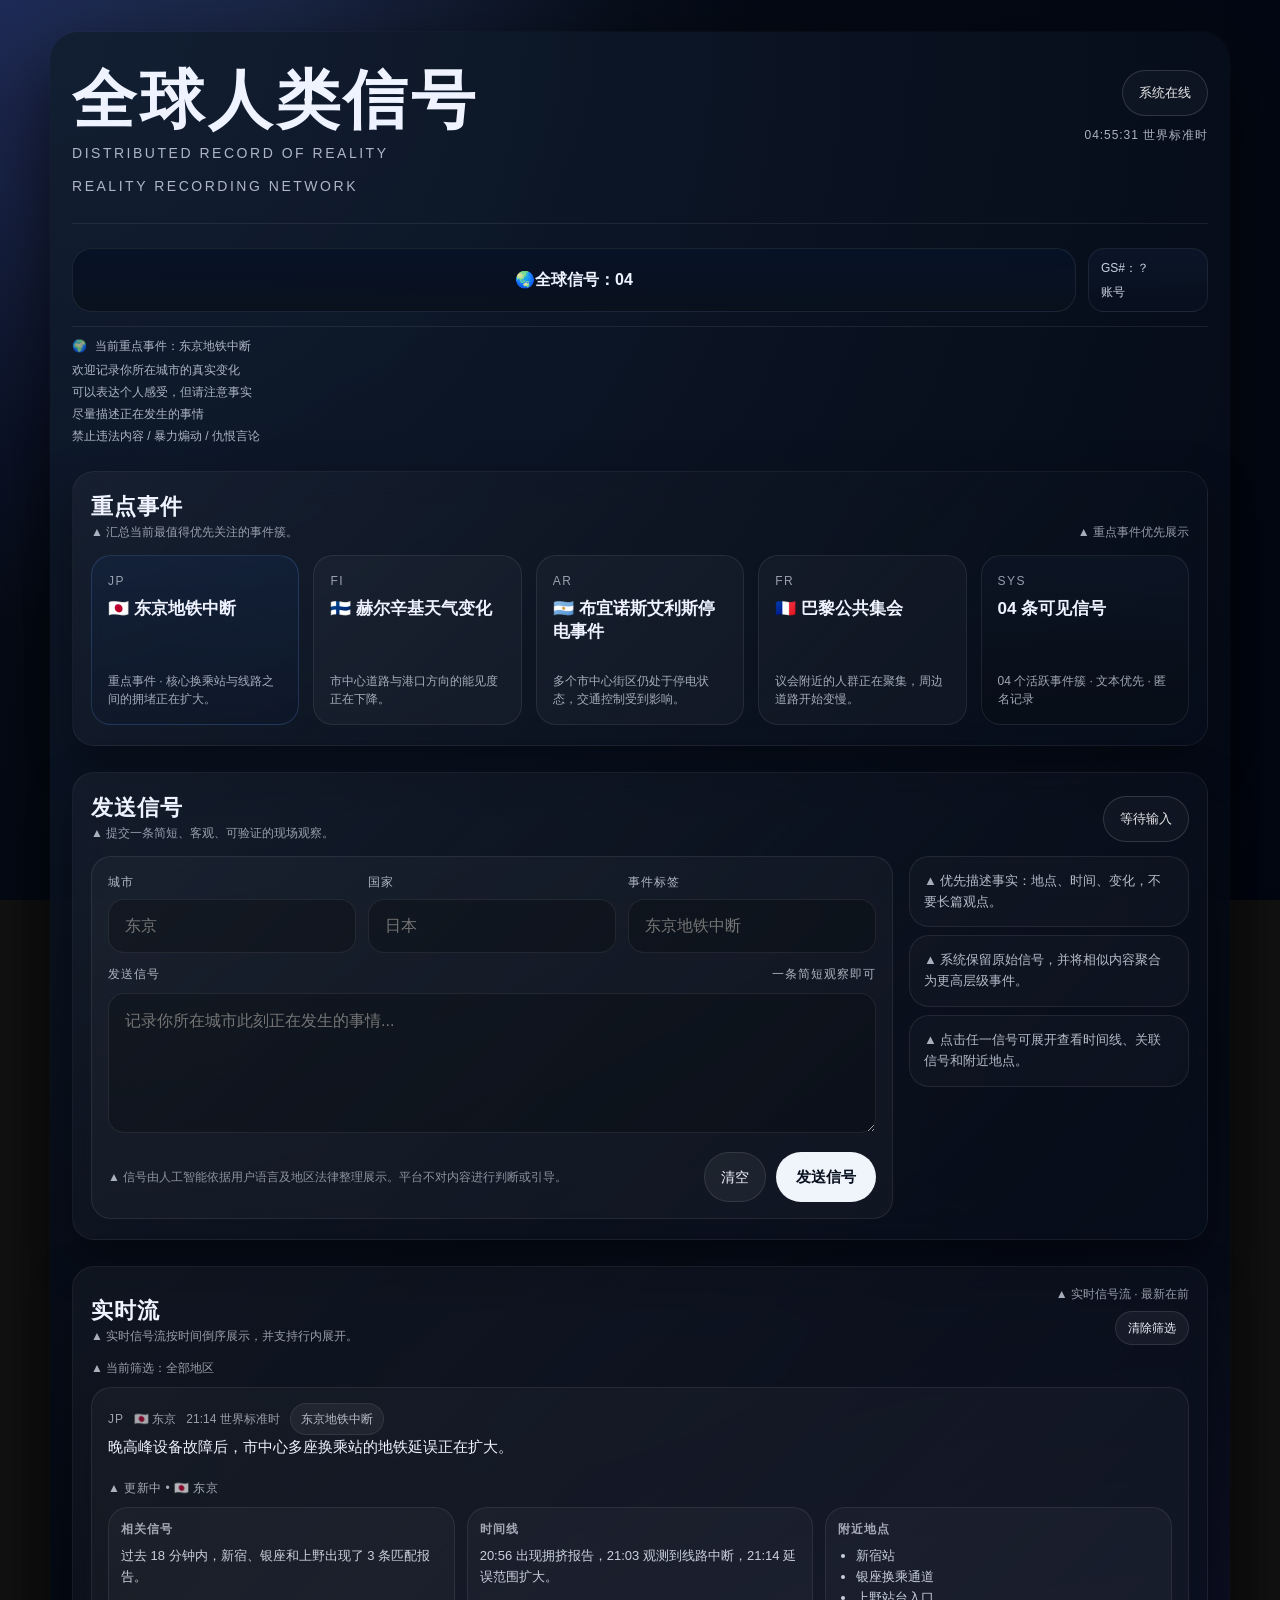
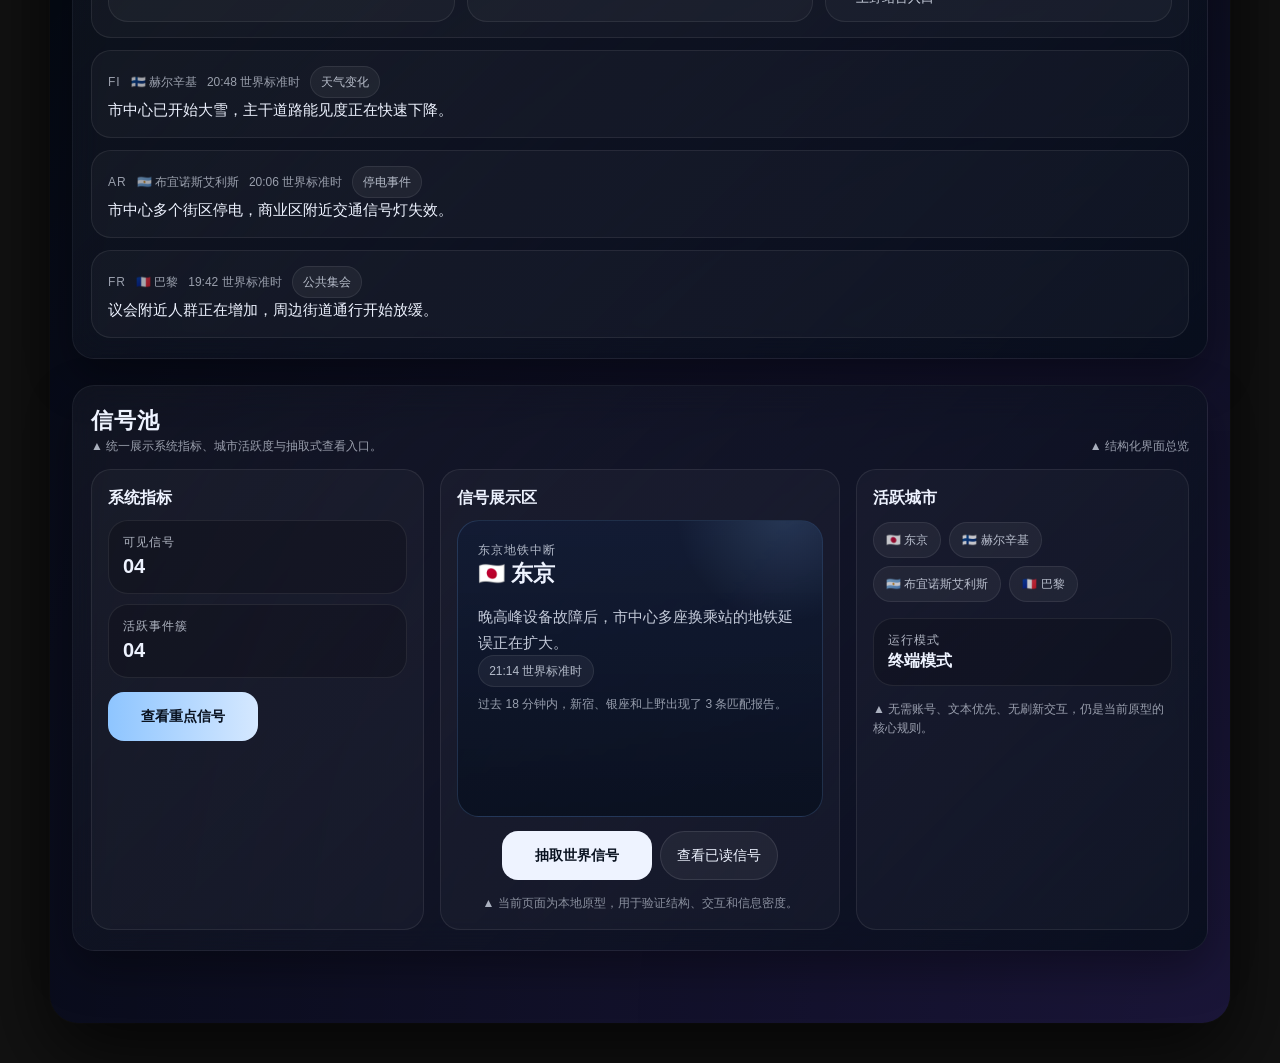
==== index.html @ 3b0f8680 "Update mobile top layout to sketch structure Made-with: Cursor" ====
<!DOCTYPE html>
<html lang="zh-CN">
<head>
  <meta charset="UTF-8" />
  <meta name="viewport" content="width=device-width, initial-scale=1.0" />
  <title>全球人类信号</title>
  <link rel="stylesheet" href="style.css" />
</head>
<body>
  <div class="container">
    <div class="topbar">
      <div class="brand">
        <h1>全球人类信号</h1>
        <p>Distributed Record of Reality</p>
        <p class="brand-line3">Reality Recording Network</p>
      </div>
      <div class="topbar-side">
        <div class="status-pill">系统在线</div>
        <div class="topbar-clock" id="clock">世界标准时同步中...</div>
      </div>
    </div>

    <div class="hero-bar">
      <div class="hero-main-pill">
        <strong id="heroSignalCount">🌏全球信号：04</strong>
      </div>
      <div class="hero-side-pill">
        <div>GS#：？</div>
        <div>账号</div>
      </div>
    </div>
    <div class="hero-divider"></div>
    <div class="hero-annotation">
      <span>🌍</span>
      <span id="headlineCluster">当前重点事件：东京地铁中断</span>
    </div>

    <div class="input-rules">
      <div>欢迎记录你所在城市的真实变化</div>
      <div>可以表达个人感受，但请注意事实</div>
      <div>尽量描述正在发生的事情</div>
      <div>禁止违法内容 / 暴力煽动 / 仇恨言论</div>
    </div>

    <section class="section">
      <div class="section-header">
        <div>
          <h2 class="section-title">重点事件</h2>
          <div class="section-note">汇总当前最值得优先关注的事件簇。</div>
        </div>
        <div class="section-note">重点事件优先展示</div>
      </div>
      <div class="featured-grid" id="featuredGrid">
        <article class="featured-card system active" data-cluster-card="东京地铁中断">
          <div>
            <div class="featured-flag">JP</div>
            <div class="featured-title">🇯🇵 东京地铁中断</div>
          </div>
          <div class="featured-meta">重点事件 · 核心换乘站与线路之间的拥堵正在扩大。</div>
        </article>
        <article class="featured-card" data-cluster-card="天气变化">
          <div>
            <div class="featured-flag">FI</div>
            <div class="featured-title">🇫🇮 赫尔辛基天气变化</div>
          </div>
          <div class="featured-meta">市中心道路与港口方向的能见度正在下降。</div>
        </article>
        <article class="featured-card" data-cluster-card="停电事件">
          <div>
            <div class="featured-flag">AR</div>
            <div class="featured-title">🇦🇷 布宜诺斯艾利斯停电事件</div>
          </div>
          <div class="featured-meta">多个市中心街区仍处于停电状态，交通控制受到影响。</div>
        </article>
        <article class="featured-card" data-cluster-card="公共集会">
          <div>
            <div class="featured-flag">FR</div>
            <div class="featured-title">🇫🇷 巴黎公共集会</div>
          </div>
          <div class="featured-meta">议会附近的人群正在聚集，周边道路开始变慢。</div>
        </article>
        <article class="featured-card stat-card">
          <div>
            <div class="featured-flag">SYS</div>
            <div class="featured-title"><span id="signalCount">04</span> 条可见信号</div>
          </div>
          <div class="featured-meta"><span id="clusterCount">04</span> 个活跃事件簇 · 文本优先 · 匿名记录</div>
        </article>
      </div>
    </section>

    <section class="section">
      <div class="section-header">
        <div>
          <h2 class="section-title">发送信号</h2>
          <div class="section-note">提交一条简短、客观、可验证的现场观察。</div>
        </div>
        <div class="composer-status" id="composerStatus">等待输入</div>
      </div>
      <div class="send-grid">
        <div class="send-box">
          <div class="send-fields-row">
            <label class="field-group">
              <span>城市</span>
              <input id="city" class="text-input" type="text" placeholder="东京" />
            </label>
            <label class="field-group">
              <span>国家</span>
              <input id="country" class="text-input" type="text" placeholder="日本" />
            </label>
            <label class="field-group">
              <span>事件标签</span>
              <input id="context" class="text-input" type="text" placeholder="东京地铁中断" />
            </label>
          </div>
          <div class="send-label">
            <span>发送信号</span>
            <span>一条简短观察即可</span>
          </div>
          <textarea id="message" placeholder="记录你所在城市此刻正在发生的事情..."></textarea>
          <div class="send-actions">
            <div class="muted">信号由人工智能依据用户语言及地区法律整理展示。平台不对内容进行判断或引导。</div>
            <div class="send-action-buttons">
              <button class="ghost-btn" id="clearBtn" type="button">清空</button>
              <button class="primary-btn" id="submitSignal" type="button">发送信号</button>
            </div>
          </div>
        </div>
        <div class="send-hints">
          <div class="hint-card">优先描述事实：地点、时间、变化，不要长篇观点。</div>
          <div class="hint-card">系统保留原始信号，并将相似内容聚合为更高层级事件。</div>
          <div class="hint-card">点击任一信号可展开查看时间线、关联信号和附近地点。</div>
        </div>
      </div>
    </section>

    <section class="section">
      <div class="section-header">
        <div>
          <h2 class="section-title">实时流</h2>
          <div class="section-note">实时信号流按时间倒序展示，并支持行内展开。</div>
        </div>
        <div class="stream-tools">
          <div class="section-note">实时信号流 · 最新在前</div>
          <button class="ghost-btn small" id="clearFilterBtn" type="button">清除筛选</button>
        </div>
      </div>
      <div class="section-note active-filter" id="activeFilter">当前筛选：全部地区</div>
      <div class="flow-list" id="flowList">
        <article class="flow-item signal open" data-cluster="东京地铁中断" data-city="东京" data-country="JP">
          <button type="button" class="signal-trigger flow-trigger" aria-expanded="true">
            <div class="flow-top">
              <span class="flow-flag filter-flag" data-filter-country="JP" tabindex="0" role="button">JP</span>
              <span class="filter-city" data-filter-city="东京" tabindex="0" role="button">🇯🇵 东京</span>
              <span>21:14 世界标准时</span>
              <span class="tag">东京地铁中断</span>
            </div>
            <div class="flow-text">晚高峰设备故障后，市中心多座换乘站的地铁延误正在扩大。</div>
          </button>
          <div class="signal-details">
            <div class="detail-updating">更新中 • 🇯🇵 东京</div>
            <div class="detail-grid">
              <div class="detail-card">
                <h3>相关信号</h3>
                <p>过去 18 分钟内，新宿、银座和上野出现了 3 条匹配报告。</p>
              </div>
              <div class="detail-card">
                <h3>时间线</h3>
                <p>20:56 出现拥挤报告，21:03 观测到线路中断，21:14 延误范围扩大。</p>
              </div>
              <div class="detail-card">
                <h3>附近地点</h3>
                <ul>
                  <li>新宿站</li>
                  <li>银座换乘通道</li>
                  <li>上野站台入口</li>
                </ul>
              </div>
            </div>
          </div>
        </article>

        <article class="flow-item signal" data-cluster="天气变化" data-city="赫尔辛基" data-country="FI">
          <button type="button" class="signal-trigger flow-trigger" aria-expanded="false">
            <div class="flow-top">
              <span class="flow-flag filter-flag" data-filter-country="FI" tabindex="0" role="button">FI</span>
              <span class="filter-city" data-filter-city="赫尔辛基" tabindex="0" role="button">🇫🇮 赫尔辛基</span>
              <span>20:48 世界标准时</span>
              <span class="tag">天气变化</span>
            </div>
            <div class="flow-text">市中心已开始大雪，主干道路能见度正在快速下降。</div>
          </button>
          <div class="signal-details">
            <div class="detail-updating">更新中 • 🇫🇮 赫尔辛基</div>
            <div class="detail-grid">
              <div class="detail-card">
                <h3>相关信号</h3>
                <p>机场走廊和有轨电车路线的观测都在说明降雪正在增强。</p>
              </div>
              <div class="detail-card">
                <h3>时间线</h3>
                <p>20:31 初雪，20:40 持续降雪，20:48 市中心能见度下降。</p>
              </div>
              <div class="detail-card">
                <h3>附近地点</h3>
                <ul>
                  <li>卡里奥</li>
                  <li>中央车站</li>
                  <li>港口方向</li>
                </ul>
              </div>
            </div>
          </div>
        </article>

        <article class="flow-item signal" data-cluster="停电事件" data-city="布宜诺斯艾利斯" data-country="AR">
          <button type="button" class="signal-trigger flow-trigger" aria-expanded="false">
            <div class="flow-top">
              <span class="flow-flag filter-flag" data-filter-country="AR" tabindex="0" role="button">AR</span>
              <span class="filter-city" data-filter-city="布宜诺斯艾利斯" tabindex="0" role="button">🇦🇷 布宜诺斯艾利斯</span>
              <span>20:06 世界标准时</span>
              <span class="tag">停电事件</span>
            </div>
            <div class="flow-text">市中心多个街区停电，商业区附近交通信号灯失效。</div>
          </button>
          <div class="signal-details">
            <div class="detail-updating">更新中 • 🇦🇷 布宜诺斯艾利斯</div>
            <div class="detail-grid">
              <div class="detail-card">
                <h3>相关信号</h3>
                <p>相邻街区的两条报告都指向更大范围的电网中断。</p>
              </div>
              <div class="detail-card">
                <h3>时间线</h3>
                <p>19:54 首次停电，20:01 商铺开始关闭，20:06 路口失去信号控制。</p>
              </div>
              <div class="detail-card">
                <h3>附近地点</h3>
                <ul>
                  <li>微中心区</li>
                  <li>科连特斯大道</li>
                  <li>雷蒂罗周边</li>
                </ul>
              </div>
            </div>
          </div>
        </article>

        <article class="flow-item signal" data-cluster="公共集会" data-city="巴黎" data-country="FR">
          <button type="button" class="signal-trigger flow-trigger" aria-expanded="false">
            <div class="flow-top">
              <span class="flow-flag filter-flag" data-filter-country="FR" tabindex="0" role="button">FR</span>
              <span class="filter-city" data-filter-city="巴黎" tabindex="0" role="button">🇫🇷 巴黎</span>
              <span>19:42 世界标准时</span>
              <span class="tag">公共集会</span>
            </div>
            <div class="flow-text">议会附近人群正在增加，周边街道通行开始放缓。</div>
          </button>
          <div class="signal-details">
            <div class="detail-updating">更新中 • 🇫🇷 巴黎</div>
            <div class="detail-grid">
              <div class="detail-card">
                <h3>相关信号</h3>
                <p>三条观测都指向人群正从附近大道向集会区域移动。</p>
              </div>
              <div class="detail-card">
                <h3>时间线</h3>
                <p>19:18 看到标语，19:30 人群密度上升，19:42 街道通行开始变慢。</p>
              </div>
              <div class="detail-card">
                <h3>附近地点</h3>
                <ul>
                  <li>议会周边区域</li>
                  <li>左岸通行路口</li>
                  <li>交通检查点</li>
                </ul>
              </div>
            </div>
          </div>
        </article>
      </div>
    </section>

    <section class="section">
      <div class="section-header">
        <div>
          <h2 class="section-title">信号池</h2>
          <div class="section-note">统一展示系统指标、城市活跃度与抽取式查看入口。</div>
        </div>
        <div class="section-note">结构化界面总览</div>
      </div>

      <div class="pool-layout">
        <div class="pool-side">
          <h4>系统指标</h4>
          <div class="pool-metrics">
            <div class="metric">
              <div class="metric-label">可见信号</div>
              <div class="metric-value" id="panelSignalCount">04</div>
            </div>
            <div class="metric">
              <div class="metric-label">活跃事件簇</div>
              <div class="metric-value" id="panelClusterCount">04</div>
            </div>
          </div>
          <button class="draw-btn ai" id="drawAiBtn" type="button">查看重点信号</button>
        </div>

        <div class="pool-center">
          <h4>信号展示区</h4>
          <div class="signal-display">
            <div class="signal-card" id="signalCard">
              <div>
                <div class="signal-status">重点事件</div>
                <div class="signal-title">🇯🇵 东京地铁中断</div>
                <div class="signal-body">简短现场报告会即时进入信号流，并保留为可追溯证据，后续可归并为更高层级事件。</div>
              </div>
              <div class="signal-bottom">
                <span class="tag">🇯🇵 东京 · 日本</span>
                <span class="signal-mini">当前本地原型已启用行内展开与事件聚合能力。</span>
              </div>
            </div>
            <div class="pool-actions">
              <button class="draw-btn" id="drawWorldBtn" type="button">抽取世界信号</button>
              <button class="ghost-btn" id="openReadBtn" type="button">查看已读信号</button>
            </div>
          </div>
          <div class="footer-note">当前页面为本地原型，用于验证结构、交互和信息密度。</div>
        </div>

        <div class="pool-side">
          <h4>活跃城市</h4>
          <div class="city-list large" id="cityList">
            <span>🇯🇵 东京</span>
            <span>🇫🇮 赫尔辛基</span>
            <span>🇦🇷 布宜诺斯艾利斯</span>
            <span>🇫🇷 巴黎</span>
          </div>
          <div class="pool-metrics compact">
            <div class="metric">
              <div class="metric-label">运行模式</div>
              <div class="metric-value small">终端模式</div>
            </div>
          </div>
          <div class="triangle-note">无需账号、文本优先、无刷新交互，仍是当前原型的核心规则。</div>
        </div>
      </div>
    </section>
  </div>

  <div class="modal-mask" id="modalMask">
    <div class="modal">
      <div class="modal-top">
        <div>
          <h3 class="modal-title" id="modalTitle">信号详情</h3>
          <div class="muted" id="modalMeta">事件簇详情</div>
        </div>
        <button class="close-btn" id="closeModalBtn" type="button">关闭</button>
      </div>

      <div class="modal-block">
        <h5>原始信号</h5>
        <p id="modalOriginal"></p>
      </div>

      <div class="modal-block">
        <h5>系统摘要</h5>
        <p id="modalAi"></p>
      </div>

      <div class="modal-block">
        <h5>补充说明</h5>
        <p id="modalMore"></p>
      </div>
    </div>
  </div>

  <script src="script.js"></script>
</body>
</html>
---- style.css ----
* { box-sizing: border-box; }

:root {
  color-scheme: dark;
  --bg: radial-gradient(circle at 0% 0%, #1b2550 0, #050b16 40%, #020612 100%);
  --text: #eef3ff;
  --muted: rgba(235, 242, 255, 0.72);
  --muted-soft: rgba(235, 242, 255, 0.56);
  --line: rgba(255,255,255,0.08);
  --line-strong: rgba(120,180,255,0.35);
  --panel: rgba(255,255,255,0.03);
  --panel-strong: rgba(0,0,0,0.22);
  --blue: #8ec5ff;
  --white-pill: #f0f4fb;
}

body {
  margin: 0;
  min-height: 100vh;
  background: var(--bg);
  background-attachment: fixed;
  color: var(--text);
  font-family: -apple-system, BlinkMacSystemFont, "Segoe UI", "PingFang SC", "Microsoft YaHei", sans-serif;
  line-height: 1.5;
}

a { color: inherit; text-decoration: none; }
button, input, textarea { font: inherit; }

.container {
  width: min(1180px, 94vw);
  margin: 32px auto 40px;
  padding: 20px 22px 72px;
  border-radius: 28px;
  background: radial-gradient(circle at top left, rgba(120, 180, 255, 0.12), transparent 55%)
              border-box,
              radial-gradient(circle at bottom right, rgba(147, 92, 255, 0.16), transparent 55%)
              border-box,
              rgba(4, 9, 20, 0.94);
  box-shadow:
    0 30px 80px rgba(0, 0, 0, 0.72),
    0 0 0 1px rgba(255, 255, 255, 0.02);
}

.container::before {
  content: "";
  position: fixed;
  inset: 0;
  pointer-events: none;
  background: radial-gradient(circle at 20% 0%, rgba(142, 197, 255, 0.08), transparent 38%);
  z-index: -1;
}

.topbar {
  display: flex;
  justify-content: space-between;
  align-items: flex-start;
  gap: 16px;
  padding: 18px 0 26px;
  border-bottom: 1px solid var(--line);
  margin-bottom: 24px;
}

.brand h1 {
  margin: 0;
  font-size: clamp(36px, 5.5vw, 64px);
  line-height: 0.95;
  letter-spacing: 0.06em;
  text-transform: uppercase;
}

.brand p {
  margin: 12px 0 0;
  color: var(--muted);
  font-size: 14px;
  letter-spacing: 0.18em;
  text-transform: uppercase;
}

.brand-line3 {
  margin: 6px 0 0;
  color: rgba(235, 242, 255, 0.78);
  font-size: 12px;
  letter-spacing: 0.1em;
  text-transform: none;
}

.topbar-side {
  display: grid;
  gap: 10px;
  justify-items: end;
}

.status-pill,
.composer-status {
  border: 1px solid rgba(255,255,255,0.14);
  border-radius: 999px;
  padding: 12px 16px;
  font-size: 13px;
  white-space: nowrap;
  color: rgba(255,255,255,0.9);
  background: rgba(255,255,255,0.03);
}

.composer-status.is-live {
  border-color: rgba(120,180,255,0.3);
  background: rgba(120,180,255,0.12);
  color: #dcecff;
}

.topbar-clock {
  color: var(--muted);
  font-size: 12px;
  letter-spacing: 0.12em;
  text-transform: uppercase;
}

.hero-bar {
  display: flex;
  align-items: stretch;
  justify-content: space-between;
  gap: 12px;
  margin: 10px 0 26px;
  padding: 0;
  background: transparent;
}

.hero-main-pill {
  flex: 1 1 auto;
  min-height: 56px;
  border-radius: 20px;
  border: 1px solid var(--line);
  background: linear-gradient(180deg, rgba(7,18,39,0.95), rgba(9,17,28,0.9));
  display: flex;
  align-items: center;
  justify-content: center;
  padding: 0 16px;
  text-align: center;
}

.hero-side-pill {
  flex: 0 0 120px;
  border-radius: 16px;
  border: 1px solid var(--line);
  background: linear-gradient(180deg, rgba(12,22,41,0.9), rgba(8,16,30,0.95));
  padding: 10px 12px;
  display: grid;
  align-content: center;
  gap: 6px;
  font-size: 12px;
  color: rgba(235,242,255,0.86);
}

.hero-main-pill strong {
  font-size: 16px;
}

.hero-divider {
  height: 1px;
  background: var(--line);
  margin: -12px 0 10px;
}

.hero-annotation {
  display: flex;
  align-items: center;
  gap: 8px;
  color: rgba(235,242,255,0.72);
  font-size: 12px;
  margin-bottom: 14px;
}

.input-rules {
  margin: -8px 0 20px;
  display: grid;
  gap: 4px;
  color: rgba(235,242,255,0.72);
  font-size: 12px;
}

.section {
  margin-top: 26px;
  padding: 18px 18px 20px;
  border-radius: 22px;
  border: 1px solid rgba(255,255,255,0.06);
  background:
    linear-gradient(135deg, rgba(255, 255, 255, 0.04), rgba(7, 14, 27, 0.85));
  box-shadow:
    0 18px 45px rgba(0,0,0,0.35);
  backdrop-filter: blur(16px);
}

.section-header {
  display: flex;
  justify-content: space-between;
  align-items: flex-end;
  gap: 12px;
  margin-bottom: 14px;
}

.section-title {
  margin: 0;
  font-size: 22px;
  letter-spacing: 0.04em;
}

.section-note {
  color: rgba(235,242,255,0.62);
  font-size: 12px;
  line-height: 1.5;
}

.section-note::before,
.muted::before,
.hint-card::before,
.footer-note::before,
.triangle-note::before,
.active-filter::before,
.detail-updating::before {
  content: "▲ ";
  color: rgba(235,242,255,0.7);
}

.stream-tools {
  display: grid;
  justify-items: end;
  gap: 8px;
}

.active-filter {
  margin-bottom: 10px;
}

.featured-grid {
  display: grid;
  grid-template-columns: repeat(5, 1fr);
  gap: 14px;
}

.featured-card {
  min-height: 170px;
  padding: 16px;
  border-radius: 20px;
  background: rgba(255,255,255,0.03);
  border: 1px solid rgba(255,255,255,0.08);
  display: flex;
  flex-direction: column;
  justify-content: space-between;
  transition: transform 0.18s ease, border-color 0.18s ease, background 0.18s ease, box-shadow 0.18s ease;
}

.featured-card:hover {
  transform: translateY(-3px);
  border-color: rgba(120,180,255,0.35);
  box-shadow: 0 12px 24px rgba(0,0,0,0.2);
}

.featured-card.system,
.featured-card.active {
  background: linear-gradient(180deg, rgba(20,41,78,0.38), rgba(14,24,42,0.5));
  border-color: rgba(100,160,255,0.2);
}

.featured-card.stat-card {
  background: linear-gradient(180deg, rgba(15,24,40,0.66), rgba(8,14,23,0.9));
}

.featured-flag {
  font-size: 12px;
  margin-bottom: 8px;
  letter-spacing: 0.12em;
  text-transform: uppercase;
  color: rgba(235,242,255,0.62);
}

.featured-title {
  font-size: 17px;
  line-height: 1.35;
  font-weight: 700;
}

.featured-meta {
  margin-top: 12px;
  font-size: 12px;
  color: rgba(235,242,255,0.68);
  line-height: 1.5;
}

.send-grid {
  display: grid;
  grid-template-columns: 1fr 280px;
  gap: 16px;
  align-items: stretch;
}

.send-box,
.hint-card,
.flow-item,
.pool-side,
.pool-center,
.metric,
.modal-block,
.detail-card {
  border-radius: 20px;
  background: rgba(255,255,255,0.03);
  border: 1px solid rgba(255,255,255,0.08);
}

.send-box,
.pool-side,
.pool-center {
  padding: 16px;
}

.send-fields-row {
  display: grid;
  grid-template-columns: repeat(3, minmax(0, 1fr));
  gap: 12px;
  margin-bottom: 12px;
}

.field-group {
  display: grid;
  gap: 8px;
}

.field-group span,
.send-label,
.metric-label,
.signal-status,
.modal-block h5,
.topbar-clock {
  color: rgba(235,242,255,0.72);
  font-size: 12px;
  letter-spacing: 0.08em;
  text-transform: uppercase;
}

.text-input,
textarea {
  width: 100%;
  border: 1px solid rgba(255,255,255,0.08);
  outline: none;
  border-radius: 16px;
  padding: 14px 16px;
  background: rgba(0,0,0,0.22);
  color: var(--text);
}

.text-input:focus,
textarea:focus {
  border-color: rgba(120,180,255,0.35);
  box-shadow: 0 0 0 3px rgba(120,180,255,0.12);
}

textarea {
  min-height: 140px;
  resize: vertical;
  font-size: 16px;
  line-height: 1.6;
}

.send-label {
  display: flex;
  justify-content: space-between;
  gap: 12px;
  margin-bottom: 10px;
}

.send-hints {
  display: grid;
  gap: 8px;
  align-content: start;
}

.hint-card {
  padding: 14px;
  color: rgba(235,242,255,0.76);
  font-size: 13px;
  line-height: 1.6;
  background: rgba(255,255,255,0.025);
}

.send-actions {
  display: flex;
  align-items: center;
  justify-content: space-between;
  gap: 12px;
  margin-top: 12px;
}

.send-action-buttons {
  display: flex;
  gap: 10px;
  flex-wrap: wrap;
}

.muted {
  color: var(--muted-soft);
  font-size: 12px;
  line-height: 1.5;
}

button {
  border: none;
  outline: none;
  cursor: pointer;
  transition: transform 0.16s ease, opacity 0.16s ease, box-shadow 0.16s ease;
}

button:hover {
  transform: translateY(-1px);
  box-shadow: 0 8px 16px rgba(0,0,0,0.2);
}

.primary-btn {
  padding: 14px 20px;
  border-radius: 999px;
  background: var(--white-pill);
  color: #08111f;
  font-weight: 700;
  font-size: 15px;
}

.ghost-btn {
  padding: 12px 16px;
  border-radius: 999px;
  background: rgba(255,255,255,0.05);
  color: #eef3ff;
  border: 1px solid rgba(255,255,255,0.1);
  font-size: 14px;
}

.ghost-btn.small {
  padding: 7px 12px;
  font-size: 12px;
}

.flow-list {
  display: grid;
  gap: 12px;
}

.flow-item {
  padding: 15px 16px;
  display: grid;
  gap: 8px;
  transition: border-color 0.2s ease, background 0.2s ease;
}

.flow-item:hover {
  border-color: rgba(120,180,255,0.25);
  background: rgba(255,255,255,0.045);
}

.flow-trigger {
  border: 0;
  background: transparent;
  color: inherit;
  padding: 0;
  text-align: left;
}

.flow-top {
  display: flex;
  flex-wrap: wrap;
  gap: 10px;
  align-items: center;
  font-size: 12px;
  color: rgba(235,242,255,0.62);
}

.filter-flag,
.filter-city {
  cursor: pointer;
}

.filter-flag:hover,
.filter-city:hover {
  color: #dcecff;
  text-decoration: underline;
}

.flow-flag {
  font-size: 12px;
  letter-spacing: 0.08em;
  text-transform: uppercase;
}

.flow-text {
  font-size: 15px;
  line-height: 1.6;
  color: #eef3ff;
}

.flow-tags,
.signal-bottom,
.pool-actions,
.city-list {
  display: flex;
  flex-wrap: wrap;
  gap: 8px;
}

.tag {
  padding: 6px 10px;
  border-radius: 999px;
  background: rgba(255,255,255,0.05);
  border: 1px solid rgba(255,255,255,0.08);
  font-size: 12px;
  color: rgba(235,242,255,0.74);
}

.signal-details {
  display: none;
  margin-top: 12px;
}

.detail-updating {
  margin-bottom: 10px;
  font-size: 12px;
  color: rgba(235,242,255,0.68);
  letter-spacing: 0.04em;
  text-transform: uppercase;
}

.signal.open .signal-details {
  display: block;
}

.detail-grid {
  display: grid;
  grid-template-columns: repeat(3, minmax(0, 1fr));
  gap: 12px;
}

.detail-card {
  padding: 12px;
}

.detail-card h3 {
  margin: 0 0 8px;
  font-size: 12px;
  letter-spacing: 0.08em;
  text-transform: uppercase;
  color: rgba(235,242,255,0.66);
}

.detail-card p,
.detail-card ul {
  margin: 0;
  font-size: 13px;
  line-height: 1.6;
  color: rgba(235,242,255,0.84);
}

.detail-card ul { padding-left: 18px; }

.pool-layout {
  display: grid;
  grid-template-columns: 1fr 1.2fr 1fr;
  gap: 16px;
  align-items: stretch;
}

.pool-side h4, .pool-center h4 {
  margin: 0 0 10px;
  font-size: 16px;
}

.pool-metrics {
  display: grid;
  gap: 10px;
  margin-bottom: 14px;
}

.pool-metrics.compact {
  margin-top: 16px;
}

.metric {
  padding: 12px 14px;
  background: rgba(0,0,0,0.18);
}

.metric-value {
  font-size: 20px;
  font-weight: 700;
}

.metric-value.small {
  font-size: 16px;
}

.triangle-note {
  font-size: 12px;
  color: rgba(235,242,255,0.62);
  line-height: 1.6;
  margin-top: 10px;
}

.signal-display {
  min-height: 360px;
  display: flex;
  flex-direction: column;
  justify-content: space-between;
  gap: 14px;
}

.signal-card {
  flex: 1;
  border-radius: 22px;
  background: linear-gradient(180deg, rgba(16,29,57,0.62), rgba(9,16,31,0.82));
  border: 1px solid rgba(120,180,255,0.18);
  padding: 20px;
  position: relative;
  overflow: hidden;
}

.signal-card::after {
  content: "";
  position: absolute;
  right: -20%;
  top: -40%;
  width: 220px;
  height: 220px;
  background: radial-gradient(circle, rgba(142, 197, 255, 0.16), transparent 70%);
  pointer-events: none;
}

.signal-card.empty {
  display: flex;
  align-items: center;
  justify-content: center;
  color: rgba(235,242,255,0.4);
  border-style: dashed;
}

.signal-title {
  font-size: 22px;
  line-height: 1.35;
  font-weight: 700;
  margin-bottom: 16px;
}

.signal-body {
  color: rgba(235,242,255,0.82);
  line-height: 1.7;
  font-size: 15px;
}

.signal-mini {
  font-size: 12px;
  color: rgba(235,242,255,0.62);
}

.pool-actions {
  justify-content: center;
}

.draw-btn {
  min-width: 150px;
  padding: 14px 18px;
  border-radius: 16px;
  font-weight: 700;
  font-size: 14px;
  background: #eef3ff;
  color: #08111f;
}

.draw-btn.ai {
  background: linear-gradient(90deg, #8ec5ff, #d5e8ff);
}

.city-list {
  margin-top: 12px;
}

.city-list.large span {
  padding: 8px 12px;
}

.city-list span {
  border-radius: 999px;
  background: rgba(255,255,255,0.05);
  border: 1px solid rgba(255,255,255,0.08);
  font-size: 12px;
  color: rgba(235,242,255,0.74);
  padding: 6px 10px;
}

.footer-note {
  margin-top: 14px;
  text-align: center;
  font-size: 12px;
  color: rgba(235,242,255,0.55);
  line-height: 1.6;
}

.modal-mask {
  position: fixed;
  inset: 0;
  background: rgba(2,8,18,0.72);
  display: none;
  align-items: center;
  justify-content: center;
  padding: 20px;
  z-index: 50;
}

.modal-mask.show {
  display: flex;
}

.modal {
  width: min(760px, 100%);
  max-height: 88vh;
  overflow: auto;
  border-radius: 24px;
  background: #07111f;
  border: 1px solid rgba(255,255,255,0.1);
  padding: 22px;
}

.modal-top {
  display: flex;
  justify-content: space-between;
  align-items: start;
  gap: 16px;
  margin-bottom: 16px;
}

.modal-title {
  margin: 0;
  font-size: 24px;
}

.close-btn {
  padding: 10px 14px;
  border-radius: 999px;
  background: rgba(255,255,255,0.08);
  color: #fff;
  border: 1px solid rgba(255,255,255,0.12);
}

.modal-block h5 {
  margin: 0 0 10px;
  color: rgba(235,242,255,0.62);
}

.modal-block p {
  margin: 0;
  line-height: 1.75;
  color: rgba(235,242,255,0.86);
}

@media (max-width: 1100px) {
  .featured-grid { grid-template-columns: repeat(2, 1fr); }
  .pool-layout { grid-template-columns: 1fr; }
  .send-grid { grid-template-columns: 1fr; }
  .detail-grid { grid-template-columns: 1fr; }
}

@media (max-width: 700px) {
  .container {
    margin: 10px auto 24px;
    padding: 14px 12px 24px;
    border-radius: 18px;
    display: flex;
    flex-direction: column;
    gap: 12px;
  }

  .section:nth-of-type(1) { order: 2; }
  .section:nth-of-type(2) { order: 1; }
  .section:nth-of-type(3) { order: 3; }
  .section:nth-of-type(4) { order: 4; }

  .featured-grid,
  .send-fields-row { grid-template-columns: 1fr; }

  .topbar {
    flex-direction: column;
    align-items: stretch;
    margin-bottom: 10px;
    padding-bottom: 14px;
  }

  .topbar-side {
    justify-items: start;
  }

  .brand h1 {
    font-size: 38px;
    letter-spacing: 0.03em;
  }

  .brand p {
    font-size: 12px;
    letter-spacing: 0.08em;
  }

  .hero-bar {
    margin: 0;
    gap: 10px;
  }

  .hero-main-pill {
    min-height: 52px;
    border-radius: 14px;
    padding: 0 12px;
  }

  .hero-main-pill strong {
    font-size: 18px;
  }

  .hero-side-pill {
    flex: 0 0 96px;
    border-radius: 12px;
    padding: 8px 9px;
    font-size: 11px;
  }

  .hero-divider {
    margin: 10px 0 8px;
  }

  .hero-annotation {
    margin-bottom: 10px;
    font-size: 11px;
  }

  .input-rules {
    margin: 0;
    padding: 10px 12px;
    border-radius: 14px;
    border: 1px solid rgba(255,255,255,0.08);
    background: rgba(255,255,255,0.03);
    gap: 6px;
    font-size: 11px;
  }

  .section {
    margin-top: 0;
    padding: 12px;
    border-radius: 16px;
  }

  .section-header {
    align-items: flex-start;
    margin-bottom: 10px;
  }

  .signal-title {
    font-size: 20px;
  }

  textarea {
    min-height: 120px;
    font-size: 15px;
  }

  .text-input {
    padding: 12px 14px;
  }

  .send-action-buttons {
    width: 100%;
  }

  .pool-actions,
  .send-actions {
    flex-direction: column;
    align-items: stretch;
  }

  .draw-btn,
  .primary-btn,
  .ghost-btn {
    width: 100%;
    min-height: 44px;
  }
}
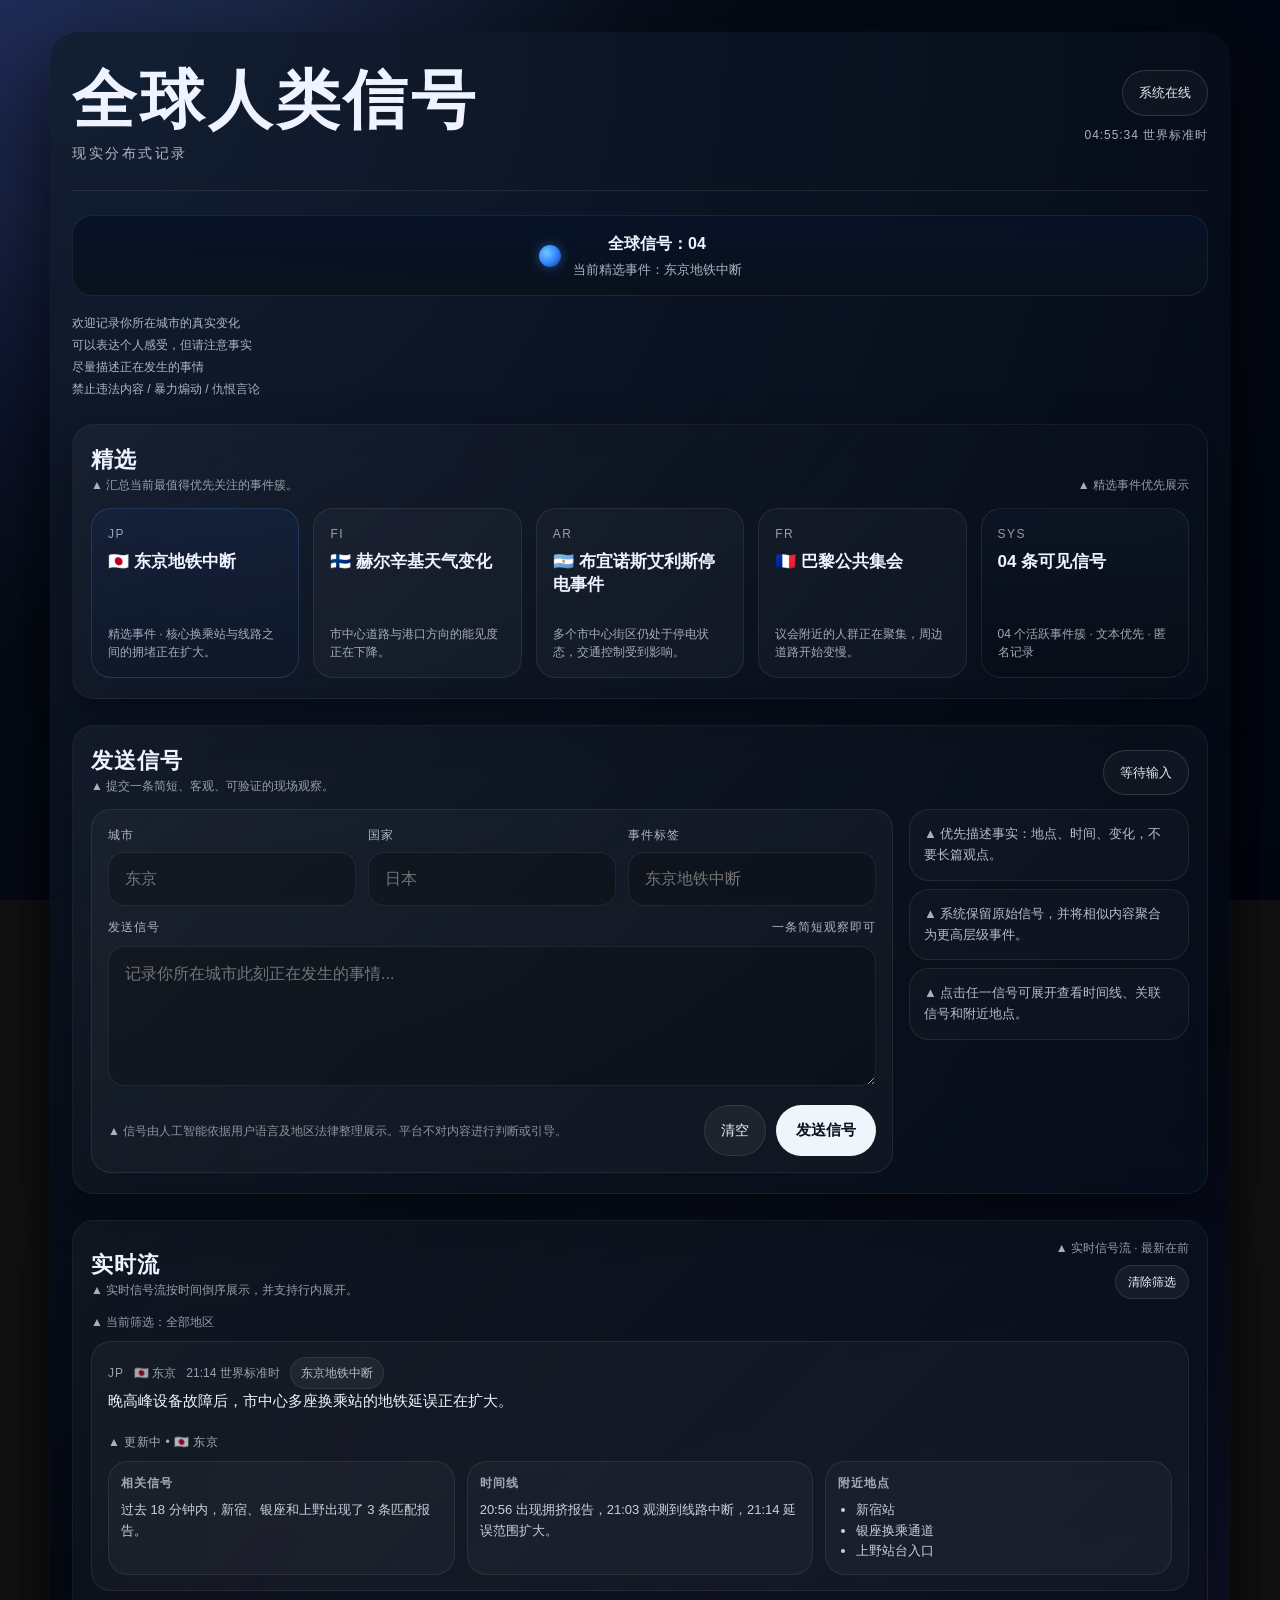
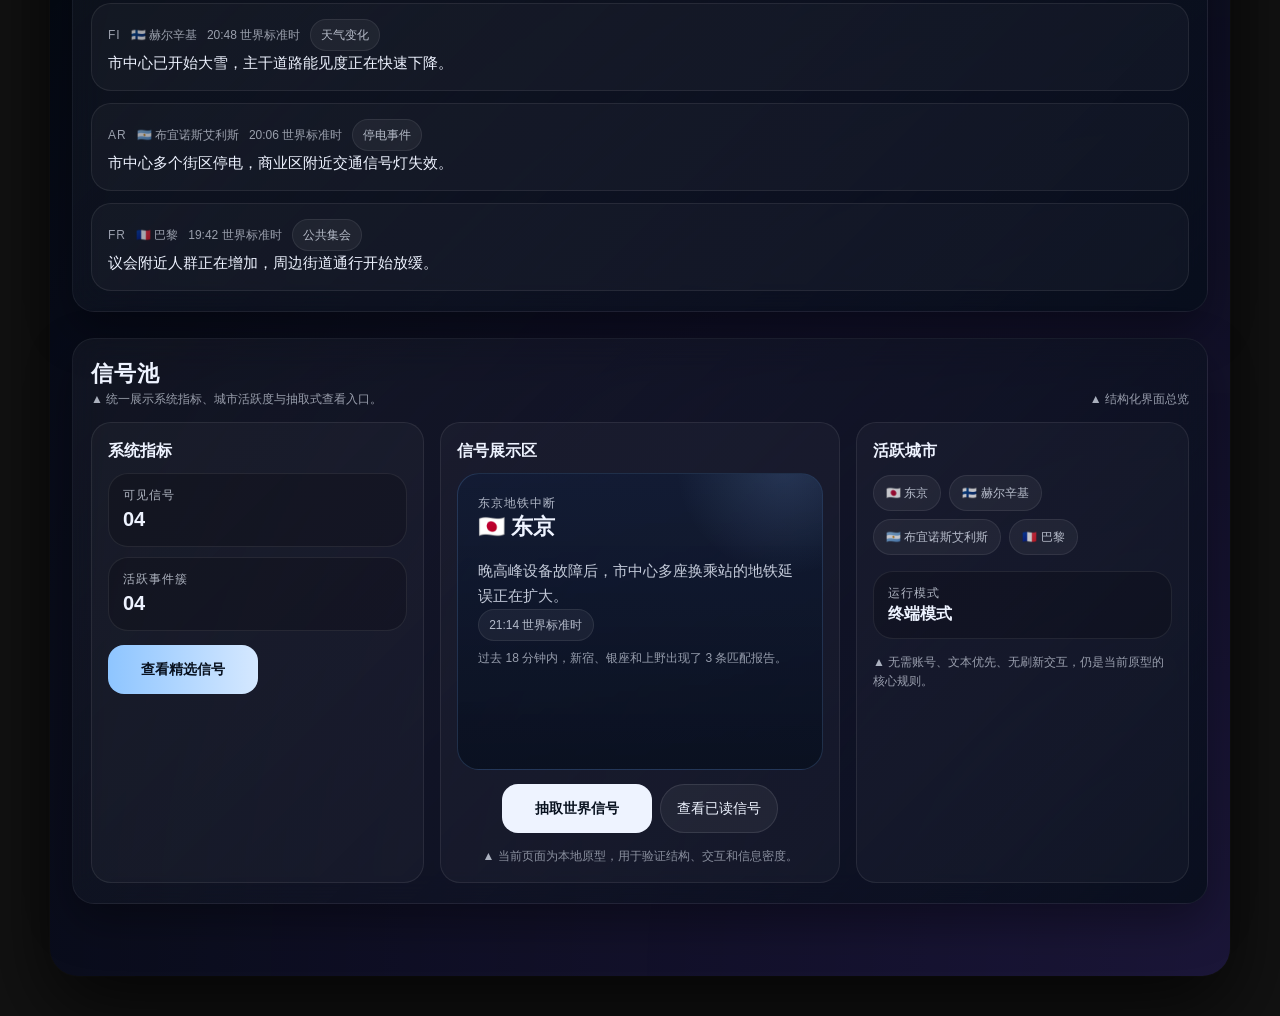
==== commit 52993eb7: "Unify desktop/mobile structure and polish content consistency Made-with: Cursor" ====
--- a/index.html
+++ b/index.html
@@ -11,8 +11,7 @@
     <div class="topbar">
       <div class="brand">
         <h1>全球人类信号</h1>
-        <p>Distributed Record of Reality</p>
-        <p class="brand-line3">Reality Recording Network</p>
+        <p>现实分布式记录</p>
       </div>
       <div class="topbar-side">
         <div class="status-pill">系统在线</div>
@@ -21,18 +20,11 @@
     </div>
 
     <div class="hero-bar">
-      <div class="hero-main-pill">
-        <strong id="heroSignalCount">🌏全球信号：04</strong>
-      </div>
-      <div class="hero-side-pill">
-        <div>GS#：？</div>
-        <div>账号</div>
-      </div>
-    </div>
-    <div class="hero-divider"></div>
-    <div class="hero-annotation">
-      <span>🌍</span>
-      <span id="headlineCluster">当前重点事件：东京地铁中断</span>
+      <div class="hero-globe"></div>
+      <div class="hero-bar-text">
+        <strong id="heroSignalCount">全球信号：04</strong>
+        <span id="headlineCluster">当前精选事件：东京地铁中断</span>
+      </div>
     </div>
 
     <div class="input-rules">
@@ -45,10 +37,10 @@
     <section class="section">
       <div class="section-header">
         <div>
-          <h2 class="section-title">重点事件</h2>
+          <h2 class="section-title">精选</h2>
           <div class="section-note">汇总当前最值得优先关注的事件簇。</div>
         </div>
-        <div class="section-note">重点事件优先展示</div>
+        <div class="section-note">精选事件优先展示</div>
       </div>
       <div class="featured-grid" id="featuredGrid">
         <article class="featured-card system active" data-cluster-card="东京地铁中断">
@@ -56,7 +48,7 @@
             <div class="featured-flag">JP</div>
             <div class="featured-title">🇯🇵 东京地铁中断</div>
           </div>
-          <div class="featured-meta">重点事件 · 核心换乘站与线路之间的拥堵正在扩大。</div>
+          <div class="featured-meta">精选事件 · 核心换乘站与线路之间的拥堵正在扩大。</div>
         </article>
         <article class="featured-card" data-cluster-card="天气变化">
           <div>
@@ -303,7 +295,7 @@
               <div class="metric-value" id="panelClusterCount">04</div>
             </div>
           </div>
-          <button class="draw-btn ai" id="drawAiBtn" type="button">查看重点信号</button>
+          <button class="draw-btn ai" id="drawAiBtn" type="button">查看精选信号</button>
         </div>
 
         <div class="pool-center">
@@ -311,7 +303,7 @@
           <div class="signal-display">
             <div class="signal-card" id="signalCard">
               <div>
-                <div class="signal-status">重点事件</div>
+                <div class="signal-status">精选事件</div>
                 <div class="signal-title">🇯🇵 东京地铁中断</div>
                 <div class="signal-body">简短现场报告会即时进入信号流，并保留为可追溯证据，后续可归并为更高层级事件。</div>
               </div>
--- a/style.css
+++ b/style.css
@@ -77,14 +77,6 @@
   text-transform: uppercase;
 }
 
-.brand-line3 {
-  margin: 6px 0 0;
-  color: rgba(235, 242, 255, 0.78);
-  font-size: 12px;
-  letter-spacing: 0.1em;
-  text-transform: none;
-}
-
 .topbar-side {
   display: grid;
   gap: 10px;
@@ -117,57 +109,39 @@
 
 .hero-bar {
   display: flex;
-  align-items: stretch;
-  justify-content: space-between;
+  align-items: center;
+  justify-content: center;
   gap: 12px;
   margin: 10px 0 26px;
-  padding: 0;
-  background: transparent;
-}
-
-.hero-main-pill {
-  flex: 1 1 auto;
-  min-height: 56px;
+  padding: 16px 18px;
   border-radius: 20px;
   border: 1px solid var(--line);
   background: linear-gradient(180deg, rgba(7,18,39,0.95), rgba(9,17,28,0.9));
-  display: flex;
-  align-items: center;
-  justify-content: center;
-  padding: 0 16px;
   text-align: center;
-}
-
-.hero-side-pill {
-  flex: 0 0 120px;
-  border-radius: 16px;
-  border: 1px solid var(--line);
-  background: linear-gradient(180deg, rgba(12,22,41,0.9), rgba(8,16,30,0.95));
-  padding: 10px 12px;
-  display: grid;
-  align-content: center;
-  gap: 6px;
-  font-size: 12px;
-  color: rgba(235,242,255,0.86);
-}
-
-.hero-main-pill strong {
+  font-size: 15px;
+}
+
+.hero-globe {
+  width: 22px;
+  height: 22px;
+  border-radius: 50%;
+  background: radial-gradient(circle at 35% 35%, #6ec8ff, #2f80ff 55%, #112a54 100%);
+  box-shadow: 0 0 12px rgba(72,151,255,0.45);
+  flex: 0 0 auto;
+}
+
+.hero-bar-text {
+  display: grid;
+  gap: 4px;
+}
+
+.hero-bar-text strong {
   font-size: 16px;
 }
 
-.hero-divider {
-  height: 1px;
-  background: var(--line);
-  margin: -12px 0 10px;
-}
-
-.hero-annotation {
-  display: flex;
-  align-items: center;
-  gap: 8px;
-  color: rgba(235,242,255,0.72);
-  font-size: 12px;
-  margin-bottom: 14px;
+.hero-bar-text span {
+  color: var(--muted);
+  font-size: 13px;
 }
 
 .input-rules {
@@ -771,11 +745,6 @@
     gap: 12px;
   }
 
-  .section:nth-of-type(1) { order: 2; }
-  .section:nth-of-type(2) { order: 1; }
-  .section:nth-of-type(3) { order: 3; }
-  .section:nth-of-type(4) { order: 4; }
-
   .featured-grid,
   .send-fields-row { grid-template-columns: 1fr; }
 
@@ -802,33 +771,12 @@
 
   .hero-bar {
     margin: 0;
-    gap: 10px;
-  }
-
-  .hero-main-pill {
-    min-height: 52px;
     border-radius: 14px;
-    padding: 0 12px;
-  }
-
-  .hero-main-pill strong {
-    font-size: 18px;
-  }
-
-  .hero-side-pill {
-    flex: 0 0 96px;
-    border-radius: 12px;
-    padding: 8px 9px;
-    font-size: 11px;
-  }
-
-  .hero-divider {
-    margin: 10px 0 8px;
-  }
-
-  .hero-annotation {
-    margin-bottom: 10px;
-    font-size: 11px;
+    padding: 12px 14px;
+  }
+
+  .hero-bar-text strong {
+    font-size: 15px;
   }
 
   .input-rules {
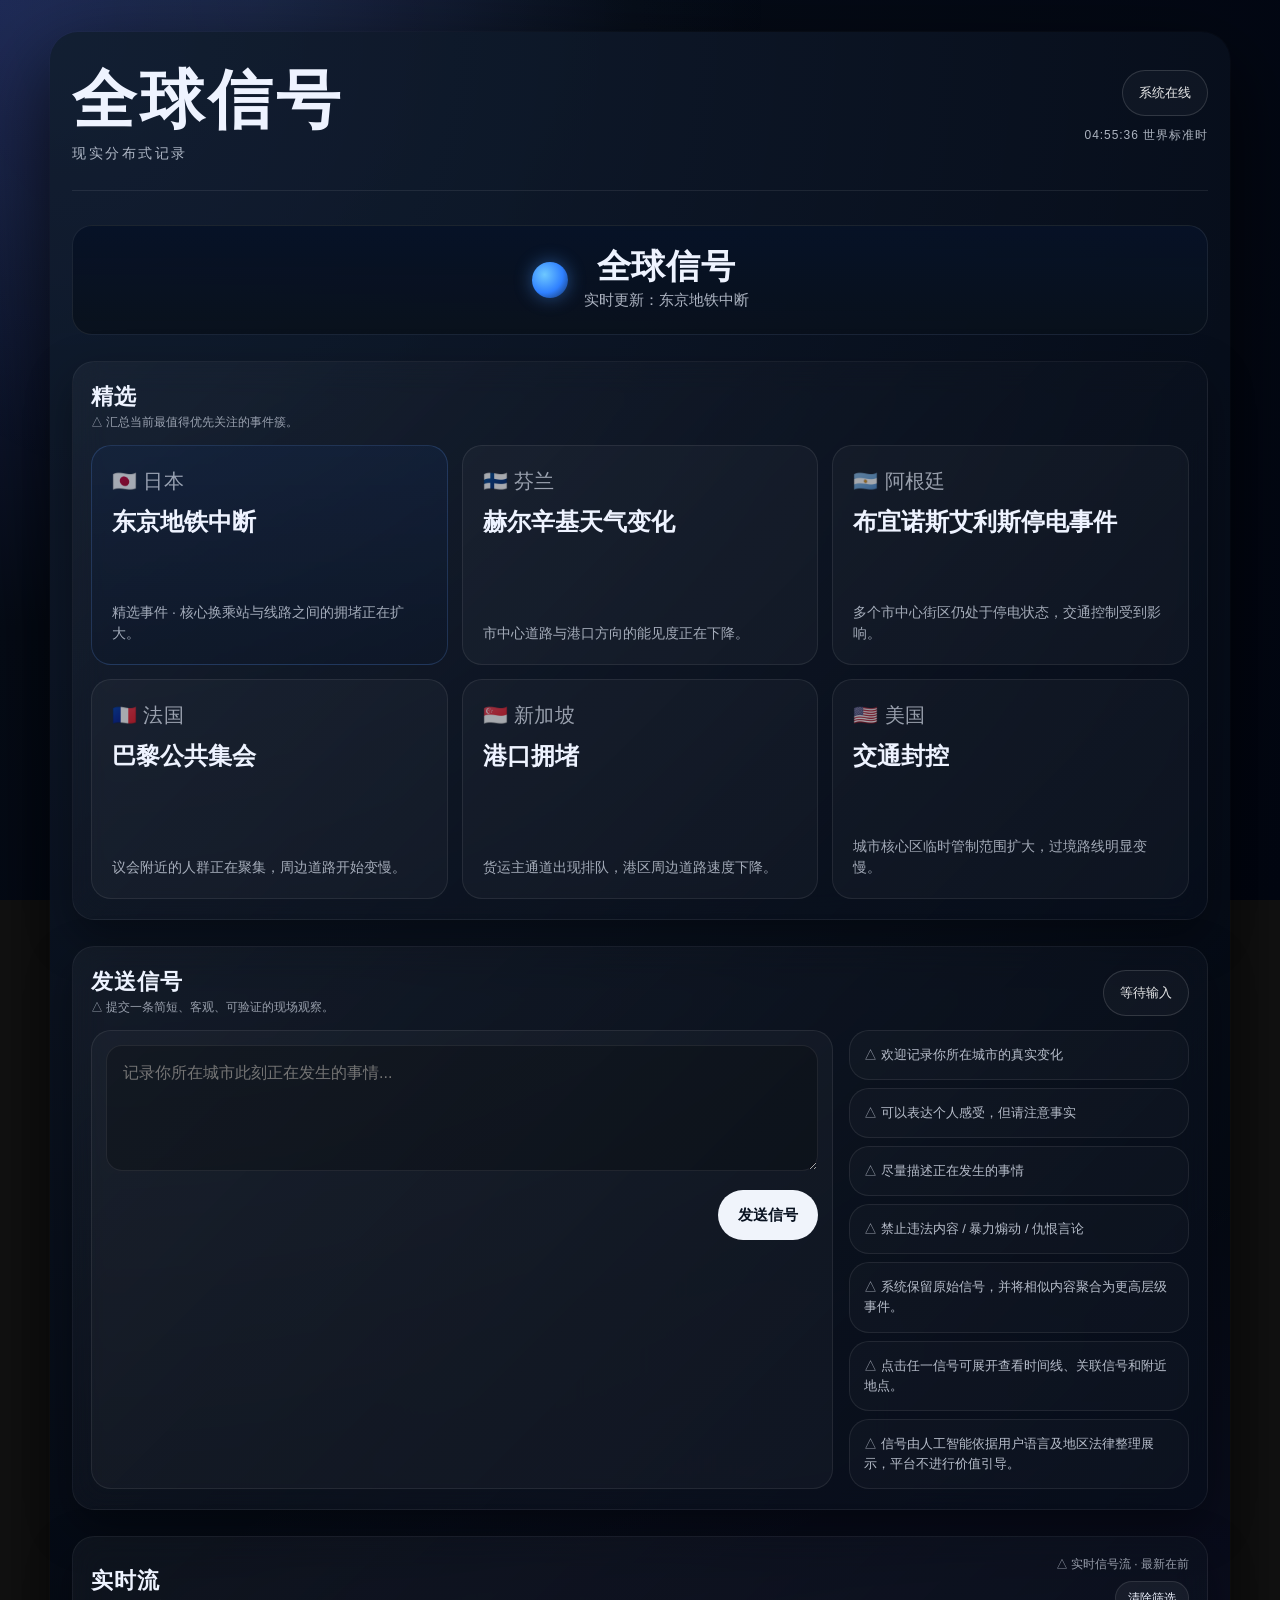
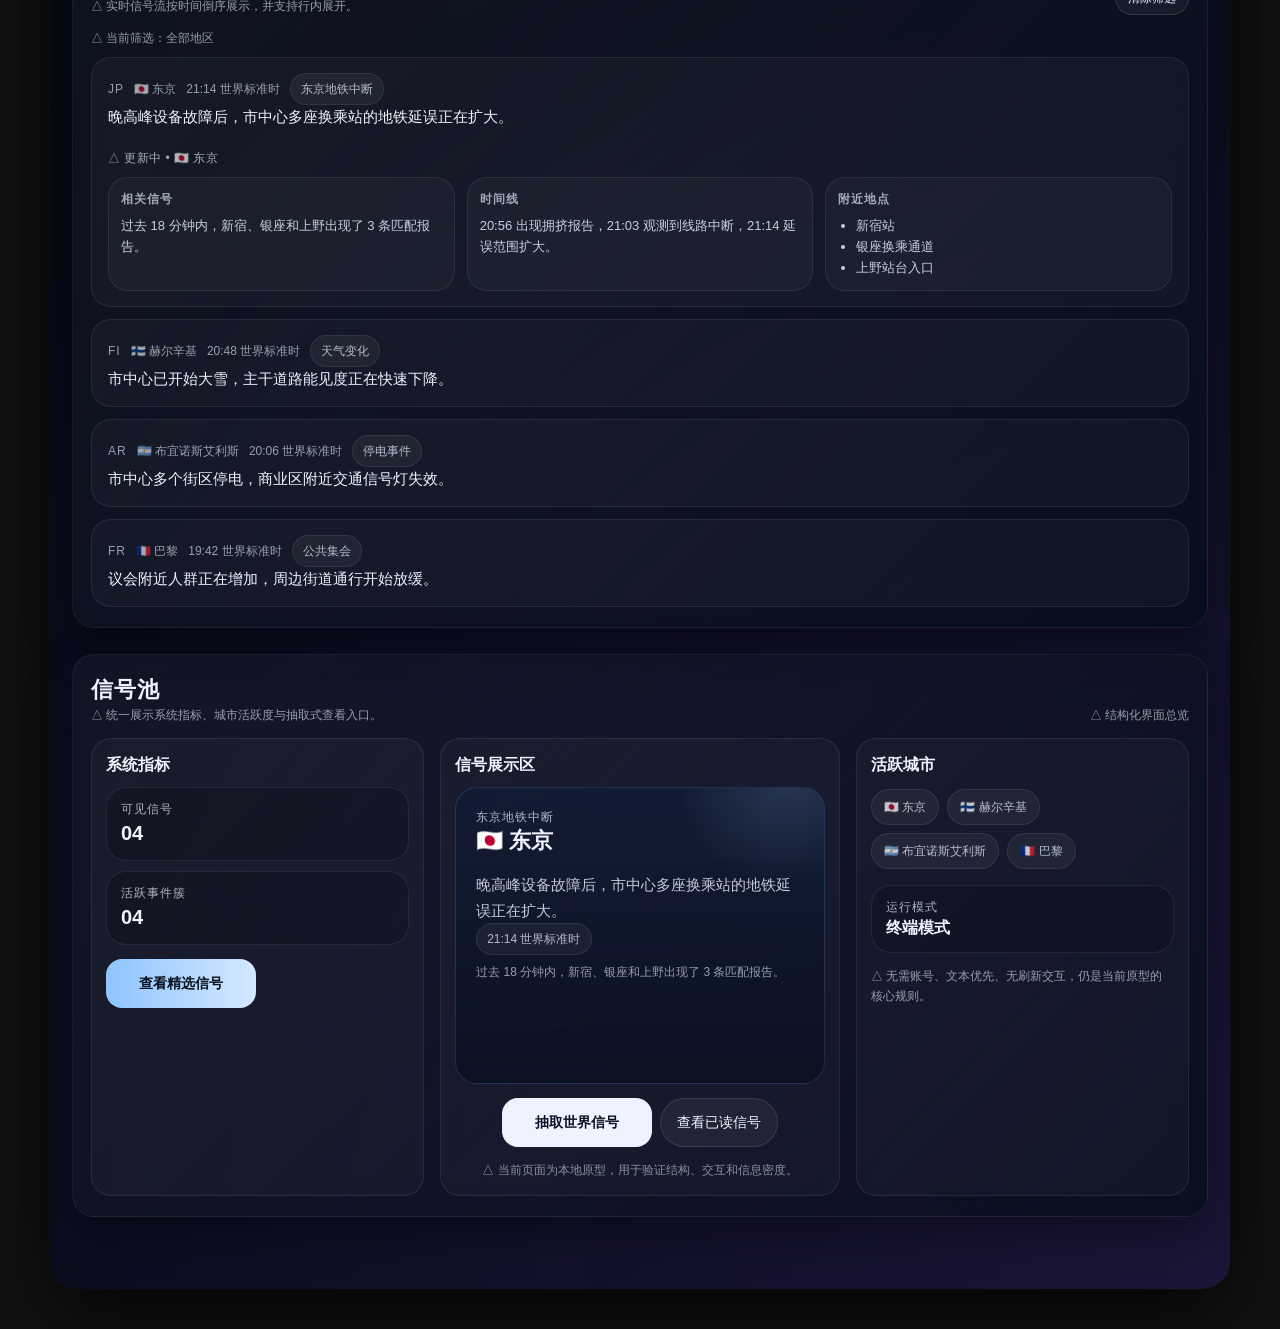
==== commit ff682515: "Update desktop homepage UI per 12345 specification. Align hero, featured cards, and composer layout " ====
--- a/index.html
+++ b/index.html
@@ -10,7 +10,7 @@
   <div class="container">
     <div class="topbar">
       <div class="brand">
-        <h1>全球人类信号</h1>
+        <h1>全球信号</h1>
         <p>现实分布式记录</p>
       </div>
       <div class="topbar-side">
@@ -22,16 +22,9 @@
     <div class="hero-bar">
       <div class="hero-globe"></div>
       <div class="hero-bar-text">
-        <strong id="heroSignalCount">全球信号：04</strong>
-        <span id="headlineCluster">当前精选事件：东京地铁中断</span>
-      </div>
-    </div>
-
-    <div class="input-rules">
-      <div>欢迎记录你所在城市的真实变化</div>
-      <div>可以表达个人感受，但请注意事实</div>
-      <div>尽量描述正在发生的事情</div>
-      <div>禁止违法内容 / 暴力煽动 / 仇恨言论</div>
+        <strong id="heroSignalCount">全球信号</strong>
+        <span id="headlineCluster">实时更新：东京地铁中断</span>
+      </div>
     </div>
 
     <section class="section">
@@ -40,44 +33,54 @@
           <h2 class="section-title">精选</h2>
           <div class="section-note">汇总当前最值得优先关注的事件簇。</div>
         </div>
-        <div class="section-note">精选事件优先展示</div>
       </div>
       <div class="featured-grid" id="featuredGrid">
         <article class="featured-card system active" data-cluster-card="东京地铁中断">
           <div>
-            <div class="featured-flag">JP</div>
-            <div class="featured-title">🇯🇵 东京地铁中断</div>
+            <div class="featured-flag">🇯🇵 日本</div>
+            <div class="featured-title">东京地铁中断</div>
           </div>
           <div class="featured-meta">精选事件 · 核心换乘站与线路之间的拥堵正在扩大。</div>
         </article>
         <article class="featured-card" data-cluster-card="天气变化">
           <div>
-            <div class="featured-flag">FI</div>
-            <div class="featured-title">🇫🇮 赫尔辛基天气变化</div>
+            <div class="featured-flag">🇫🇮 芬兰</div>
+            <div class="featured-title">赫尔辛基天气变化</div>
           </div>
           <div class="featured-meta">市中心道路与港口方向的能见度正在下降。</div>
         </article>
         <article class="featured-card" data-cluster-card="停电事件">
           <div>
-            <div class="featured-flag">AR</div>
-            <div class="featured-title">🇦🇷 布宜诺斯艾利斯停电事件</div>
+            <div class="featured-flag">🇦🇷 阿根廷</div>
+            <div class="featured-title">布宜诺斯艾利斯停电事件</div>
           </div>
           <div class="featured-meta">多个市中心街区仍处于停电状态，交通控制受到影响。</div>
         </article>
         <article class="featured-card" data-cluster-card="公共集会">
           <div>
-            <div class="featured-flag">FR</div>
-            <div class="featured-title">🇫🇷 巴黎公共集会</div>
+            <div class="featured-flag">🇫🇷 法国</div>
+            <div class="featured-title">巴黎公共集会</div>
           </div>
           <div class="featured-meta">议会附近的人群正在聚集，周边道路开始变慢。</div>
         </article>
-        <article class="featured-card stat-card">
-          <div>
-            <div class="featured-flag">SYS</div>
-            <div class="featured-title"><span id="signalCount">04</span> 条可见信号</div>
-          </div>
-          <div class="featured-meta"><span id="clusterCount">04</span> 个活跃事件簇 · 文本优先 · 匿名记录</div>
-        </article>
+        <article class="featured-card" data-cluster-card="港口拥堵">
+          <div>
+            <div class="featured-flag">🇸🇬 新加坡</div>
+            <div class="featured-title">港口拥堵</div>
+          </div>
+          <div class="featured-meta">货运主通道出现排队，港区周边道路速度下降。</div>
+        </article>
+        <article class="featured-card" data-cluster-card="交通封控">
+          <div>
+            <div class="featured-flag">🇺🇸 美国</div>
+            <div class="featured-title">交通封控</div>
+          </div>
+          <div class="featured-meta">城市核心区临时管制范围扩大，过境路线明显变慢。</div>
+        </article>
+      </div>
+      <div class="sr-counter" aria-hidden="true">
+        <span id="signalCount">04</span>
+        <span id="clusterCount">04</span>
       </div>
     </section>
 
@@ -91,37 +94,21 @@
       </div>
       <div class="send-grid">
         <div class="send-box">
-          <div class="send-fields-row">
-            <label class="field-group">
-              <span>城市</span>
-              <input id="city" class="text-input" type="text" placeholder="东京" />
-            </label>
-            <label class="field-group">
-              <span>国家</span>
-              <input id="country" class="text-input" type="text" placeholder="日本" />
-            </label>
-            <label class="field-group">
-              <span>事件标签</span>
-              <input id="context" class="text-input" type="text" placeholder="东京地铁中断" />
-            </label>
-          </div>
-          <div class="send-label">
-            <span>发送信号</span>
-            <span>一条简短观察即可</span>
-          </div>
           <textarea id="message" placeholder="记录你所在城市此刻正在发生的事情..."></textarea>
           <div class="send-actions">
-            <div class="muted">信号由人工智能依据用户语言及地区法律整理展示。平台不对内容进行判断或引导。</div>
             <div class="send-action-buttons">
-              <button class="ghost-btn" id="clearBtn" type="button">清空</button>
               <button class="primary-btn" id="submitSignal" type="button">发送信号</button>
             </div>
           </div>
         </div>
         <div class="send-hints">
-          <div class="hint-card">优先描述事实：地点、时间、变化，不要长篇观点。</div>
+          <div class="hint-card">欢迎记录你所在城市的真实变化</div>
+          <div class="hint-card">可以表达个人感受，但请注意事实</div>
+          <div class="hint-card">尽量描述正在发生的事情</div>
+          <div class="hint-card">禁止违法内容 / 暴力煽动 / 仇恨言论</div>
           <div class="hint-card">系统保留原始信号，并将相似内容聚合为更高层级事件。</div>
           <div class="hint-card">点击任一信号可展开查看时间线、关联信号和附近地点。</div>
+          <div class="hint-card">信号由人工智能依据用户语言及地区法律整理展示，平台不进行价值引导。</div>
         </div>
       </div>
     </section>
--- a/style.css
+++ b/style.css
@@ -111,22 +111,22 @@
   display: flex;
   align-items: center;
   justify-content: center;
-  gap: 12px;
-  margin: 10px 0 26px;
-  padding: 16px 18px;
+  gap: 16px;
+  margin: 34px 0 26px;
+  padding: 22px 24px;
   border-radius: 20px;
   border: 1px solid var(--line);
   background: linear-gradient(180deg, rgba(7,18,39,0.95), rgba(9,17,28,0.9));
   text-align: center;
-  font-size: 15px;
+  font-size: 16px;
 }
 
 .hero-globe {
-  width: 22px;
-  height: 22px;
+  width: 36px;
+  height: 36px;
   border-radius: 50%;
   background: radial-gradient(circle at 35% 35%, #6ec8ff, #2f80ff 55%, #112a54 100%);
-  box-shadow: 0 0 12px rgba(72,151,255,0.45);
+  box-shadow: 0 0 18px rgba(72,151,255,0.45);
   flex: 0 0 auto;
 }
 
@@ -136,12 +136,15 @@
 }
 
 .hero-bar-text strong {
-  font-size: 16px;
+  font-size: 34px;
+  line-height: 1.1;
+  font-weight: 800;
+  letter-spacing: 0.02em;
 }
 
 .hero-bar-text span {
   color: var(--muted);
-  font-size: 13px;
+  font-size: 15px;
 }
 
 .input-rules {
@@ -191,7 +194,7 @@
 .triangle-note::before,
 .active-filter::before,
 .detail-updating::before {
-  content: "▲ ";
+  content: "△ ";
   color: rgba(235,242,255,0.7);
 }
 
@@ -207,13 +210,13 @@
 
 .featured-grid {
   display: grid;
-  grid-template-columns: repeat(5, 1fr);
+  grid-template-columns: repeat(3, 1fr);
   gap: 14px;
 }
 
 .featured-card {
-  min-height: 170px;
-  padding: 16px;
+  min-height: 220px;
+  padding: 20px;
   border-radius: 20px;
   background: rgba(255,255,255,0.03);
   border: 1px solid rgba(255,255,255,0.08);
@@ -240,29 +243,28 @@
 }
 
 .featured-flag {
-  font-size: 12px;
-  margin-bottom: 8px;
-  letter-spacing: 0.12em;
-  text-transform: uppercase;
+  font-size: 20px;
+  margin-bottom: 10px;
+  letter-spacing: 0.02em;
   color: rgba(235,242,255,0.62);
 }
 
 .featured-title {
-  font-size: 17px;
-  line-height: 1.35;
+  font-size: 24px;
+  line-height: 1.3;
   font-weight: 700;
 }
 
 .featured-meta {
   margin-top: 12px;
-  font-size: 12px;
+  font-size: 14px;
   color: rgba(235,242,255,0.68);
   line-height: 1.5;
 }
 
 .send-grid {
   display: grid;
-  grid-template-columns: 1fr 280px;
+  grid-template-columns: minmax(0, 1fr) 340px;
   gap: 16px;
   align-items: stretch;
 }
@@ -283,7 +285,7 @@
 .send-box,
 .pool-side,
 .pool-center {
-  padding: 16px;
+  padding: 14px;
 }
 
 .send-fields-row {
@@ -328,7 +330,7 @@
 }
 
 textarea {
-  min-height: 140px;
+  min-height: 126px;
   resize: vertical;
   font-size: 16px;
   line-height: 1.6;
@@ -351,14 +353,14 @@
   padding: 14px;
   color: rgba(235,242,255,0.76);
   font-size: 13px;
-  line-height: 1.6;
+  line-height: 1.55;
   background: rgba(255,255,255,0.025);
 }
 
 .send-actions {
   display: flex;
   align-items: center;
-  justify-content: space-between;
+  justify-content: flex-end;
   gap: 12px;
   margin-top: 12px;
 }
@@ -367,6 +369,10 @@
   display: flex;
   gap: 10px;
   flex-wrap: wrap;
+}
+
+.sr-counter {
+  display: none;
 }
 
 .muted {
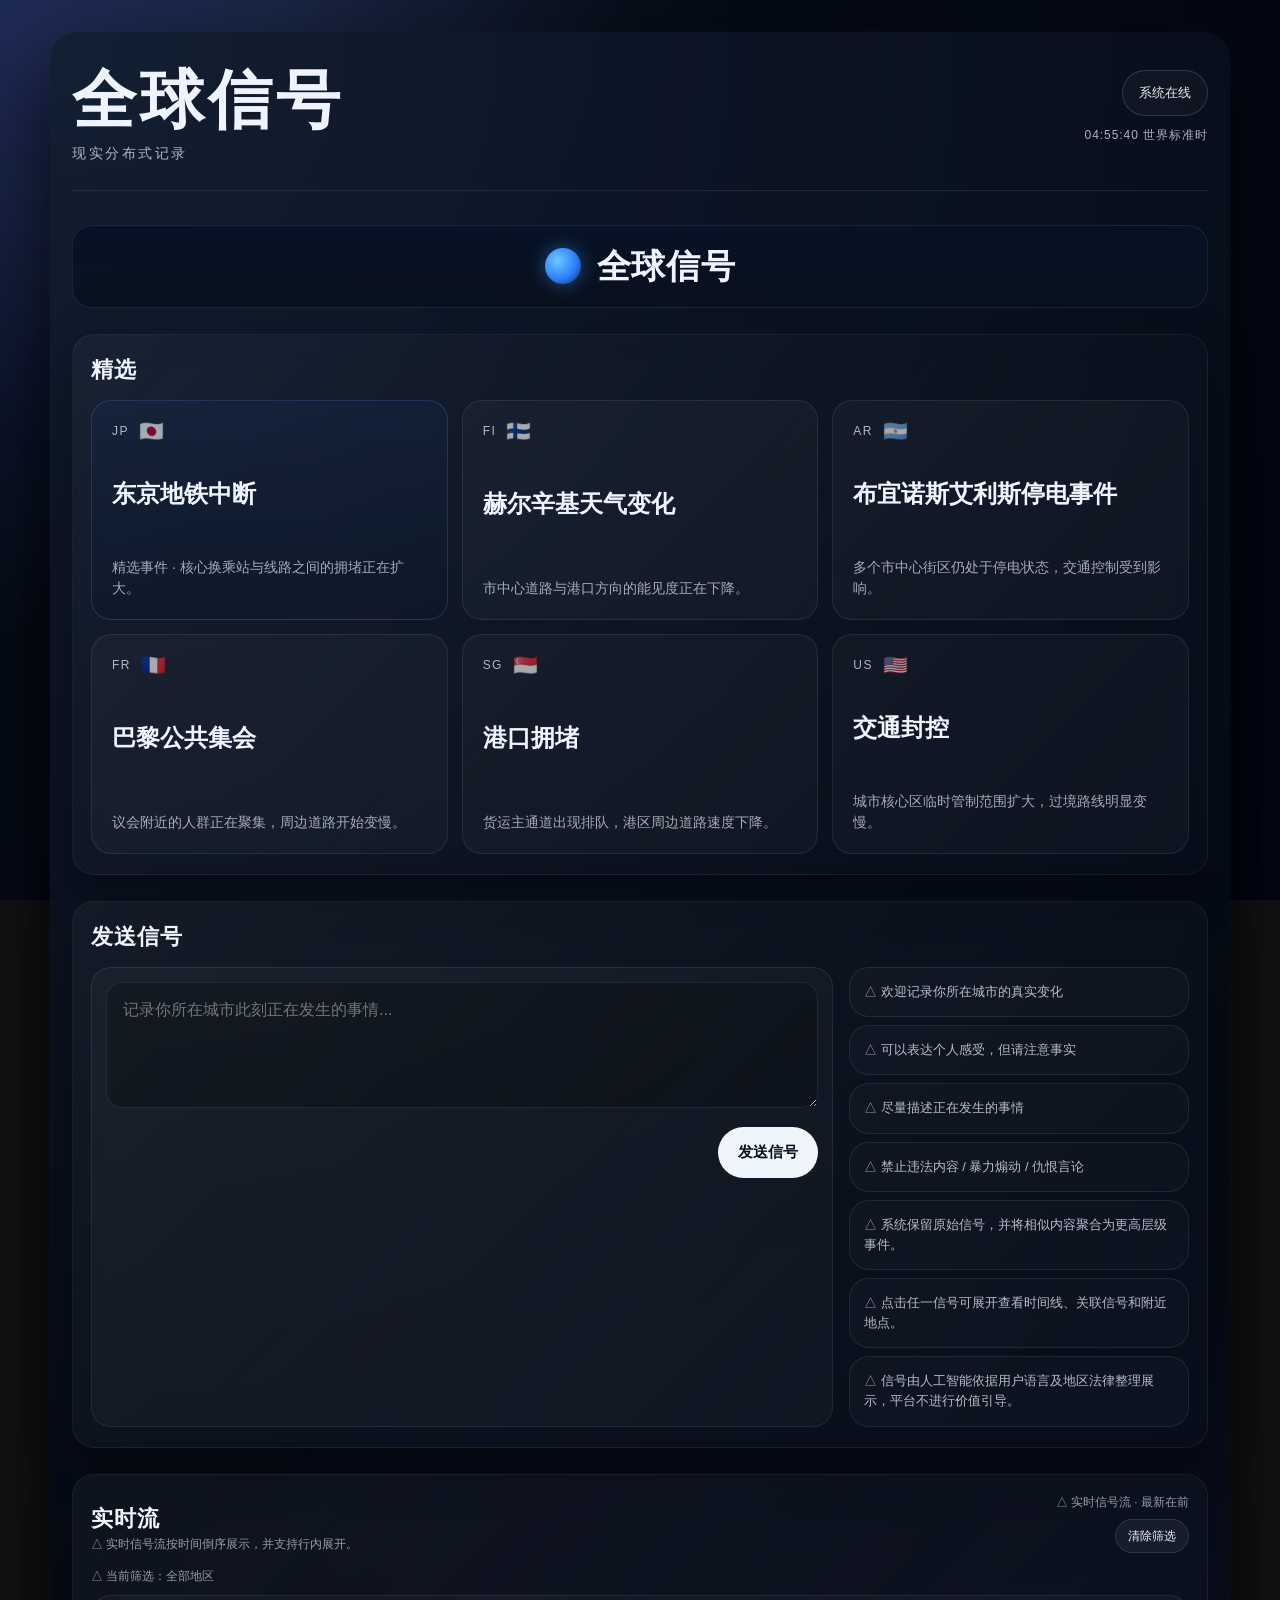
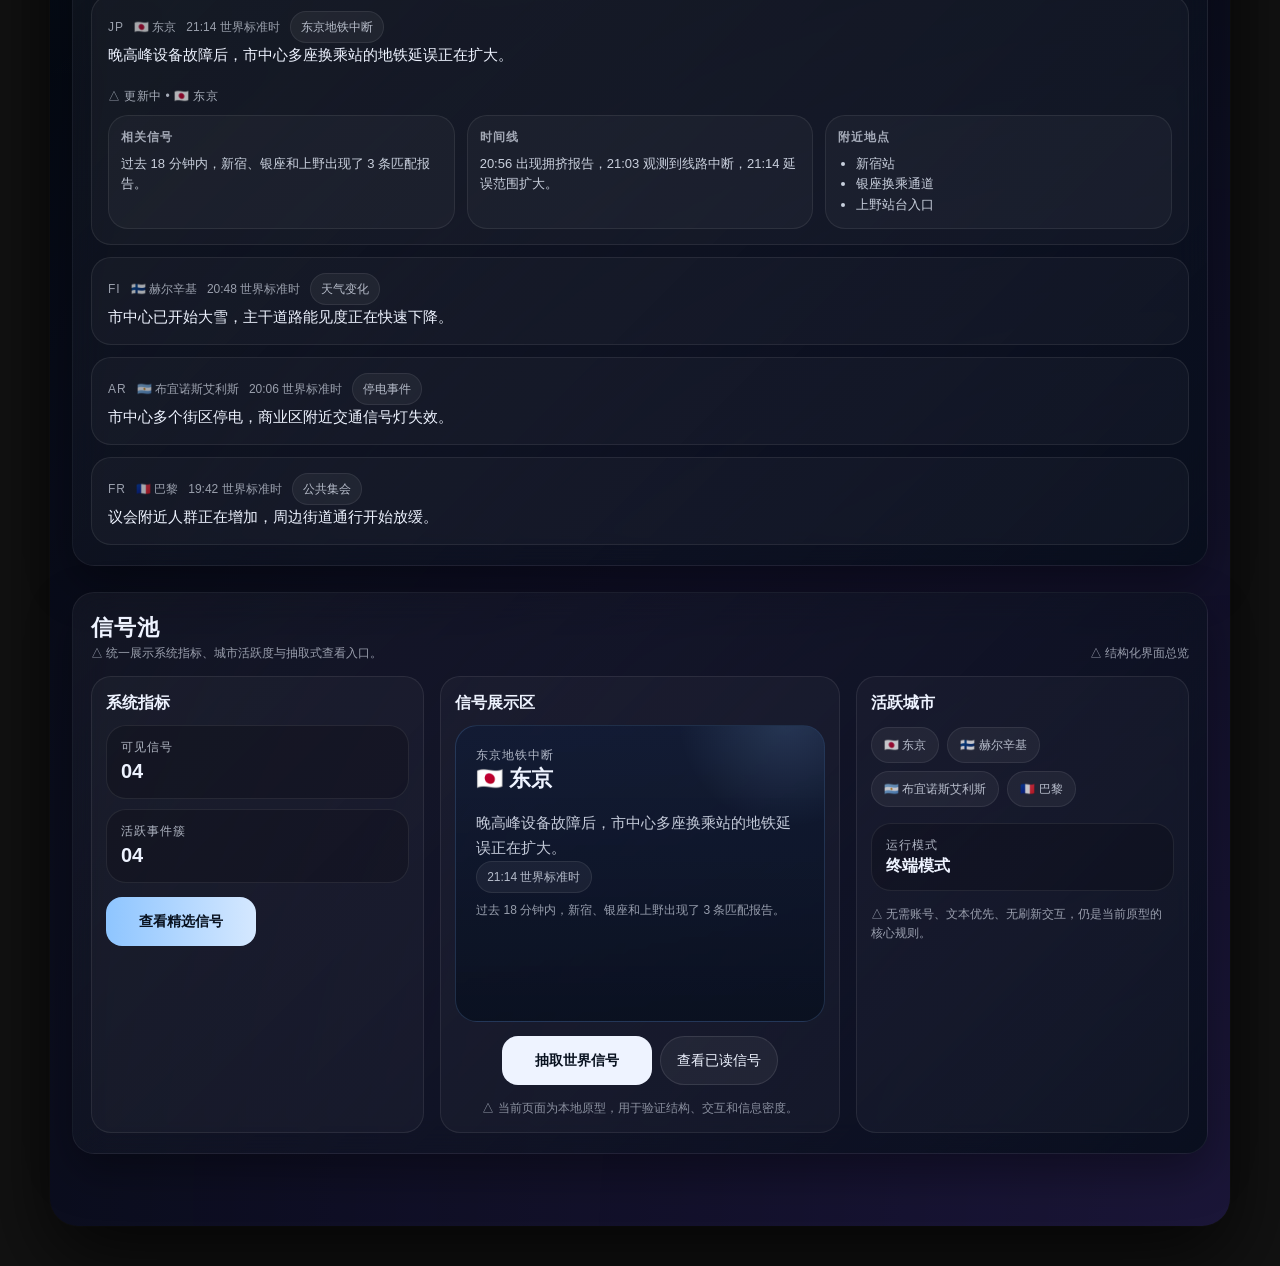
==== commit 97b048a9: "Rebuild desktop homepage structure and simplify visual hierarchy. Keep only the core hero identity, " ====
--- a/index.html
+++ b/index.html
@@ -3,7 +3,7 @@
 <head>
   <meta charset="UTF-8" />
   <meta name="viewport" content="width=device-width, initial-scale=1.0" />
-  <title>全球人类信号</title>
+  <title>全球信号</title>
   <link rel="stylesheet" href="style.css" />
 </head>
 <body>
@@ -23,56 +23,70 @@
       <div class="hero-globe"></div>
       <div class="hero-bar-text">
         <strong id="heroSignalCount">全球信号</strong>
-        <span id="headlineCluster">实时更新：东京地铁中断</span>
       </div>
     </div>
 
     <section class="section">
       <div class="section-header">
-        <div>
-          <h2 class="section-title">精选</h2>
-          <div class="section-note">汇总当前最值得优先关注的事件簇。</div>
-        </div>
+        <h2 class="section-title">精选</h2>
       </div>
       <div class="featured-grid" id="featuredGrid">
         <article class="featured-card system active" data-cluster-card="东京地铁中断">
-          <div>
-            <div class="featured-flag">🇯🇵 日本</div>
+          <div class="featured-head">
+            <div class="featured-code">JP</div>
+            <div class="featured-flag">🇯🇵</div>
+          </div>
+          <div>
             <div class="featured-title">东京地铁中断</div>
           </div>
           <div class="featured-meta">精选事件 · 核心换乘站与线路之间的拥堵正在扩大。</div>
         </article>
         <article class="featured-card" data-cluster-card="天气变化">
-          <div>
-            <div class="featured-flag">🇫🇮 芬兰</div>
+          <div class="featured-head">
+            <div class="featured-code">FI</div>
+            <div class="featured-flag">🇫🇮</div>
+          </div>
+          <div>
             <div class="featured-title">赫尔辛基天气变化</div>
           </div>
           <div class="featured-meta">市中心道路与港口方向的能见度正在下降。</div>
         </article>
         <article class="featured-card" data-cluster-card="停电事件">
-          <div>
-            <div class="featured-flag">🇦🇷 阿根廷</div>
+          <div class="featured-head">
+            <div class="featured-code">AR</div>
+            <div class="featured-flag">🇦🇷</div>
+          </div>
+          <div>
             <div class="featured-title">布宜诺斯艾利斯停电事件</div>
           </div>
           <div class="featured-meta">多个市中心街区仍处于停电状态，交通控制受到影响。</div>
         </article>
         <article class="featured-card" data-cluster-card="公共集会">
-          <div>
-            <div class="featured-flag">🇫🇷 法国</div>
+          <div class="featured-head">
+            <div class="featured-code">FR</div>
+            <div class="featured-flag">🇫🇷</div>
+          </div>
+          <div>
             <div class="featured-title">巴黎公共集会</div>
           </div>
           <div class="featured-meta">议会附近的人群正在聚集，周边道路开始变慢。</div>
         </article>
         <article class="featured-card" data-cluster-card="港口拥堵">
-          <div>
-            <div class="featured-flag">🇸🇬 新加坡</div>
+          <div class="featured-head">
+            <div class="featured-code">SG</div>
+            <div class="featured-flag">🇸🇬</div>
+          </div>
+          <div>
             <div class="featured-title">港口拥堵</div>
           </div>
           <div class="featured-meta">货运主通道出现排队，港区周边道路速度下降。</div>
         </article>
         <article class="featured-card" data-cluster-card="交通封控">
-          <div>
-            <div class="featured-flag">🇺🇸 美国</div>
+          <div class="featured-head">
+            <div class="featured-code">US</div>
+            <div class="featured-flag">🇺🇸</div>
+          </div>
+          <div>
             <div class="featured-title">交通封控</div>
           </div>
           <div class="featured-meta">城市核心区临时管制范围扩大，过境路线明显变慢。</div>
@@ -86,11 +100,7 @@
 
     <section class="section">
       <div class="section-header">
-        <div>
-          <h2 class="section-title">发送信号</h2>
-          <div class="section-note">提交一条简短、客观、可验证的现场观察。</div>
-        </div>
-        <div class="composer-status" id="composerStatus">等待输入</div>
+        <h2 class="section-title">发送信号</h2>
       </div>
       <div class="send-grid">
         <div class="send-box">
--- a/style.css
+++ b/style.css
@@ -242,10 +242,22 @@
   background: linear-gradient(180deg, rgba(15,24,40,0.66), rgba(8,14,23,0.9));
 }
 
+.featured-head {
+  display: flex;
+  align-items: center;
+  gap: 10px;
+}
+
+.featured-code {
+  font-size: 12px;
+  letter-spacing: 0.12em;
+  color: rgba(235,242,255,0.72);
+}
+
 .featured-flag {
   font-size: 20px;
-  margin-bottom: 10px;
-  letter-spacing: 0.02em;
+  margin-bottom: 0;
+  line-height: 1;
   color: rgba(235,242,255,0.62);
 }
 
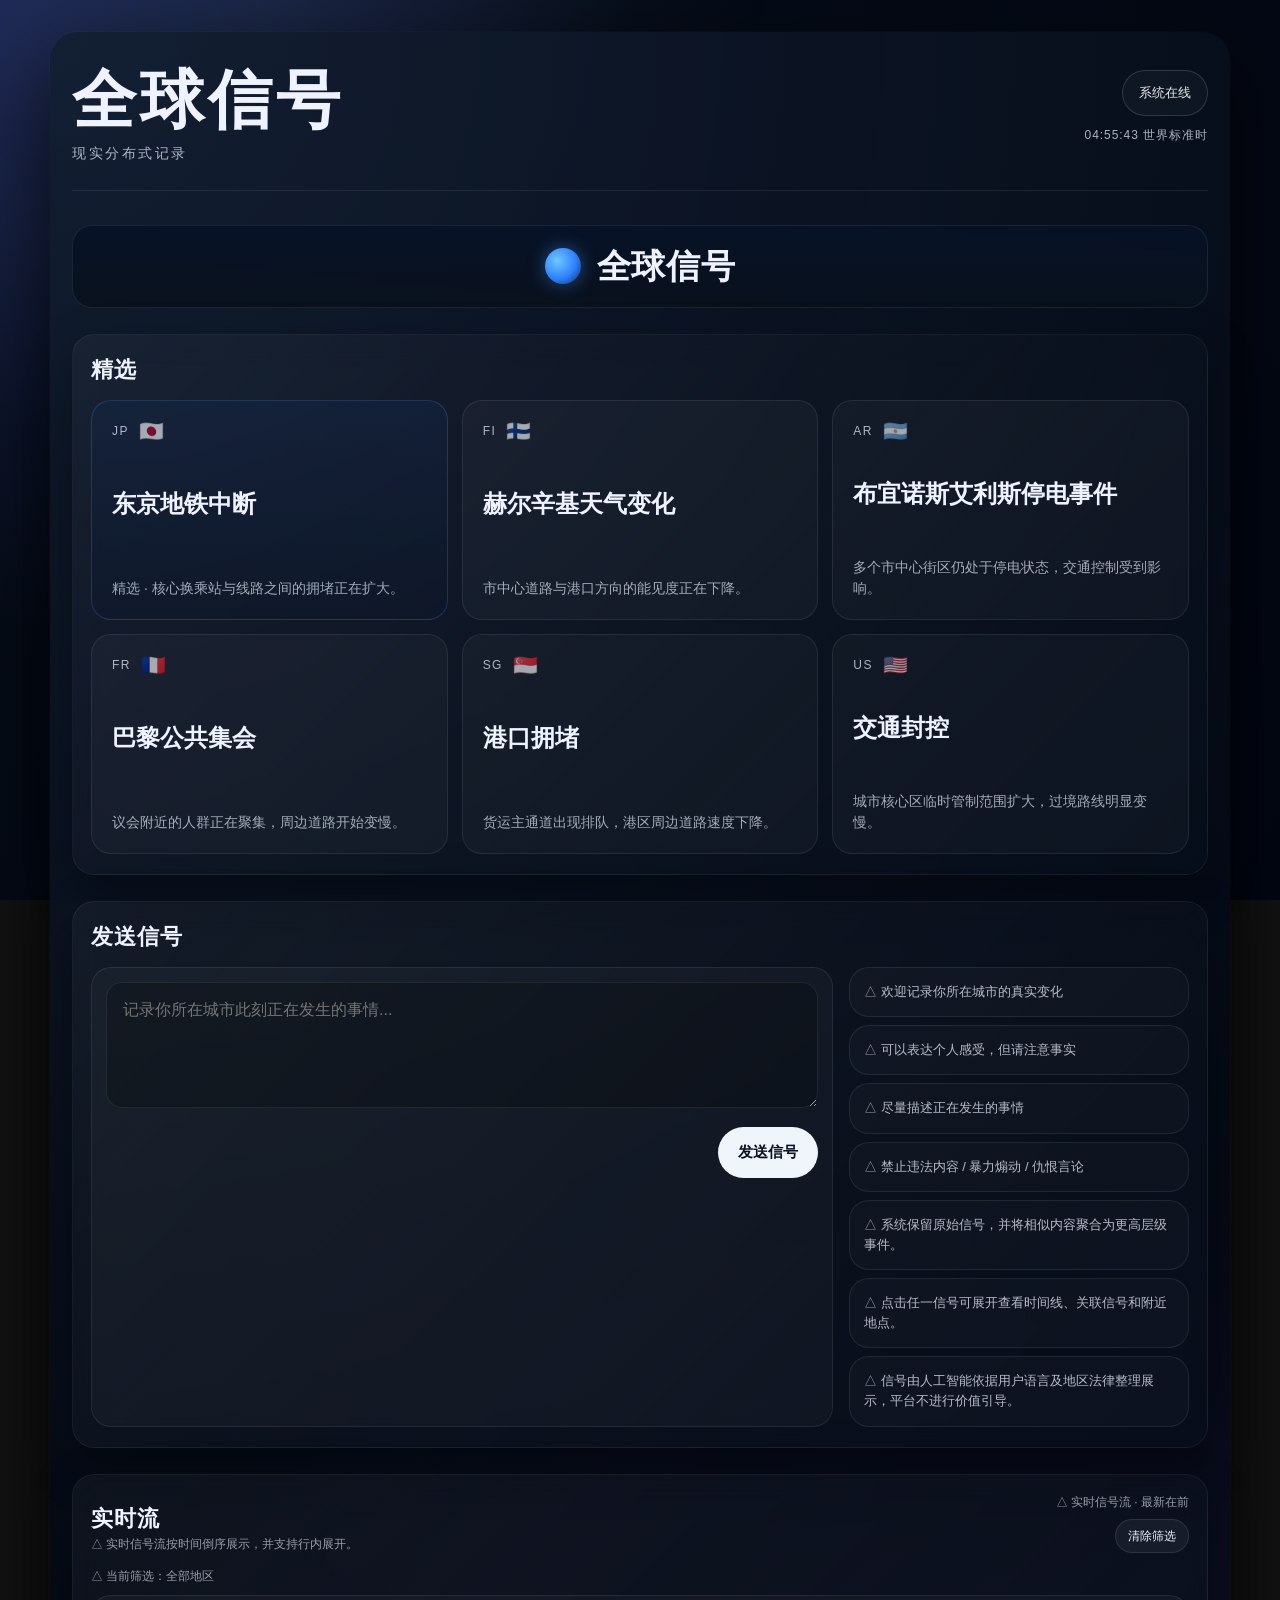
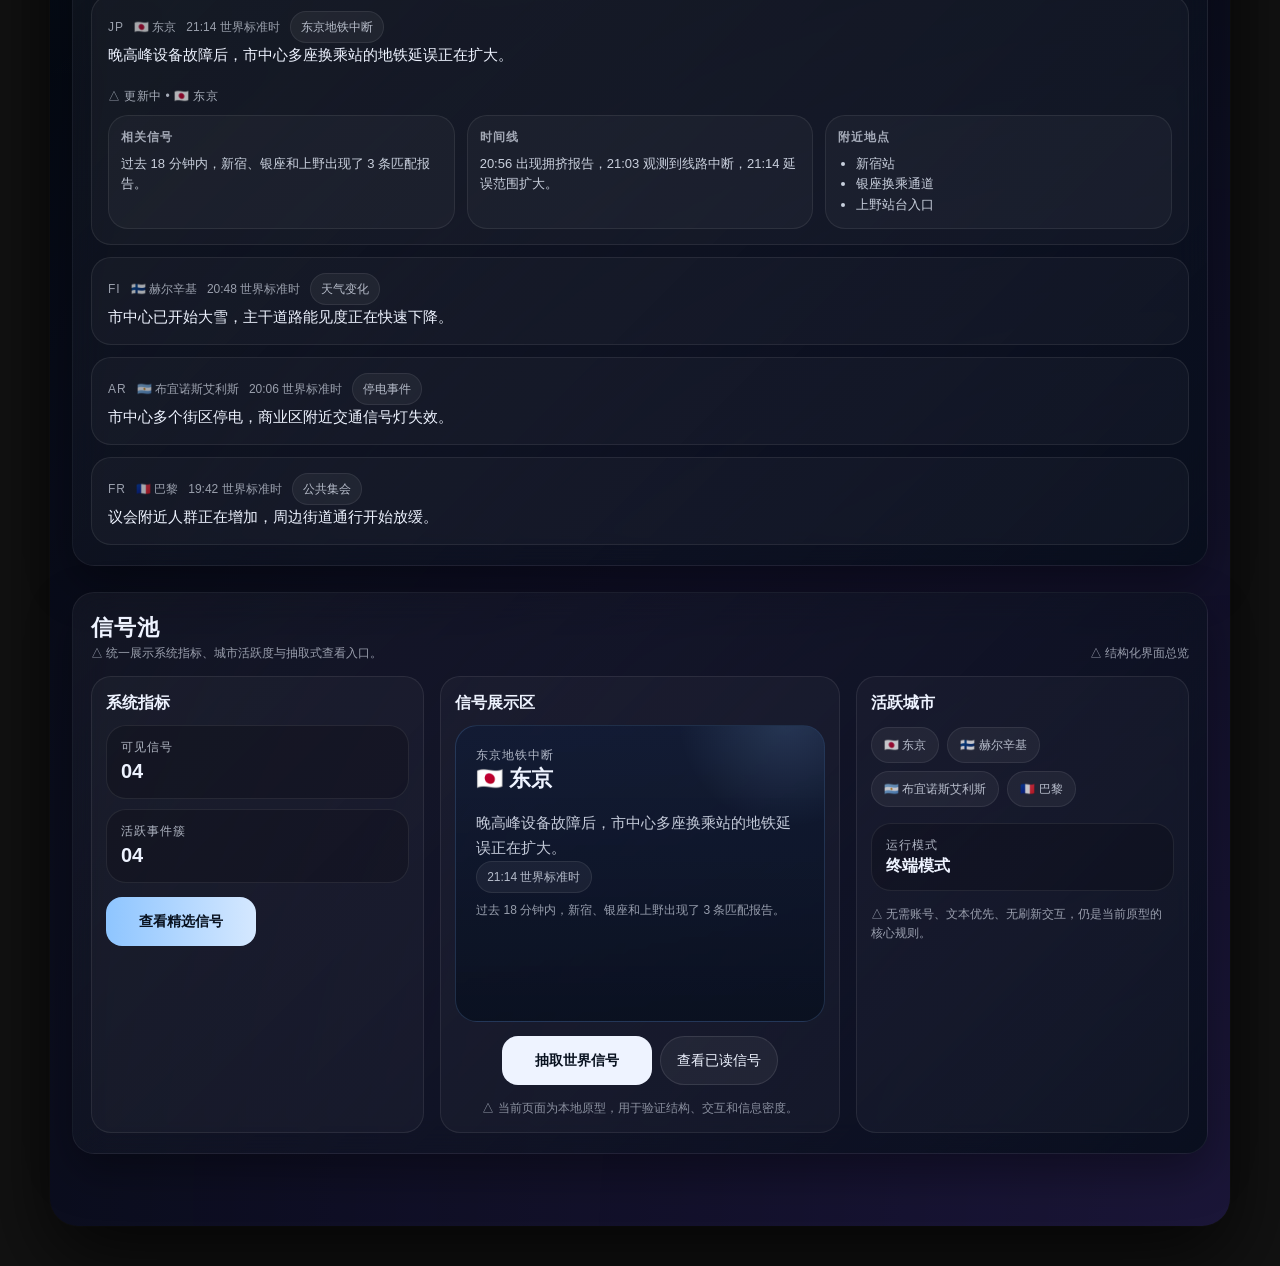
==== commit 63f6a056: "Apply mobile-first structural UI adjustments. Swap featured/composer order on mobile, move four guid" ====
--- a/index.html
+++ b/index.html
@@ -26,7 +26,7 @@
       </div>
     </div>
 
-    <section class="section">
+    <section class="section section-featured">
       <div class="section-header">
         <h2 class="section-title">精选</h2>
       </div>
@@ -39,7 +39,7 @@
           <div>
             <div class="featured-title">东京地铁中断</div>
           </div>
-          <div class="featured-meta">精选事件 · 核心换乘站与线路之间的拥堵正在扩大。</div>
+          <div class="featured-meta">精选 · 核心换乘站与线路之间的拥堵正在扩大。</div>
         </article>
         <article class="featured-card" data-cluster-card="天气变化">
           <div class="featured-head">
@@ -98,7 +98,7 @@
       </div>
     </section>
 
-    <section class="section">
+    <section class="section section-send">
       <div class="section-header">
         <h2 class="section-title">发送信号</h2>
       </div>
@@ -109,6 +109,12 @@
             <div class="send-action-buttons">
               <button class="primary-btn" id="submitSignal" type="button">发送信号</button>
             </div>
+          </div>
+          <div class="send-hints-mobile">
+            <div class="hint-card">欢迎记录你所在城市的真实变化</div>
+            <div class="hint-card">可以表达个人感受，但请注意事实</div>
+            <div class="hint-card">尽量描述正在发生的事情</div>
+            <div class="hint-card">禁止违法内容 / 暴力煽动 / 仇恨言论</div>
           </div>
         </div>
         <div class="send-hints">
@@ -300,7 +306,7 @@
           <div class="signal-display">
             <div class="signal-card" id="signalCard">
               <div>
-                <div class="signal-status">精选事件</div>
+                <div class="signal-status">精选</div>
                 <div class="signal-title">🇯🇵 东京地铁中断</div>
                 <div class="signal-body">简短现场报告会即时进入信号流，并保留为可追溯证据，后续可归并为更高层级事件。</div>
               </div>
--- a/style.css
+++ b/style.css
@@ -361,6 +361,12 @@
   align-content: start;
 }
 
+.send-hints-mobile {
+  display: none;
+  margin-top: 12px;
+  gap: 8px;
+}
+
 .hint-card {
   padding: 14px;
   color: rgba(235,242,255,0.76);
@@ -766,6 +772,9 @@
   .featured-grid,
   .send-fields-row { grid-template-columns: 1fr; }
 
+  .section-featured { order: 1; }
+  .section-send { order: 2; }
+
   .topbar {
     flex-direction: column;
     align-items: stretch;
@@ -835,6 +844,14 @@
     width: 100%;
   }
 
+  .send-hints-mobile {
+    display: grid;
+  }
+
+  .send-hints .hint-card:nth-child(-n+4) {
+    display: none;
+  }
+
   .pool-actions,
   .send-actions {
     flex-direction: column;
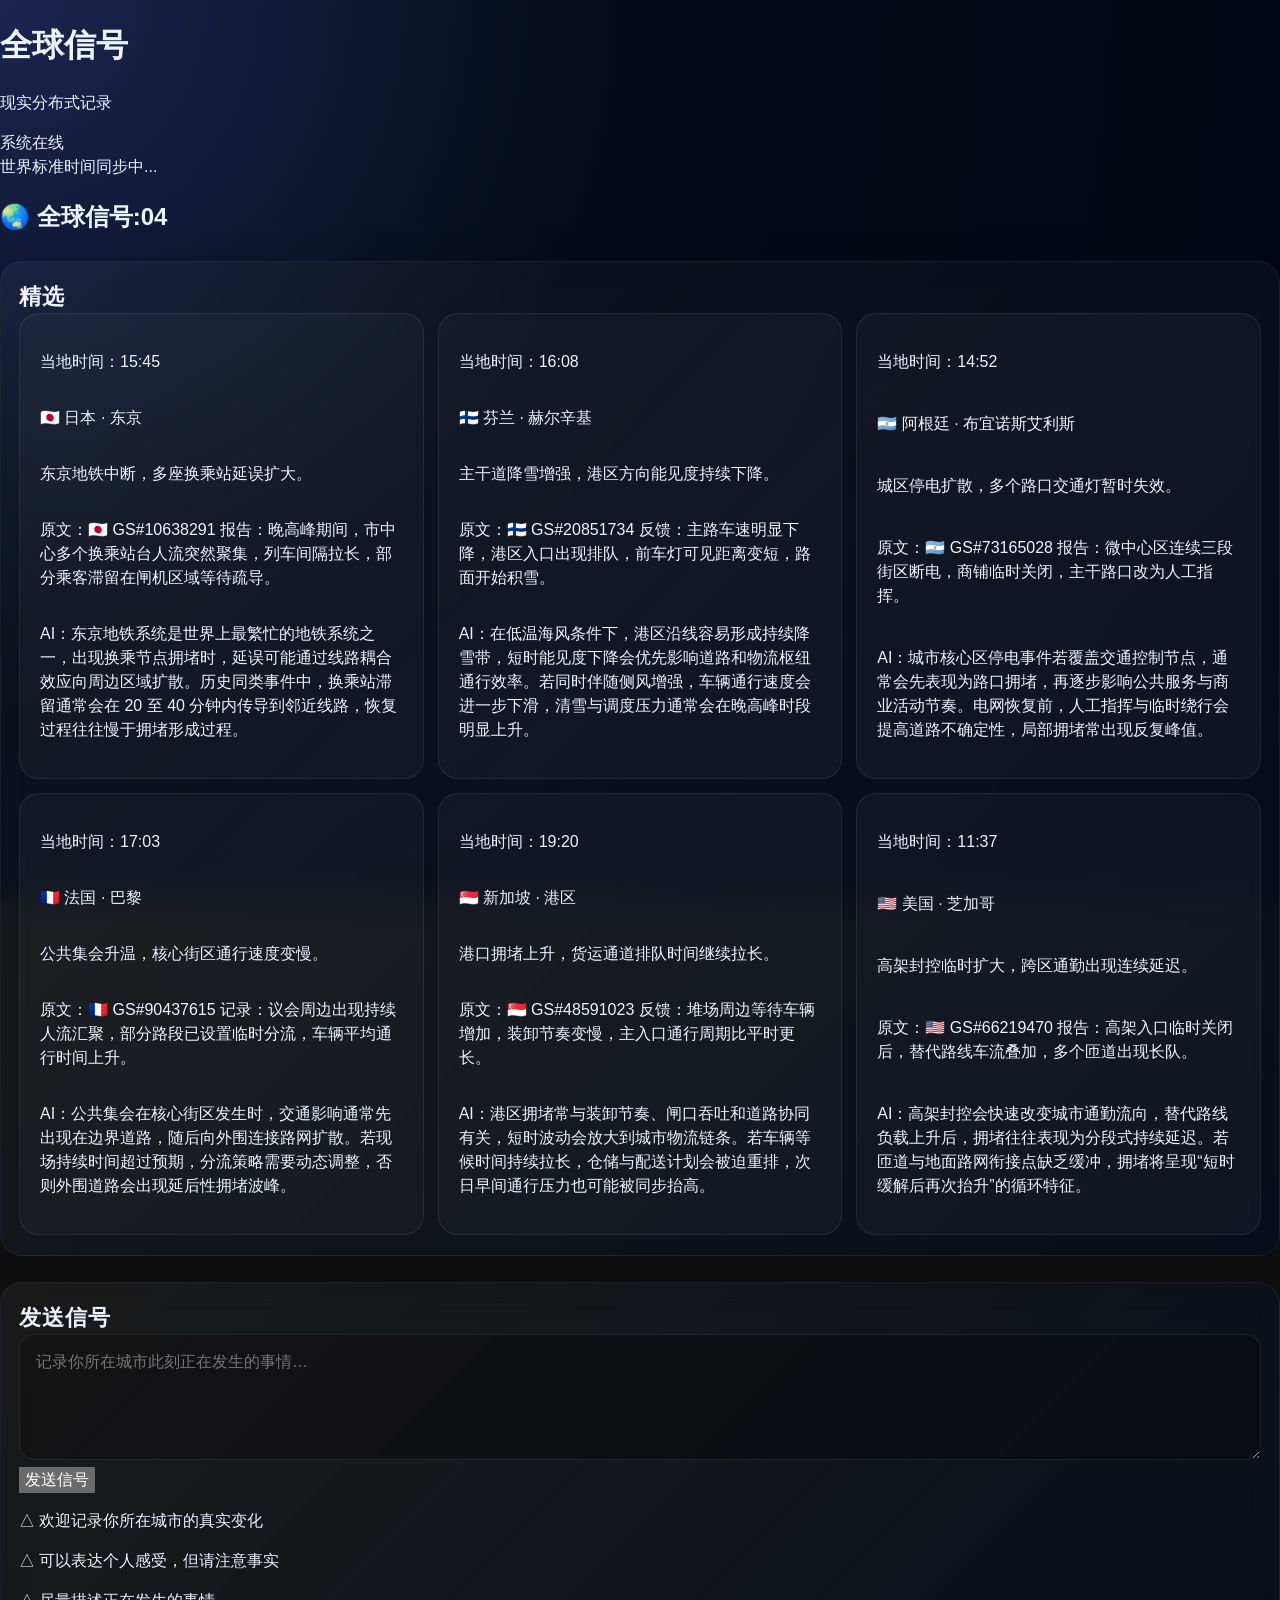
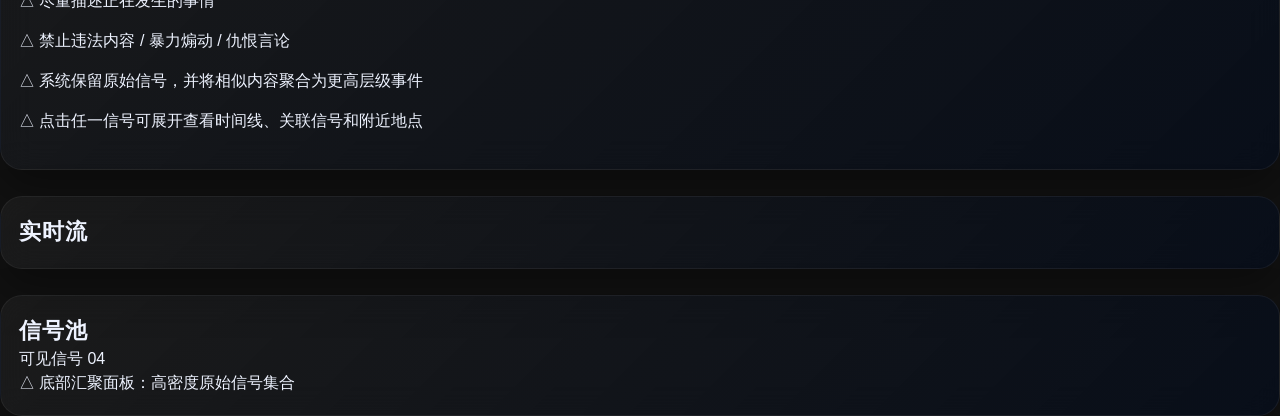
==== commit 1261791d: "Add WeChat-friendly share preview metadata and image fallback. Configure OG/Twitter meta tags with t" ====
--- a/index.html
+++ b/index.html
@@ -4,372 +4,130 @@
   <meta charset="UTF-8" />
   <meta name="viewport" content="width=device-width, initial-scale=1.0" />
   <title>全球信号</title>
-  <link rel="stylesheet" href="style.css" />
+  <meta name="description" content="现实分布式记录" />
+  <meta property="og:type" content="website" />
+  <meta property="og:site_name" content="全球信号" />
+  <meta property="og:title" content="全球信号" />
+  <meta property="og:description" content="现实分布式记录" />
+  <meta property="og:url" content="https://globalhumansignal.com/" />
+  <meta property="og:image" content="https://globalhumansignal.com/share-globe.png?v=20260312-2" />
+  <meta property="og:image:type" content="image/png" />
+  <meta property="og:image:width" content="1200" />
+  <meta property="og:image:height" content="630" />
+  <meta property="og:image:alt" content="全球信号 - 现实分布式记录" />
+  <meta property="og:image" content="https://globalhumansignal.com/share-globe.svg?v=20260312-1" />
+  <meta property="og:image:type" content="image/svg+xml" />
+  <meta name="twitter:card" content="summary_large_image" />
+  <meta name="twitter:title" content="全球信号" />
+  <meta name="twitter:description" content="现实分布式记录" />
+  <meta name="twitter:image" content="https://globalhumansignal.com/share-globe.png?v=20260312-2" />
+  <link rel="stylesheet" href="style.css?v=20260312-1" />
 </head>
 <body>
-  <div class="container">
-    <div class="topbar">
-      <div class="brand">
+  <main class="page">
+    <header class="header">
+      <div class="header-left">
         <h1>全球信号</h1>
         <p>现实分布式记录</p>
       </div>
-      <div class="topbar-side">
-        <div class="status-pill">系统在线</div>
-        <div class="topbar-clock" id="clock">世界标准时同步中...</div>
+      <div class="header-right">
+        <div class="header-status">系统在线</div>
+        <div id="clock" class="header-clock">世界标准时间同步中...</div>
       </div>
-    </div>
+    </header>
 
-    <div class="hero-bar">
-      <div class="hero-globe"></div>
-      <div class="hero-bar-text">
-        <strong id="heroSignalCount">全球信号</strong>
-      </div>
-    </div>
+    <section class="hero">
+      <h2 id="heroStatus">
+        <span class="hero-emoji" aria-hidden="true">🌏</span>
+        <span class="hero-text">
+          <span class="hero-label">全球信号:</span><span class="hero-count">04</span>
+        </span>
+      </h2>
+    </section>
 
-    <section class="section section-featured">
-      <div class="section-header">
-        <h2 class="section-title">精选</h2>
-      </div>
-      <div class="featured-grid" id="featuredGrid">
-        <article class="featured-card system active" data-cluster-card="东京地铁中断">
-          <div class="featured-head">
-            <div class="featured-code">JP</div>
-            <div class="featured-flag">🇯🇵</div>
-          </div>
-          <div>
-            <div class="featured-title">东京地铁中断</div>
-          </div>
-          <div class="featured-meta">精选 · 核心换乘站与线路之间的拥堵正在扩大。</div>
+    <section class="section featured">
+      <h3 class="section-title">精选</h3>
+      <div id="featuredGrid" class="featured-grid">
+        <article class="featured-card" data-featured-card>
+          <p class="featured-time">当地时间：15:45</p>
+          <p class="featured-location">🇯🇵 日本 · 东京</p>
+          <p class="featured-event">东京地铁中断，多座换乘站延误扩大。</p>
+          <p class="featured-origin" data-collapsible>原文：🇯🇵 GS#10638291 报告：晚高峰期间，市中心多个换乘站台人流突然聚集，列车间隔拉长，部分乘客滞留在闸机区域等待疏导。</p>
+          <p class="featured-ai" data-collapsible>AI：东京地铁系统是世界上最繁忙的地铁系统之一，出现换乘节点拥堵时，延误可能通过线路耦合效应向周边区域扩散。历史同类事件中，换乘站滞留通常会在 20 至 40 分钟内传导到邻近线路，恢复过程往往慢于拥堵形成过程。</p>
         </article>
-        <article class="featured-card" data-cluster-card="天气变化">
-          <div class="featured-head">
-            <div class="featured-code">FI</div>
-            <div class="featured-flag">🇫🇮</div>
-          </div>
-          <div>
-            <div class="featured-title">赫尔辛基天气变化</div>
-          </div>
-          <div class="featured-meta">市中心道路与港口方向的能见度正在下降。</div>
+        <article class="featured-card" data-featured-card>
+          <p class="featured-time">当地时间：16:08</p>
+          <p class="featured-location">🇫🇮 芬兰 · 赫尔辛基</p>
+          <p class="featured-event">主干道降雪增强，港区方向能见度持续下降。</p>
+          <p class="featured-origin" data-collapsible>原文：🇫🇮 GS#20851734 反馈：主路车速明显下降，港区入口出现排队，前车灯可见距离变短，路面开始积雪。</p>
+          <p class="featured-ai" data-collapsible>AI：在低温海风条件下，港区沿线容易形成持续降雪带，短时能见度下降会优先影响道路和物流枢纽通行效率。若同时伴随侧风增强，车辆通行速度会进一步下滑，清雪与调度压力通常会在晚高峰时段明显上升。</p>
         </article>
-        <article class="featured-card" data-cluster-card="停电事件">
-          <div class="featured-head">
-            <div class="featured-code">AR</div>
-            <div class="featured-flag">🇦🇷</div>
-          </div>
-          <div>
-            <div class="featured-title">布宜诺斯艾利斯停电事件</div>
-          </div>
-          <div class="featured-meta">多个市中心街区仍处于停电状态，交通控制受到影响。</div>
+        <article class="featured-card" data-featured-card>
+          <p class="featured-time">当地时间：14:52</p>
+          <p class="featured-location">🇦🇷 阿根廷 · 布宜诺斯艾利斯</p>
+          <p class="featured-event">城区停电扩散，多个路口交通灯暂时失效。</p>
+          <p class="featured-origin" data-collapsible>原文：🇦🇷 GS#73165028 报告：微中心区连续三段街区断电，商铺临时关闭，主干路口改为人工指挥。</p>
+          <p class="featured-ai" data-collapsible>AI：城市核心区停电事件若覆盖交通控制节点，通常会先表现为路口拥堵，再逐步影响公共服务与商业活动节奏。电网恢复前，人工指挥与临时绕行会提高道路不确定性，局部拥堵常出现反复峰值。</p>
         </article>
-        <article class="featured-card" data-cluster-card="公共集会">
-          <div class="featured-head">
-            <div class="featured-code">FR</div>
-            <div class="featured-flag">🇫🇷</div>
-          </div>
-          <div>
-            <div class="featured-title">巴黎公共集会</div>
-          </div>
-          <div class="featured-meta">议会附近的人群正在聚集，周边道路开始变慢。</div>
+        <article class="featured-card" data-featured-card>
+          <p class="featured-time">当地时间：17:03</p>
+          <p class="featured-location">🇫🇷 法国 · 巴黎</p>
+          <p class="featured-event">公共集会升温，核心街区通行速度变慢。</p>
+          <p class="featured-origin" data-collapsible>原文：🇫🇷 GS#90437615 记录：议会周边出现持续人流汇聚，部分路段已设置临时分流，车辆平均通行时间上升。</p>
+          <p class="featured-ai" data-collapsible>AI：公共集会在核心街区发生时，交通影响通常先出现在边界道路，随后向外围连接路网扩散。若现场持续时间超过预期，分流策略需要动态调整，否则外围道路会出现延后性拥堵波峰。</p>
         </article>
-        <article class="featured-card" data-cluster-card="港口拥堵">
-          <div class="featured-head">
-            <div class="featured-code">SG</div>
-            <div class="featured-flag">🇸🇬</div>
-          </div>
-          <div>
-            <div class="featured-title">港口拥堵</div>
-          </div>
-          <div class="featured-meta">货运主通道出现排队，港区周边道路速度下降。</div>
+        <article class="featured-card" data-featured-card>
+          <p class="featured-time">当地时间：19:20</p>
+          <p class="featured-location">🇸🇬 新加坡 · 港区</p>
+          <p class="featured-event">港口拥堵上升，货运通道排队时间继续拉长。</p>
+          <p class="featured-origin" data-collapsible>原文：🇸🇬 GS#48591023 反馈：堆场周边等待车辆增加，装卸节奏变慢，主入口通行周期比平时更长。</p>
+          <p class="featured-ai" data-collapsible>AI：港区拥堵常与装卸节奏、闸口吞吐和道路协同有关，短时波动会放大到城市物流链条。若车辆等候时间持续拉长，仓储与配送计划会被迫重排，次日早间通行压力也可能被同步抬高。</p>
         </article>
-        <article class="featured-card" data-cluster-card="交通封控">
-          <div class="featured-head">
-            <div class="featured-code">US</div>
-            <div class="featured-flag">🇺🇸</div>
-          </div>
-          <div>
-            <div class="featured-title">交通封控</div>
-          </div>
-          <div class="featured-meta">城市核心区临时管制范围扩大，过境路线明显变慢。</div>
+        <article class="featured-card" data-featured-card>
+          <p class="featured-time">当地时间：11:37</p>
+          <p class="featured-location">🇺🇸 美国 · 芝加哥</p>
+          <p class="featured-event">高架封控临时扩大，跨区通勤出现连续延迟。</p>
+          <p class="featured-origin" data-collapsible>原文：🇺🇸 GS#66219470 报告：高架入口临时关闭后，替代路线车流叠加，多个匝道出现长队。</p>
+          <p class="featured-ai" data-collapsible>AI：高架封控会快速改变城市通勤流向，替代路线负载上升后，拥堵往往表现为分段式持续延迟。若匝道与地面路网衔接点缺乏缓冲，拥堵将呈现“短时缓解后再次抬升”的循环特征。</p>
         </article>
-      </div>
-      <div class="sr-counter" aria-hidden="true">
-        <span id="signalCount">04</span>
-        <span id="clusterCount">04</span>
       </div>
     </section>
 
-    <section class="section section-send">
-      <div class="section-header">
-        <h2 class="section-title">发送信号</h2>
-      </div>
-      <div class="send-grid">
-        <div class="send-box">
-          <textarea id="message" placeholder="记录你所在城市此刻正在发生的事情..."></textarea>
-          <div class="send-actions">
-            <div class="send-action-buttons">
-              <button class="primary-btn" id="submitSignal" type="button">发送信号</button>
-            </div>
-          </div>
-          <div class="send-hints-mobile">
-            <div class="hint-card">欢迎记录你所在城市的真实变化</div>
-            <div class="hint-card">可以表达个人感受，但请注意事实</div>
-            <div class="hint-card">尽量描述正在发生的事情</div>
-            <div class="hint-card">禁止违法内容 / 暴力煽动 / 仇恨言论</div>
-          </div>
+    <section class="section submit">
+      <h3 class="section-title">发送信号</h3>
+      <div class="submit-layout">
+        <div class="submit-left">
+          <textarea id="message" placeholder="记录你所在城市此刻正在发生的事情…"></textarea>
+          <button id="submitSignal" type="button" class="submit-btn">发送信号</button>
         </div>
-        <div class="send-hints">
-          <div class="hint-card">欢迎记录你所在城市的真实变化</div>
-          <div class="hint-card">可以表达个人感受，但请注意事实</div>
-          <div class="hint-card">尽量描述正在发生的事情</div>
-          <div class="hint-card">禁止违法内容 / 暴力煽动 / 仇恨言论</div>
-          <div class="hint-card">系统保留原始信号，并将相似内容聚合为更高层级事件。</div>
-          <div class="hint-card">点击任一信号可展开查看时间线、关联信号和附近地点。</div>
-          <div class="hint-card">信号由人工智能依据用户语言及地区法律整理展示，平台不进行价值引导。</div>
+        <div class="submit-rules">
+          <p>△ 欢迎记录你所在城市的真实变化</p>
+          <p>△ 可以表达个人感受，但请注意事实</p>
+          <p>△ 尽量描述正在发生的事情</p>
+          <p>△ 禁止违法内容 / 暴力煽动 / 仇恨言论</p>
+          <p>△ 系统保留原始信号，并将相似内容聚合为更高层级事件</p>
+          <p>△ 点击任一信号可展开查看时间线、关联信号和附近地点</p>
         </div>
       </div>
     </section>
 
-    <section class="section">
-      <div class="section-header">
-        <div>
-          <h2 class="section-title">实时流</h2>
-          <div class="section-note">实时信号流按时间倒序展示，并支持行内展开。</div>
+    <section class="section live-feed">
+      <h3 class="section-title">实时流</h3>
+      <div id="flowList" class="live-list"></div>
+    </section>
+
+    <section class="section signal-pool">
+      <h3 class="section-title">信号池</h3>
+      <div class="pool-panel">
+        <div class="pool-head">
+          <div class="pool-count" id="poolCount">可见信号 04</div>
+          <div class="pool-note">△ 底部汇聚面板：高密度原始信号集合</div>
         </div>
-        <div class="stream-tools">
-          <div class="section-note">实时信号流 · 最新在前</div>
-          <button class="ghost-btn small" id="clearFilterBtn" type="button">清除筛选</button>
-        </div>
-      </div>
-      <div class="section-note active-filter" id="activeFilter">当前筛选：全部地区</div>
-      <div class="flow-list" id="flowList">
-        <article class="flow-item signal open" data-cluster="东京地铁中断" data-city="东京" data-country="JP">
-          <button type="button" class="signal-trigger flow-trigger" aria-expanded="true">
-            <div class="flow-top">
-              <span class="flow-flag filter-flag" data-filter-country="JP" tabindex="0" role="button">JP</span>
-              <span class="filter-city" data-filter-city="东京" tabindex="0" role="button">🇯🇵 东京</span>
-              <span>21:14 世界标准时</span>
-              <span class="tag">东京地铁中断</span>
-            </div>
-            <div class="flow-text">晚高峰设备故障后，市中心多座换乘站的地铁延误正在扩大。</div>
-          </button>
-          <div class="signal-details">
-            <div class="detail-updating">更新中 • 🇯🇵 东京</div>
-            <div class="detail-grid">
-              <div class="detail-card">
-                <h3>相关信号</h3>
-                <p>过去 18 分钟内，新宿、银座和上野出现了 3 条匹配报告。</p>
-              </div>
-              <div class="detail-card">
-                <h3>时间线</h3>
-                <p>20:56 出现拥挤报告，21:03 观测到线路中断，21:14 延误范围扩大。</p>
-              </div>
-              <div class="detail-card">
-                <h3>附近地点</h3>
-                <ul>
-                  <li>新宿站</li>
-                  <li>银座换乘通道</li>
-                  <li>上野站台入口</li>
-                </ul>
-              </div>
-            </div>
-          </div>
-        </article>
-
-        <article class="flow-item signal" data-cluster="天气变化" data-city="赫尔辛基" data-country="FI">
-          <button type="button" class="signal-trigger flow-trigger" aria-expanded="false">
-            <div class="flow-top">
-              <span class="flow-flag filter-flag" data-filter-country="FI" tabindex="0" role="button">FI</span>
-              <span class="filter-city" data-filter-city="赫尔辛基" tabindex="0" role="button">🇫🇮 赫尔辛基</span>
-              <span>20:48 世界标准时</span>
-              <span class="tag">天气变化</span>
-            </div>
-            <div class="flow-text">市中心已开始大雪，主干道路能见度正在快速下降。</div>
-          </button>
-          <div class="signal-details">
-            <div class="detail-updating">更新中 • 🇫🇮 赫尔辛基</div>
-            <div class="detail-grid">
-              <div class="detail-card">
-                <h3>相关信号</h3>
-                <p>机场走廊和有轨电车路线的观测都在说明降雪正在增强。</p>
-              </div>
-              <div class="detail-card">
-                <h3>时间线</h3>
-                <p>20:31 初雪，20:40 持续降雪，20:48 市中心能见度下降。</p>
-              </div>
-              <div class="detail-card">
-                <h3>附近地点</h3>
-                <ul>
-                  <li>卡里奥</li>
-                  <li>中央车站</li>
-                  <li>港口方向</li>
-                </ul>
-              </div>
-            </div>
-          </div>
-        </article>
-
-        <article class="flow-item signal" data-cluster="停电事件" data-city="布宜诺斯艾利斯" data-country="AR">
-          <button type="button" class="signal-trigger flow-trigger" aria-expanded="false">
-            <div class="flow-top">
-              <span class="flow-flag filter-flag" data-filter-country="AR" tabindex="0" role="button">AR</span>
-              <span class="filter-city" data-filter-city="布宜诺斯艾利斯" tabindex="0" role="button">🇦🇷 布宜诺斯艾利斯</span>
-              <span>20:06 世界标准时</span>
-              <span class="tag">停电事件</span>
-            </div>
-            <div class="flow-text">市中心多个街区停电，商业区附近交通信号灯失效。</div>
-          </button>
-          <div class="signal-details">
-            <div class="detail-updating">更新中 • 🇦🇷 布宜诺斯艾利斯</div>
-            <div class="detail-grid">
-              <div class="detail-card">
-                <h3>相关信号</h3>
-                <p>相邻街区的两条报告都指向更大范围的电网中断。</p>
-              </div>
-              <div class="detail-card">
-                <h3>时间线</h3>
-                <p>19:54 首次停电，20:01 商铺开始关闭，20:06 路口失去信号控制。</p>
-              </div>
-              <div class="detail-card">
-                <h3>附近地点</h3>
-                <ul>
-                  <li>微中心区</li>
-                  <li>科连特斯大道</li>
-                  <li>雷蒂罗周边</li>
-                </ul>
-              </div>
-            </div>
-          </div>
-        </article>
-
-        <article class="flow-item signal" data-cluster="公共集会" data-city="巴黎" data-country="FR">
-          <button type="button" class="signal-trigger flow-trigger" aria-expanded="false">
-            <div class="flow-top">
-              <span class="flow-flag filter-flag" data-filter-country="FR" tabindex="0" role="button">FR</span>
-              <span class="filter-city" data-filter-city="巴黎" tabindex="0" role="button">🇫🇷 巴黎</span>
-              <span>19:42 世界标准时</span>
-              <span class="tag">公共集会</span>
-            </div>
-            <div class="flow-text">议会附近人群正在增加，周边街道通行开始放缓。</div>
-          </button>
-          <div class="signal-details">
-            <div class="detail-updating">更新中 • 🇫🇷 巴黎</div>
-            <div class="detail-grid">
-              <div class="detail-card">
-                <h3>相关信号</h3>
-                <p>三条观测都指向人群正从附近大道向集会区域移动。</p>
-              </div>
-              <div class="detail-card">
-                <h3>时间线</h3>
-                <p>19:18 看到标语，19:30 人群密度上升，19:42 街道通行开始变慢。</p>
-              </div>
-              <div class="detail-card">
-                <h3>附近地点</h3>
-                <ul>
-                  <li>议会周边区域</li>
-                  <li>左岸通行路口</li>
-                  <li>交通检查点</li>
-                </ul>
-              </div>
-            </div>
-          </div>
-        </article>
+        <div id="poolGrid" class="pool-grid"></div>
       </div>
     </section>
+  </main>
 
-    <section class="section">
-      <div class="section-header">
-        <div>
-          <h2 class="section-title">信号池</h2>
-          <div class="section-note">统一展示系统指标、城市活跃度与抽取式查看入口。</div>
-        </div>
-        <div class="section-note">结构化界面总览</div>
-      </div>
-
-      <div class="pool-layout">
-        <div class="pool-side">
-          <h4>系统指标</h4>
-          <div class="pool-metrics">
-            <div class="metric">
-              <div class="metric-label">可见信号</div>
-              <div class="metric-value" id="panelSignalCount">04</div>
-            </div>
-            <div class="metric">
-              <div class="metric-label">活跃事件簇</div>
-              <div class="metric-value" id="panelClusterCount">04</div>
-            </div>
-          </div>
-          <button class="draw-btn ai" id="drawAiBtn" type="button">查看精选信号</button>
-        </div>
-
-        <div class="pool-center">
-          <h4>信号展示区</h4>
-          <div class="signal-display">
-            <div class="signal-card" id="signalCard">
-              <div>
-                <div class="signal-status">精选</div>
-                <div class="signal-title">🇯🇵 东京地铁中断</div>
-                <div class="signal-body">简短现场报告会即时进入信号流，并保留为可追溯证据，后续可归并为更高层级事件。</div>
-              </div>
-              <div class="signal-bottom">
-                <span class="tag">🇯🇵 东京 · 日本</span>
-                <span class="signal-mini">当前本地原型已启用行内展开与事件聚合能力。</span>
-              </div>
-            </div>
-            <div class="pool-actions">
-              <button class="draw-btn" id="drawWorldBtn" type="button">抽取世界信号</button>
-              <button class="ghost-btn" id="openReadBtn" type="button">查看已读信号</button>
-            </div>
-          </div>
-          <div class="footer-note">当前页面为本地原型，用于验证结构、交互和信息密度。</div>
-        </div>
-
-        <div class="pool-side">
-          <h4>活跃城市</h4>
-          <div class="city-list large" id="cityList">
-            <span>🇯🇵 东京</span>
-            <span>🇫🇮 赫尔辛基</span>
-            <span>🇦🇷 布宜诺斯艾利斯</span>
-            <span>🇫🇷 巴黎</span>
-          </div>
-          <div class="pool-metrics compact">
-            <div class="metric">
-              <div class="metric-label">运行模式</div>
-              <div class="metric-value small">终端模式</div>
-            </div>
-          </div>
-          <div class="triangle-note">无需账号、文本优先、无刷新交互，仍是当前原型的核心规则。</div>
-        </div>
-      </div>
-    </section>
-  </div>
-
-  <div class="modal-mask" id="modalMask">
-    <div class="modal">
-      <div class="modal-top">
-        <div>
-          <h3 class="modal-title" id="modalTitle">信号详情</h3>
-          <div class="muted" id="modalMeta">事件簇详情</div>
-        </div>
-        <button class="close-btn" id="closeModalBtn" type="button">关闭</button>
-      </div>
-
-      <div class="modal-block">
-        <h5>原始信号</h5>
-        <p id="modalOriginal"></p>
-      </div>
-
-      <div class="modal-block">
-        <h5>系统摘要</h5>
-        <p id="modalAi"></p>
-      </div>
-
-      <div class="modal-block">
-        <h5>补充说明</h5>
-        <p id="modalMore"></p>
-      </div>
-    </div>
-  </div>
-
-  <script src="script.js"></script>
+  <script src="script.js?v=20260312-1"></script>
 </body>
 </html>
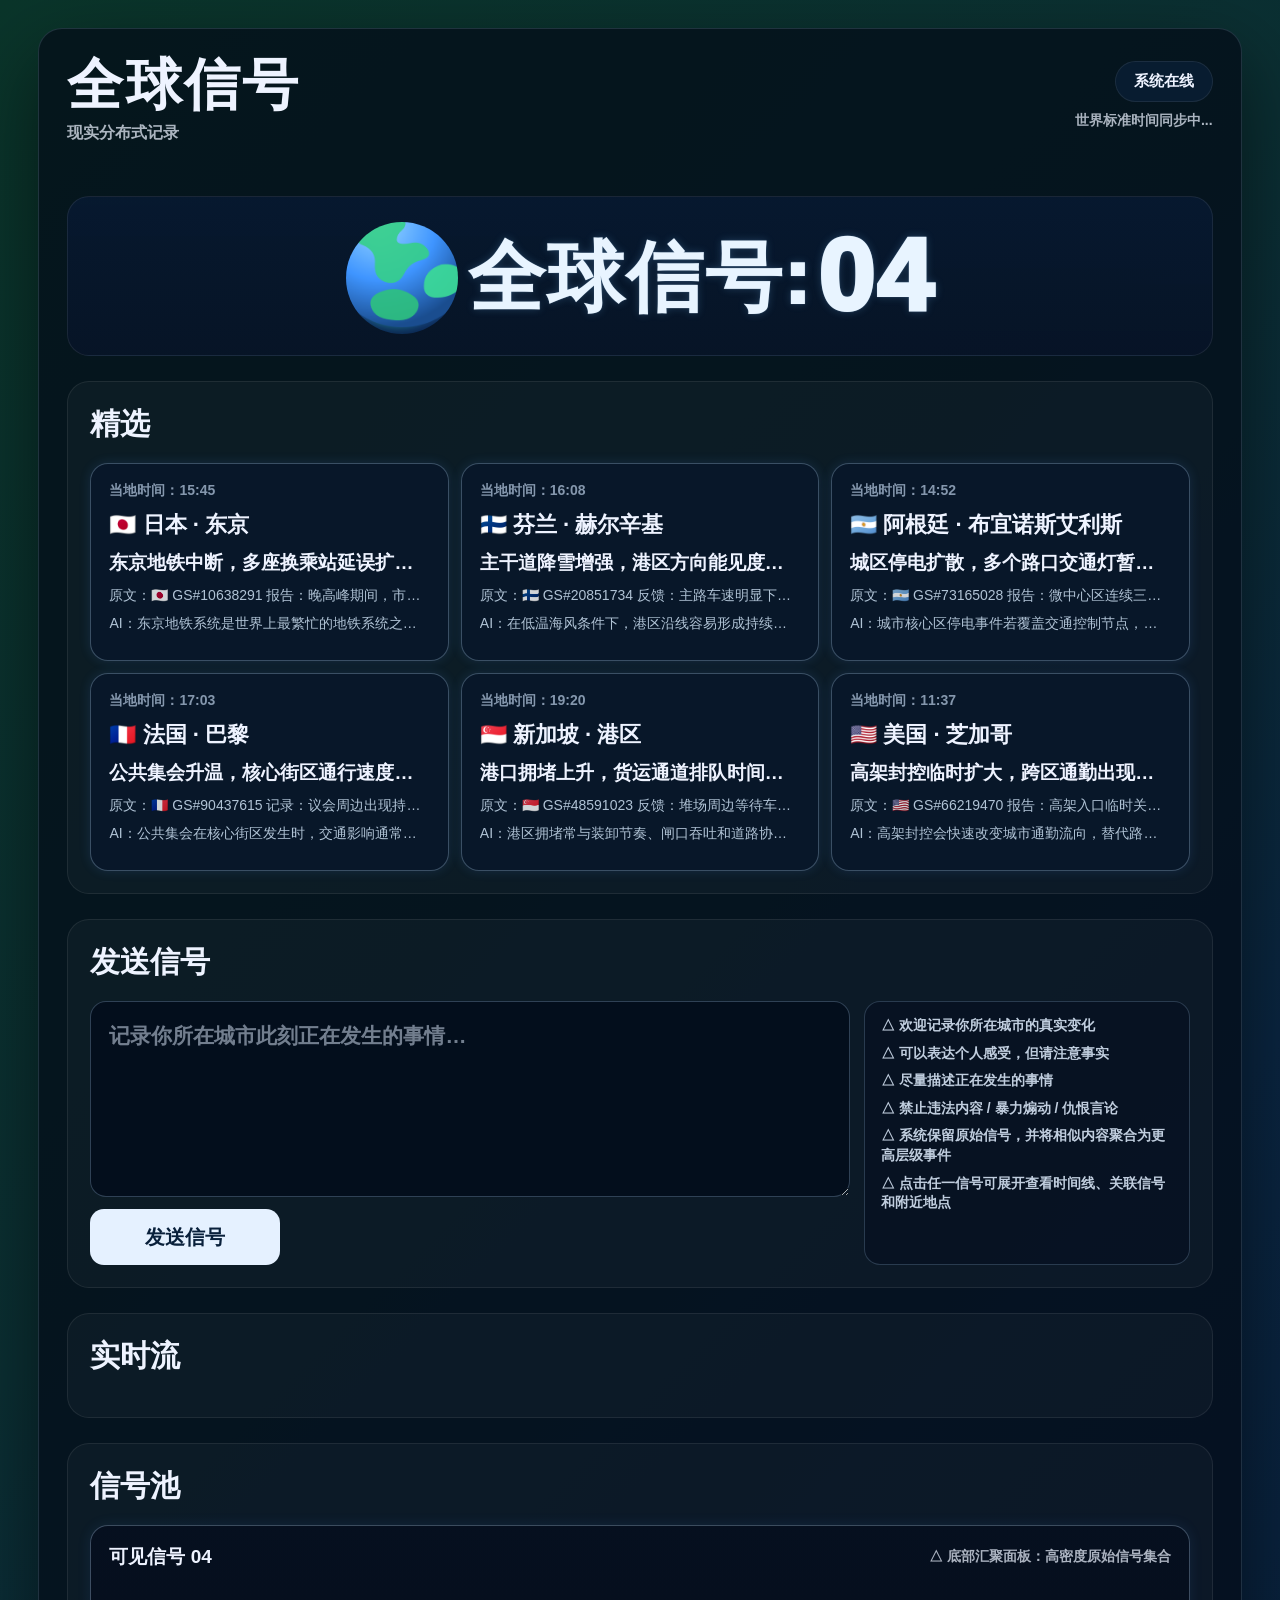
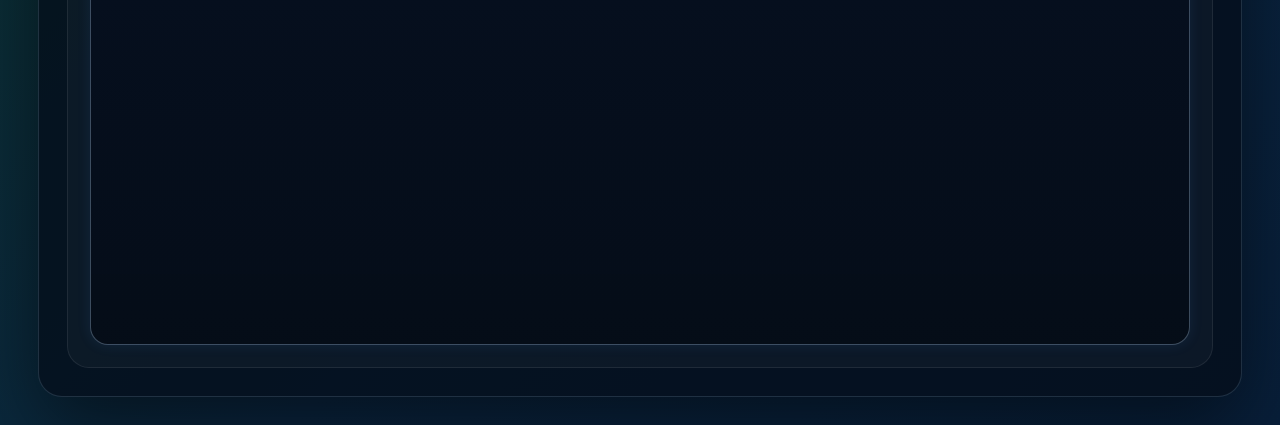
==== commit 782d8c8a: "Harden WeChat share metadata and cache behavior. Prioritize PNG share image tags, bump static asset " ====
--- a/index.html
+++ b/index.html
@@ -10,18 +10,17 @@
   <meta property="og:title" content="全球信号" />
   <meta property="og:description" content="现实分布式记录" />
   <meta property="og:url" content="https://globalhumansignal.com/" />
-  <meta property="og:image" content="https://globalhumansignal.com/share-globe.png?v=20260312-2" />
+  <meta property="og:image" content="https://globalhumansignal.com/share-globe.png?v=20260312-4" />
+  <meta property="og:image:secure_url" content="https://globalhumansignal.com/share-globe.png?v=20260312-4" />
   <meta property="og:image:type" content="image/png" />
   <meta property="og:image:width" content="1200" />
   <meta property="og:image:height" content="630" />
   <meta property="og:image:alt" content="全球信号 - 现实分布式记录" />
-  <meta property="og:image" content="https://globalhumansignal.com/share-globe.svg?v=20260312-1" />
-  <meta property="og:image:type" content="image/svg+xml" />
   <meta name="twitter:card" content="summary_large_image" />
   <meta name="twitter:title" content="全球信号" />
   <meta name="twitter:description" content="现实分布式记录" />
-  <meta name="twitter:image" content="https://globalhumansignal.com/share-globe.png?v=20260312-2" />
-  <link rel="stylesheet" href="style.css?v=20260312-1" />
+  <meta name="twitter:image" content="https://globalhumansignal.com/share-globe.png?v=20260312-4" />
+  <link rel="stylesheet" href="style.css?v=20260312-4" />
 </head>
 <body>
   <main class="page">
@@ -38,7 +37,9 @@
 
     <section class="hero">
       <h2 id="heroStatus">
-        <span class="hero-emoji" aria-hidden="true">🌏</span>
+        <span class="hero-emoji" aria-hidden="true">
+          <img class="hero-globe-img" src="share-globe.png?v=20260312-4" alt="" />
+        </span>
         <span class="hero-text">
           <span class="hero-label">全球信号:</span><span class="hero-count">04</span>
         </span>
@@ -128,6 +129,6 @@
     </section>
   </main>
 
-  <script src="script.js?v=20260312-1"></script>
+  <script src="script.js?v=20260312-4"></script>
 </body>
 </html>
--- a/style.css
+++ b/style.css
@@ -1,4 +1,6 @@
-* { box-sizing: border-box; }
+* {
+  box-sizing: border-box;
+}
 
 :root {
   color-scheme: dark;
@@ -17,851 +19,765 @@
 body {
   margin: 0;
   min-height: 100vh;
-  background: var(--bg);
-  background-attachment: fixed;
+  background: linear-gradient(135deg, #0a352a 0%, #0b2f33 42%, #0a2540 70%, #081f3a 100%);
   color: var(--text);
   font-family: -apple-system, BlinkMacSystemFont, "Segoe UI", "PingFang SC", "Microsoft YaHei", sans-serif;
-  line-height: 1.5;
-}
-
-a { color: inherit; text-decoration: none; }
-button, input, textarea { font: inherit; }
-
-.container {
-  width: min(1180px, 94vw);
-  margin: 32px auto 40px;
-  padding: 20px 22px 72px;
-  border-radius: 28px;
-  background: radial-gradient(circle at top left, rgba(120, 180, 255, 0.12), transparent 55%)
-              border-box,
-              radial-gradient(circle at bottom right, rgba(147, 92, 255, 0.16), transparent 55%)
-              border-box,
-              rgba(4, 9, 20, 0.94);
-  box-shadow:
-    0 30px 80px rgba(0, 0, 0, 0.72),
-    0 0 0 1px rgba(255, 255, 255, 0.02);
-}
-
-.container::before {
-  content: "";
-  position: fixed;
-  inset: 0;
-  pointer-events: none;
-  background: radial-gradient(circle at 20% 0%, rgba(142, 197, 255, 0.08), transparent 38%);
-  z-index: -1;
-}
-
-.topbar {
+}
+
+button,
+textarea {
+  font: inherit;
+}
+
+.page {
+  width: min(1320px, 94vw);
+  margin: 28px auto;
+  padding: 28px;
+  border-radius: 24px;
+  background: rgba(4, 12, 24, 0.75);
+  border: 1px solid rgba(180, 220, 255, 0.15);
+  box-shadow: 0 30px 80px rgba(0, 0, 0, 0.5);
+}
+
+.header {
   display: flex;
   justify-content: space-between;
   align-items: flex-start;
-  gap: 16px;
-  padding: 18px 0 26px;
-  border-bottom: 1px solid var(--line);
-  margin-bottom: 24px;
-}
-
-.brand h1 {
-  margin: 0;
-  font-size: clamp(36px, 5.5vw, 64px);
-  line-height: 0.95;
-  letter-spacing: 0.06em;
-  text-transform: uppercase;
-}
-
-.brand p {
-  margin: 12px 0 0;
+  gap: 24px;
+  padding-bottom: 24px;
+}
+
+.header-left h1 {
+  margin: 0;
+  font-size: 56px;
+  line-height: 1;
+  font-weight: 900;
+  letter-spacing: 0.04em;
+}
+
+.header-left p {
+  margin: 10px 0 0;
+  font-size: 16px;
+  font-weight: 600;
   color: var(--muted);
-  font-size: 14px;
-  letter-spacing: 0.18em;
-  text-transform: uppercase;
-}
-
-.topbar-side {
-  display: grid;
+}
+
+.header-right {
+  display: grid;
+  justify-items: end;
   gap: 10px;
-  justify-items: end;
-}
-
-.status-pill,
-.composer-status {
-  border: 1px solid rgba(255,255,255,0.14);
+  padding-top: 4px;
+}
+
+.header-status {
+  padding: 10px 18px;
+  border: 1px solid var(--line);
   border-radius: 999px;
-  padding: 12px 16px;
-  font-size: 13px;
-  white-space: nowrap;
-  color: rgba(255,255,255,0.9);
-  background: rgba(255,255,255,0.03);
-}
-
-.composer-status.is-live {
-  border-color: rgba(120,180,255,0.3);
-  background: rgba(120,180,255,0.12);
-  color: #dcecff;
-}
-
-.topbar-clock {
+  background: rgba(10, 32, 56, 0.7);
+  font-size: 15px;
+  font-weight: 700;
+}
+
+.header-clock {
+  font-size: 14px;
+  font-weight: 600;
   color: var(--muted);
-  font-size: 12px;
-  letter-spacing: 0.12em;
-  text-transform: uppercase;
-}
-
-.hero-bar {
+}
+
+.hero {
+  margin-top: 28px;
+  padding: 23px 22px;
+  border-radius: 22px;
+  border: 1px solid var(--line);
+  background: linear-gradient(180deg, rgba(8, 26, 51, 0.82), rgba(8, 20, 40, 0.86));
+  display: grid;
+  justify-items: center;
+  gap: 8px;
+}
+
+.hero h2 {
+  margin: 0;
+  font-size: 40px;
+  font-weight: 900;
+  line-height: 1;
   display: flex;
   align-items: center;
   justify-content: center;
-  gap: 16px;
-  margin: 34px 0 26px;
-  padding: 22px 24px;
-  border-radius: 20px;
+  gap: 10px;
+  text-align: center;
+  white-space: nowrap;
+  flex-wrap: nowrap;
+}
+
+.hero-emoji {
+  width: 112px;
+  height: 112px;
+  line-height: 0;
+  display: inline-flex;
+  align-items: center;
+  justify-content: center;
+  flex: 0 0 auto;
+  transform: translateY(2px);
+  overflow: hidden;
+  border-radius: 50%;
+}
+
+.hero-globe-img {
+  width: 100%;
+  height: 100%;
+  display: block;
+  object-fit: cover;
+  object-position: center;
+  transform: scale(2.45);
+  transform-origin: center center;
+}
+
+.hero-text {
+  font-size: 96px;
+  line-height: 1;
+  display: inline-flex;
+  align-items: center;
+  gap: 6px;
+  font-weight: 920;
+  letter-spacing: 0.02em;
+  color: #e8f4ff;
+  text-shadow:
+    0 0 8px rgba(120, 190, 255, 0.22),
+    0 0 1px rgba(210, 236, 255, 0.5);
+  transform: translateY(1px);
+}
+
+.hero-label {
+  font-size: 0.8em;
+}
+
+.hero-count {
+  font-size: 1.06em;
+  font-weight: 950;
+}
+
+.section {
+  margin-top: 25px;
+  padding: 22px;
+  border-radius: 22px;
   border: 1px solid var(--line);
-  background: linear-gradient(180deg, rgba(7,18,39,0.95), rgba(9,17,28,0.9));
-  text-align: center;
-  font-size: 16px;
-}
-
-.hero-globe {
-  width: 36px;
-  height: 36px;
-  border-radius: 50%;
-  background: radial-gradient(circle at 35% 35%, #6ec8ff, #2f80ff 55%, #112a54 100%);
-  box-shadow: 0 0 18px rgba(72,151,255,0.45);
-  flex: 0 0 auto;
-}
-
-.hero-bar-text {
-  display: grid;
-  gap: 4px;
-}
-
-.hero-bar-text strong {
-  font-size: 34px;
-  line-height: 1.1;
+  background: var(--panel);
+}
+
+.section-title {
+  margin: 0 0 18px;
+  font-size: 30px;
+  font-weight: 900;
+}
+
+.featured-grid {
+  display: grid;
+  grid-template-columns: repeat(3, minmax(0, 1fr));
+  grid-template-rows: repeat(2, minmax(0, 1fr));
+  gap: 12px;
+}
+
+.featured-card {
+  min-height: 198px;
+  padding: 18px;
+  border-radius: 18px;
+  border: 1px solid rgba(188, 223, 255, 0.28);
+  background: rgba(8, 23, 43, 0.72);
+  display: grid;
+  gap: 10px;
+  align-content: start;
+  box-shadow: 0 0 12px rgba(76, 146, 255, 0.14);
+  cursor: pointer;
+  max-height: 228px;
+  overflow: hidden;
+  transform-origin: center top;
+  transition: border-color 220ms ease, box-shadow 220ms ease;
+}
+
+.featured-card:hover {
+  border-color: rgba(198, 231, 255, 0.36);
+}
+
+.featured-card.is-source-active {
+  border-color: rgba(204, 235, 255, 0.48);
+  box-shadow: 0 0 14px rgba(106, 178, 255, 0.2);
+  z-index: 2;
+}
+
+.featured-time {
+  margin: 0;
+  font-size: 14px;
+  font-weight: 650;
+  color: rgba(210, 231, 255, 0.62);
+}
+
+.featured-location {
+  margin: 0;
+  font-size: 22px;
   font-weight: 800;
-  letter-spacing: 0.02em;
-}
-
-.hero-bar-text span {
-  color: var(--muted);
-  font-size: 15px;
-}
-
-.input-rules {
-  margin: -8px 0 20px;
-  display: grid;
-  gap: 4px;
-  color: rgba(235,242,255,0.72);
-  font-size: 12px;
-}
-
-.section {
-  margin-top: 26px;
-  padding: 18px 18px 20px;
-  border-radius: 22px;
-  border: 1px solid rgba(255,255,255,0.06);
-  background:
-    linear-gradient(135deg, rgba(255, 255, 255, 0.04), rgba(7, 14, 27, 0.85));
+}
+
+.featured-event {
+  margin: 0;
+  font-size: 19px;
+  font-weight: 760;
+  line-height: 1.35;
+}
+
+.featured-origin,
+.featured-ai {
+  margin: 0;
+  font-size: 14px;
+  line-height: 1.32;
+  color: rgba(214, 233, 251, 0.82);
+}
+
+.featured-time,
+.featured-location,
+.featured-event,
+.featured-origin,
+.featured-ai {
+  display: block;
+  white-space: nowrap;
+  overflow: hidden;
+  text-overflow: ellipsis;
+}
+
+.featured-popover {
+  position: fixed;
+  z-index: 60;
+  width: min(700px, calc(100vw - 24px));
+  padding: 20px 20px 18px;
+  border-radius: 16px;
+  border: 1px solid rgba(198, 232, 255, 0.4);
+  background: rgba(7, 19, 37, 0.9);
+  backdrop-filter: blur(8px);
   box-shadow:
-    0 18px 45px rgba(0,0,0,0.35);
-  backdrop-filter: blur(16px);
-}
-
-.section-header {
+    0 18px 42px rgba(2, 8, 18, 0.42),
+    0 0 18px rgba(102, 176, 255, 0.14);
+  opacity: 0;
+  transform: perspective(1100px) translate3d(0, 18px, 0) scale(0.88) rotateX(10deg);
+  transform-origin: center center;
+  filter: blur(1px) saturate(0.95);
+  pointer-events: none;
+  max-height: calc(100vh - 24px);
+  overflow-y: auto;
+  overscroll-behavior: contain;
+  will-change: transform, opacity, filter;
+  transition:
+    opacity 320ms ease,
+    transform 420ms cubic-bezier(0.2, 0.82, 0.2, 1),
+    filter 360ms ease;
+}
+
+.featured-popover.is-open {
+  opacity: 1;
+  transform: perspective(1100px) translate3d(0, 0, 0) scale(1) rotateX(0deg);
+  filter: blur(0) saturate(1);
+  pointer-events: auto;
+}
+
+.featured-popover.placement-bottom {
+  transform: perspective(1100px) translate3d(0, -18px, 0) scale(0.88) rotateX(-10deg);
+}
+
+.featured-popover.placement-bottom.is-open {
+  transform: perspective(1100px) translate3d(0, 0, 0) scale(1) rotateX(0deg);
+}
+
+.featured-popover-top {
   display: flex;
   justify-content: space-between;
-  align-items: flex-end;
-  gap: 12px;
-  margin-bottom: 14px;
-}
-
-.section-title {
-  margin: 0;
-  font-size: 22px;
-  letter-spacing: 0.04em;
-}
-
-.section-note {
-  color: rgba(235,242,255,0.62);
-  font-size: 12px;
-  line-height: 1.5;
-}
-
-.section-note::before,
-.muted::before,
-.hint-card::before,
-.footer-note::before,
-.triangle-note::before,
-.active-filter::before,
-.detail-updating::before {
-  content: "△ ";
-  color: rgba(235,242,255,0.7);
-}
-
-.stream-tools {
-  display: grid;
-  justify-items: end;
-  gap: 8px;
-}
-
-.active-filter {
-  margin-bottom: 10px;
-}
-
-.featured-grid {
-  display: grid;
-  grid-template-columns: repeat(3, 1fr);
-  gap: 14px;
-}
-
-.featured-card {
-  min-height: 220px;
-  padding: 20px;
-  border-radius: 20px;
-  background: rgba(255,255,255,0.03);
-  border: 1px solid rgba(255,255,255,0.08);
-  display: flex;
-  flex-direction: column;
-  justify-content: space-between;
-  transition: transform 0.18s ease, border-color 0.18s ease, background 0.18s ease, box-shadow 0.18s ease;
-}
-
-.featured-card:hover {
-  transform: translateY(-3px);
-  border-color: rgba(120,180,255,0.35);
-  box-shadow: 0 12px 24px rgba(0,0,0,0.2);
-}
-
-.featured-card.system,
-.featured-card.active {
-  background: linear-gradient(180deg, rgba(20,41,78,0.38), rgba(14,24,42,0.5));
-  border-color: rgba(100,160,255,0.2);
-}
-
-.featured-card.stat-card {
-  background: linear-gradient(180deg, rgba(15,24,40,0.66), rgba(8,14,23,0.9));
-}
-
-.featured-head {
-  display: flex;
   align-items: center;
   gap: 10px;
-}
-
-.featured-code {
-  font-size: 12px;
-  letter-spacing: 0.12em;
-  color: rgba(235,242,255,0.72);
-}
-
-.featured-flag {
+  margin-bottom: 8px;
+}
+
+.featured-popover-title {
+  margin: 0;
+  font-size: 16px;
+  font-weight: 760;
+  color: rgba(214, 233, 251, 0.82);
+}
+
+.featured-popover-close {
+  border: 1px solid rgba(200, 233, 255, 0.36);
+  border-radius: 999px;
+  background: rgba(255, 255, 255, 0.03);
+  color: rgba(227, 241, 255, 0.92);
+  padding: 4px 12px;
+  font-size: 13px;
+  font-weight: 700;
+  cursor: pointer;
+}
+
+.featured-popover-body {
+  display: grid;
+  gap: 10px;
+}
+
+.featured-popover-body .featured-time,
+.featured-popover-body .featured-location,
+.featured-popover-body .featured-event,
+.featured-popover-body .featured-origin,
+.featured-popover-body .featured-ai {
+  margin: 0;
+  display: block;
+  white-space: normal;
+  overflow: visible;
+  text-overflow: unset;
+}
+
+.featured-popover-body .featured-time {
+  font-size: 14px;
+}
+
+.featured-popover-body .featured-location {
+  font-size: 24px;
+}
+
+.featured-popover-body .featured-event {
   font-size: 20px;
-  margin-bottom: 0;
-  line-height: 1;
-  color: rgba(235,242,255,0.62);
-}
-
-.featured-title {
-  font-size: 24px;
-  line-height: 1.3;
-  font-weight: 700;
-}
-
-.featured-meta {
-  margin-top: 12px;
-  font-size: 14px;
-  color: rgba(235,242,255,0.68);
+}
+
+.featured-popover-body .featured-origin,
+.featured-popover-body .featured-ai {
+  font-size: 16px;
+  line-height: 1.45;
+}
+
+.submit-layout {
+  display: grid;
+  grid-template-columns: 7fr 3fr;
+  gap: 14px;
+}
+
+.submit-left {
+  display: grid;
+  gap: 12px;
+}
+
+.submit-left textarea {
+  width: 100%;
+  min-height: 196px;
+  padding: 18px;
+  border-radius: 16px;
+  border: 1px solid rgba(180, 220, 255, 0.25);
+  background: rgba(4, 14, 28, 0.92);
+  color: var(--text);
+  font-size: 21px;
+  font-weight: 600;
   line-height: 1.5;
-}
-
-.send-grid {
-  display: grid;
-  grid-template-columns: minmax(0, 1fr) 340px;
-  gap: 16px;
-  align-items: stretch;
-}
-
-.send-box,
-.hint-card,
-.flow-item,
-.pool-side,
-.pool-center,
-.metric,
-.modal-block,
-.detail-card {
-  border-radius: 20px;
-  background: rgba(255,255,255,0.03);
-  border: 1px solid rgba(255,255,255,0.08);
-}
-
-.send-box,
-.pool-side,
-.pool-center {
-  padding: 14px;
-}
-
-.send-fields-row {
-  display: grid;
-  grid-template-columns: repeat(3, minmax(0, 1fr));
-  gap: 12px;
-  margin-bottom: 12px;
-}
-
-.field-group {
-  display: grid;
-  gap: 8px;
-}
-
-.field-group span,
-.send-label,
-.metric-label,
-.signal-status,
-.modal-block h5,
-.topbar-clock {
-  color: rgba(235,242,255,0.72);
-  font-size: 12px;
-  letter-spacing: 0.08em;
-  text-transform: uppercase;
-}
-
-.text-input,
-textarea {
-  width: 100%;
-  border: 1px solid rgba(255,255,255,0.08);
+  resize: vertical;
   outline: none;
+}
+
+.submit-left textarea::placeholder {
+  color: rgba(225, 238, 255, 0.5);
+}
+
+.submit-btn {
+  height: 56px;
+  min-width: 190px;
+  width: fit-content;
+  padding: 0 26px;
+  border: none;
+  border-radius: 14px;
+  background: #e5f1ff;
+  color: #09203b;
+  font-size: 20px;
+  font-weight: 900;
+  cursor: pointer;
+}
+
+.submit-rules {
   border-radius: 16px;
+  border: 1px solid rgba(180, 220, 255, 0.2);
+  background: rgba(7, 18, 35, 0.9);
   padding: 14px 16px;
-  background: rgba(0,0,0,0.22);
-  color: var(--text);
-}
-
-.text-input:focus,
-textarea:focus {
-  border-color: rgba(120,180,255,0.35);
-  box-shadow: 0 0 0 3px rgba(120,180,255,0.12);
-}
-
-textarea {
-  min-height: 126px;
-  resize: vertical;
-  font-size: 16px;
-  line-height: 1.6;
-}
-
-.send-label {
-  display: flex;
-  justify-content: space-between;
-  gap: 12px;
-  margin-bottom: 10px;
-}
-
-.send-hints {
   display: grid;
   gap: 8px;
   align-content: start;
 }
 
-.send-hints-mobile {
-  display: none;
-  margin-top: 12px;
-  gap: 8px;
-}
-
-.hint-card {
-  padding: 14px;
-  color: rgba(235,242,255,0.76);
-  font-size: 13px;
-  line-height: 1.55;
-  background: rgba(255,255,255,0.025);
-}
-
-.send-actions {
-  display: flex;
-  align-items: center;
-  justify-content: flex-end;
-  gap: 12px;
-  margin-top: 12px;
-}
-
-.send-action-buttons {
-  display: flex;
-  gap: 10px;
-  flex-wrap: wrap;
-}
-
-.sr-counter {
-  display: none;
-}
-
-.muted {
-  color: var(--muted-soft);
-  font-size: 12px;
-  line-height: 1.5;
-}
-
-button {
+.submit-rules p {
+  margin: 0;
+  font-size: 14px;
+  line-height: 1.4;
+  font-weight: 650;
+  color: rgba(225, 238, 255, 0.85);
+}
+
+.live-list {
+  display: grid;
+  gap: 9px;
+}
+
+.live-item {
+  border-radius: 14px;
+  border: 1px solid rgba(188, 223, 255, 0.28);
+  background: rgba(7, 22, 43, 0.8);
+  padding: 12px;
+  box-shadow: 0 0 10px rgba(76, 146, 255, 0.12);
+}
+
+.signal-trigger {
+  width: 100%;
   border: none;
-  outline: none;
-  cursor: pointer;
-  transition: transform 0.16s ease, opacity 0.16s ease, box-shadow 0.16s ease;
-}
-
-button:hover {
-  transform: translateY(-1px);
-  box-shadow: 0 8px 16px rgba(0,0,0,0.2);
-}
-
-.primary-btn {
-  padding: 14px 20px;
-  border-radius: 999px;
-  background: var(--white-pill);
-  color: #08111f;
-  font-weight: 700;
-  font-size: 15px;
-}
-
-.ghost-btn {
-  padding: 12px 16px;
-  border-radius: 999px;
-  background: rgba(255,255,255,0.05);
-  color: #eef3ff;
-  border: 1px solid rgba(255,255,255,0.1);
-  font-size: 14px;
-}
-
-.ghost-btn.small {
-  padding: 7px 12px;
-  font-size: 12px;
-}
-
-.flow-list {
-  display: grid;
-  gap: 12px;
-}
-
-.flow-item {
-  padding: 15px 16px;
-  display: grid;
-  gap: 8px;
-  transition: border-color 0.2s ease, background 0.2s ease;
-}
-
-.flow-item:hover {
-  border-color: rgba(120,180,255,0.25);
-  background: rgba(255,255,255,0.045);
-}
-
-.flow-trigger {
-  border: 0;
   background: transparent;
   color: inherit;
   padding: 0;
   text-align: left;
-}
-
-.flow-top {
+  cursor: pointer;
+}
+
+.live-meta {
   display: flex;
   flex-wrap: wrap;
-  gap: 10px;
   align-items: center;
-  font-size: 12px;
-  color: rgba(235,242,255,0.62);
-}
-
-.filter-flag,
-.filter-city {
-  cursor: pointer;
-}
-
-.filter-flag:hover,
-.filter-city:hover {
-  color: #dcecff;
-  text-decoration: underline;
-}
-
-.flow-flag {
-  font-size: 12px;
-  letter-spacing: 0.08em;
-  text-transform: uppercase;
-}
-
-.flow-text {
-  font-size: 15px;
-  line-height: 1.6;
-  color: #eef3ff;
-}
-
-.flow-tags,
-.signal-bottom,
-.pool-actions,
-.city-list {
-  display: flex;
-  flex-wrap: wrap;
-  gap: 8px;
-}
-
-.tag {
-  padding: 6px 10px;
+  gap: 7px;
+  font-size: 14px;
+  font-weight: 700;
+}
+
+.live-location {
+  font-weight: 850;
+}
+
+.live-time {
+  color: var(--muted);
+}
+
+.live-tag {
+  padding: 3px 10px;
   border-radius: 999px;
-  background: rgba(255,255,255,0.05);
-  border: 1px solid rgba(255,255,255,0.08);
-  font-size: 12px;
-  color: rgba(235,242,255,0.74);
+  border: 1px solid rgba(180, 220, 255, 0.2);
+  font-size: 13px;
+  color: rgba(210, 231, 255, 0.94);
+}
+
+.live-text {
+  margin: 6px 0 0;
+  font-size: 18px;
+  font-weight: 760;
+  line-height: 1.35;
 }
 
 .signal-details {
   display: none;
-  margin-top: 12px;
-}
-
-.detail-updating {
-  margin-bottom: 10px;
-  font-size: 12px;
-  color: rgba(235,242,255,0.68);
-  letter-spacing: 0.04em;
-  text-transform: uppercase;
+  margin-top: 10px;
+  border-radius: 12px;
+  border: 1px solid rgba(180, 220, 255, 0.15);
+  background: rgba(6, 16, 30, 0.9);
+  padding: 10px 12px;
 }
 
 .signal.open .signal-details {
-  display: block;
-}
-
-.detail-grid {
-  display: grid;
-  grid-template-columns: repeat(3, minmax(0, 1fr));
-  gap: 12px;
-}
-
-.detail-card {
-  padding: 12px;
-}
-
-.detail-card h3 {
-  margin: 0 0 8px;
-  font-size: 12px;
-  letter-spacing: 0.08em;
-  text-transform: uppercase;
-  color: rgba(235,242,255,0.66);
-}
-
-.detail-card p,
-.detail-card ul {
-  margin: 0;
-  font-size: 13px;
-  line-height: 1.6;
-  color: rgba(235,242,255,0.84);
-}
-
-.detail-card ul { padding-left: 18px; }
-
-.pool-layout {
-  display: grid;
-  grid-template-columns: 1fr 1.2fr 1fr;
-  gap: 16px;
-  align-items: stretch;
-}
-
-.pool-side h4, .pool-center h4 {
-  margin: 0 0 10px;
-  font-size: 16px;
-}
-
-.pool-metrics {
-  display: grid;
-  gap: 10px;
-  margin-bottom: 14px;
-}
-
-.pool-metrics.compact {
-  margin-top: 16px;
-}
-
-.metric {
-  padding: 12px 14px;
-  background: rgba(0,0,0,0.18);
-}
-
-.metric-value {
-  font-size: 20px;
-  font-weight: 700;
-}
-
-.metric-value.small {
-  font-size: 16px;
-}
-
-.triangle-note {
-  font-size: 12px;
-  color: rgba(235,242,255,0.62);
-  line-height: 1.6;
-  margin-top: 10px;
-}
-
-.signal-display {
-  min-height: 360px;
-  display: flex;
-  flex-direction: column;
-  justify-content: space-between;
+  display: grid;
+  gap: 4px;
+}
+
+.signal-details p {
+  margin: 0;
+  font-size: 14px;
+  line-height: 1.45;
+  color: rgba(217, 233, 250, 0.86);
+}
+
+.pool-panel {
+  min-height: 420px;
+  border-radius: 18px;
+  border: 1px solid rgba(188, 223, 255, 0.3);
+  background: linear-gradient(180deg, rgba(6, 16, 31, 0.97), rgba(5, 13, 24, 0.98));
+  padding: 18px;
+  display: grid;
+  grid-template-rows: auto 1fr;
   gap: 14px;
-}
-
-.signal-card {
-  flex: 1;
-  border-radius: 22px;
-  background: linear-gradient(180deg, rgba(16,29,57,0.62), rgba(9,16,31,0.82));
-  border: 1px solid rgba(120,180,255,0.18);
-  padding: 20px;
-  position: relative;
-  overflow: hidden;
-}
-
-.signal-card::after {
-  content: "";
-  position: absolute;
-  right: -20%;
-  top: -40%;
-  width: 220px;
-  height: 220px;
-  background: radial-gradient(circle, rgba(142, 197, 255, 0.16), transparent 70%);
-  pointer-events: none;
-}
-
-.signal-card.empty {
-  display: flex;
-  align-items: center;
-  justify-content: center;
-  color: rgba(235,242,255,0.4);
-  border-style: dashed;
-}
-
-.signal-title {
-  font-size: 22px;
-  line-height: 1.35;
-  font-weight: 700;
-  margin-bottom: 16px;
-}
-
-.signal-body {
-  color: rgba(235,242,255,0.82);
-  line-height: 1.7;
-  font-size: 15px;
-}
-
-.signal-mini {
-  font-size: 12px;
-  color: rgba(235,242,255,0.62);
-}
-
-.pool-actions {
-  justify-content: center;
-}
-
-.draw-btn {
-  min-width: 150px;
-  padding: 14px 18px;
-  border-radius: 16px;
-  font-weight: 700;
-  font-size: 14px;
-  background: #eef3ff;
-  color: #08111f;
-}
-
-.draw-btn.ai {
-  background: linear-gradient(90deg, #8ec5ff, #d5e8ff);
-}
-
-.city-list {
-  margin-top: 12px;
-}
-
-.city-list.large span {
-  padding: 8px 12px;
-}
-
-.city-list span {
-  border-radius: 999px;
-  background: rgba(255,255,255,0.05);
-  border: 1px solid rgba(255,255,255,0.08);
-  font-size: 12px;
-  color: rgba(235,242,255,0.74);
-  padding: 6px 10px;
-}
-
-.footer-note {
-  margin-top: 14px;
-  text-align: center;
-  font-size: 12px;
-  color: rgba(235,242,255,0.55);
-  line-height: 1.6;
-}
-
-.modal-mask {
-  position: fixed;
-  inset: 0;
-  background: rgba(2,8,18,0.72);
-  display: none;
-  align-items: center;
-  justify-content: center;
-  padding: 20px;
-  z-index: 50;
-}
-
-.modal-mask.show {
-  display: flex;
-}
-
-.modal {
-  width: min(760px, 100%);
-  max-height: 88vh;
-  overflow: auto;
-  border-radius: 24px;
-  background: #07111f;
-  border: 1px solid rgba(255,255,255,0.1);
-  padding: 22px;
-}
-
-.modal-top {
+  box-shadow: 0 0 14px rgba(76, 146, 255, 0.1);
+}
+
+.pool-head {
   display: flex;
   justify-content: space-between;
-  align-items: start;
-  gap: 16px;
-  margin-bottom: 16px;
-}
-
-.modal-title {
-  margin: 0;
-  font-size: 24px;
-}
-
-.close-btn {
-  padding: 10px 14px;
-  border-radius: 999px;
-  background: rgba(255,255,255,0.08);
-  color: #fff;
-  border: 1px solid rgba(255,255,255,0.12);
-}
-
-.modal-block h5 {
-  margin: 0 0 10px;
-  color: rgba(235,242,255,0.62);
-}
-
-.modal-block p {
-  margin: 0;
-  line-height: 1.75;
-  color: rgba(235,242,255,0.86);
+  align-items: center;
+  gap: 14px;
+}
+
+.pool-count {
+  font-size: 19px;
+  font-weight: 850;
+}
+
+.pool-note {
+  font-size: 14px;
+  color: var(--muted);
+  font-weight: 650;
+}
+
+.pool-grid {
+  display: grid;
+  grid-template-columns: repeat(4, minmax(0, 1fr));
+  gap: 9px;
+  align-content: start;
+}
+
+.pool-item {
+  padding: 9px;
+  border-radius: 12px;
+  border: 1px solid rgba(188, 223, 255, 0.26);
+  background: rgba(8, 24, 44, 0.78);
+  display: grid;
+  gap: 5px;
+  box-shadow: 0 0 8px rgba(76, 146, 255, 0.1);
+}
+
+.pool-item .pool-row {
+  font-size: 13px;
+  font-weight: 700;
+  color: rgba(213, 233, 255, 0.78);
+}
+
+.pool-item .pool-main {
+  font-size: 14px;
+  font-weight: 800;
+  line-height: 1.35;
 }
 
 @media (max-width: 1100px) {
-  .featured-grid { grid-template-columns: repeat(2, 1fr); }
-  .pool-layout { grid-template-columns: 1fr; }
-  .send-grid { grid-template-columns: 1fr; }
-  .detail-grid { grid-template-columns: 1fr; }
-}
-
-@media (max-width: 700px) {
-  .container {
-    margin: 10px auto 24px;
-    padding: 14px 12px 24px;
-    border-radius: 18px;
-    display: flex;
+  .page {
+    width: min(980px, 96vw);
+    padding: 22px;
+  }
+
+  .featured-grid {
+    grid-template-columns: repeat(2, minmax(0, 1fr));
+    grid-template-rows: auto;
+  }
+
+  .submit-layout {
+    grid-template-columns: 1fr;
+  }
+
+  .pool-grid {
+    grid-template-columns: repeat(2, minmax(0, 1fr));
+  }
+}
+
+@media (max-width: 768px) {
+  .page {
+    width: 96vw;
+    margin: 12px auto 16px;
+    padding: 14px;
+    border-radius: 16px;
+  }
+
+  .header {
     flex-direction: column;
-    gap: 12px;
-  }
-
-  .featured-grid,
-  .send-fields-row { grid-template-columns: 1fr; }
-
-  .section-featured { order: 1; }
-  .section-send { order: 2; }
-
-  .topbar {
+    gap: 10px;
+    padding-bottom: 14px;
+  }
+
+  .header-left h1 {
+    font-size: 36px;
+    letter-spacing: 0.02em;
+  }
+
+  .header-left p {
+    margin-top: 6px;
+    font-size: 13px;
+  }
+
+  .header-right {
+    width: 100%;
+    justify-items: start;
+    gap: 8px;
+    padding-top: 0;
+  }
+
+  .hero {
+    margin-top: 14px;
+    padding: 12px 10px;
+    border-radius: 14px;
+  }
+
+  .hero h2 {
+    gap: 6px;
+  }
+
+  .hero-emoji {
+    width: 54px;
+    height: 54px;
+    transform: none;
+  }
+
+  .hero-globe-img {
+    transform: scale(2.55);
+  }
+
+  .hero-text {
+    font-size: 38px;
+    transform: none;
+    gap: 4px;
+    letter-spacing: 0.01em;
+  }
+
+  .section {
+    margin-top: 12px;
+    padding: 12px;
+    border-radius: 14px;
+  }
+
+  .section-title {
+    margin-bottom: 10px;
+    font-size: 24px;
+  }
+
+  .featured-grid {
+    grid-template-columns: 1fr;
+    gap: 10px;
+  }
+
+  .featured-card {
+    min-height: 132px;
+    max-height: 176px;
+    padding: 12px;
+    gap: 6px;
+  }
+
+  .featured-time {
+    font-size: 12px;
+  }
+
+  .featured-location {
+    font-size: 17px;
+  }
+
+  .featured-event {
+    font-size: 15px;
+  }
+
+  .featured-origin,
+  .featured-ai {
+    font-size: 12px;
+  }
+
+  .featured-popover {
+    width: calc(100vw - 16px);
+    padding: 14px 14px 12px;
+    border-radius: 12px;
+  }
+
+  .featured-popover-title {
+    font-size: 14px;
+  }
+
+  .featured-popover-close {
+    padding: 4px 10px;
+    font-size: 12px;
+  }
+
+  .featured-popover-body {
+    gap: 7px;
+  }
+
+  .featured-popover-body .featured-location {
+    font-size: 18px;
+  }
+
+  .featured-popover-body .featured-event {
+    font-size: 16px;
+  }
+
+  .featured-popover-body .featured-origin,
+  .featured-popover-body .featured-ai {
+    font-size: 13px;
+    line-height: 1.4;
+  }
+
+  .submit-left textarea {
+    min-height: 160px;
+    padding: 12px;
+    font-size: 16px;
+  }
+
+  .submit-btn {
+    width: 100%;
+    min-width: 0;
+    height: 46px;
+    font-size: 17px;
+  }
+
+  .submit-rules {
+    padding: 12px;
+    gap: 6px;
+  }
+
+  .submit-rules p {
+    font-size: 12px;
+  }
+
+  .live-item {
+    padding: 10px;
+  }
+
+  .live-meta {
+    gap: 6px;
+    font-size: 12px;
+  }
+
+  .live-tag {
+    font-size: 11px;
+    padding: 2px 8px;
+  }
+
+  .live-text {
+    margin-top: 4px;
+    font-size: 15px;
+  }
+
+  .signal-details {
+    margin-top: 8px;
+    padding: 8px 10px;
+  }
+
+  .signal-details p {
+    font-size: 12px;
+  }
+
+  .pool-panel {
+    min-height: 280px;
+    padding: 12px;
+    gap: 10px;
+  }
+
+  .pool-head {
     flex-direction: column;
-    align-items: stretch;
-    margin-bottom: 10px;
-    padding-bottom: 14px;
-  }
-
-  .topbar-side {
-    justify-items: start;
-  }
-
-  .brand h1 {
-    font-size: 38px;
-    letter-spacing: 0.03em;
-  }
-
-  .brand p {
+    align-items: flex-start;
+    gap: 4px;
+  }
+
+  .pool-count {
+    font-size: 16px;
+  }
+
+  .pool-note {
     font-size: 12px;
-    letter-spacing: 0.08em;
-  }
-
-  .hero-bar {
-    margin: 0;
-    border-radius: 14px;
-    padding: 12px 14px;
-  }
-
-  .hero-bar-text strong {
-    font-size: 15px;
-  }
-
-  .input-rules {
-    margin: 0;
-    padding: 10px 12px;
-    border-radius: 14px;
-    border: 1px solid rgba(255,255,255,0.08);
-    background: rgba(255,255,255,0.03);
-    gap: 6px;
-    font-size: 11px;
-  }
-
-  .section {
-    margin-top: 0;
-    padding: 12px;
-    border-radius: 16px;
-  }
-
-  .section-header {
-    align-items: flex-start;
-    margin-bottom: 10px;
-  }
-
-  .signal-title {
-    font-size: 20px;
-  }
-
-  textarea {
-    min-height: 120px;
-    font-size: 15px;
-  }
-
-  .text-input {
-    padding: 12px 14px;
-  }
-
-  .send-action-buttons {
-    width: 100%;
-  }
-
-  .send-hints-mobile {
-    display: grid;
-  }
-
-  .send-hints .hint-card:nth-child(-n+4) {
-    display: none;
-  }
-
-  .pool-actions,
-  .send-actions {
-    flex-direction: column;
-    align-items: stretch;
-  }
-
-  .draw-btn,
-  .primary-btn,
-  .ghost-btn {
-    width: 100%;
-    min-height: 44px;
+  }
+
+  .pool-grid {
+    grid-template-columns: repeat(2, minmax(0, 1fr));
+    gap: 8px;
+  }
+
+  .pool-item {
+    padding: 8px;
+  }
+
+  .pool-item .pool-row {
+    font-size: 12px;
+  }
+
+  .pool-item .pool-main {
+    font-size: 13px;
   }
 }
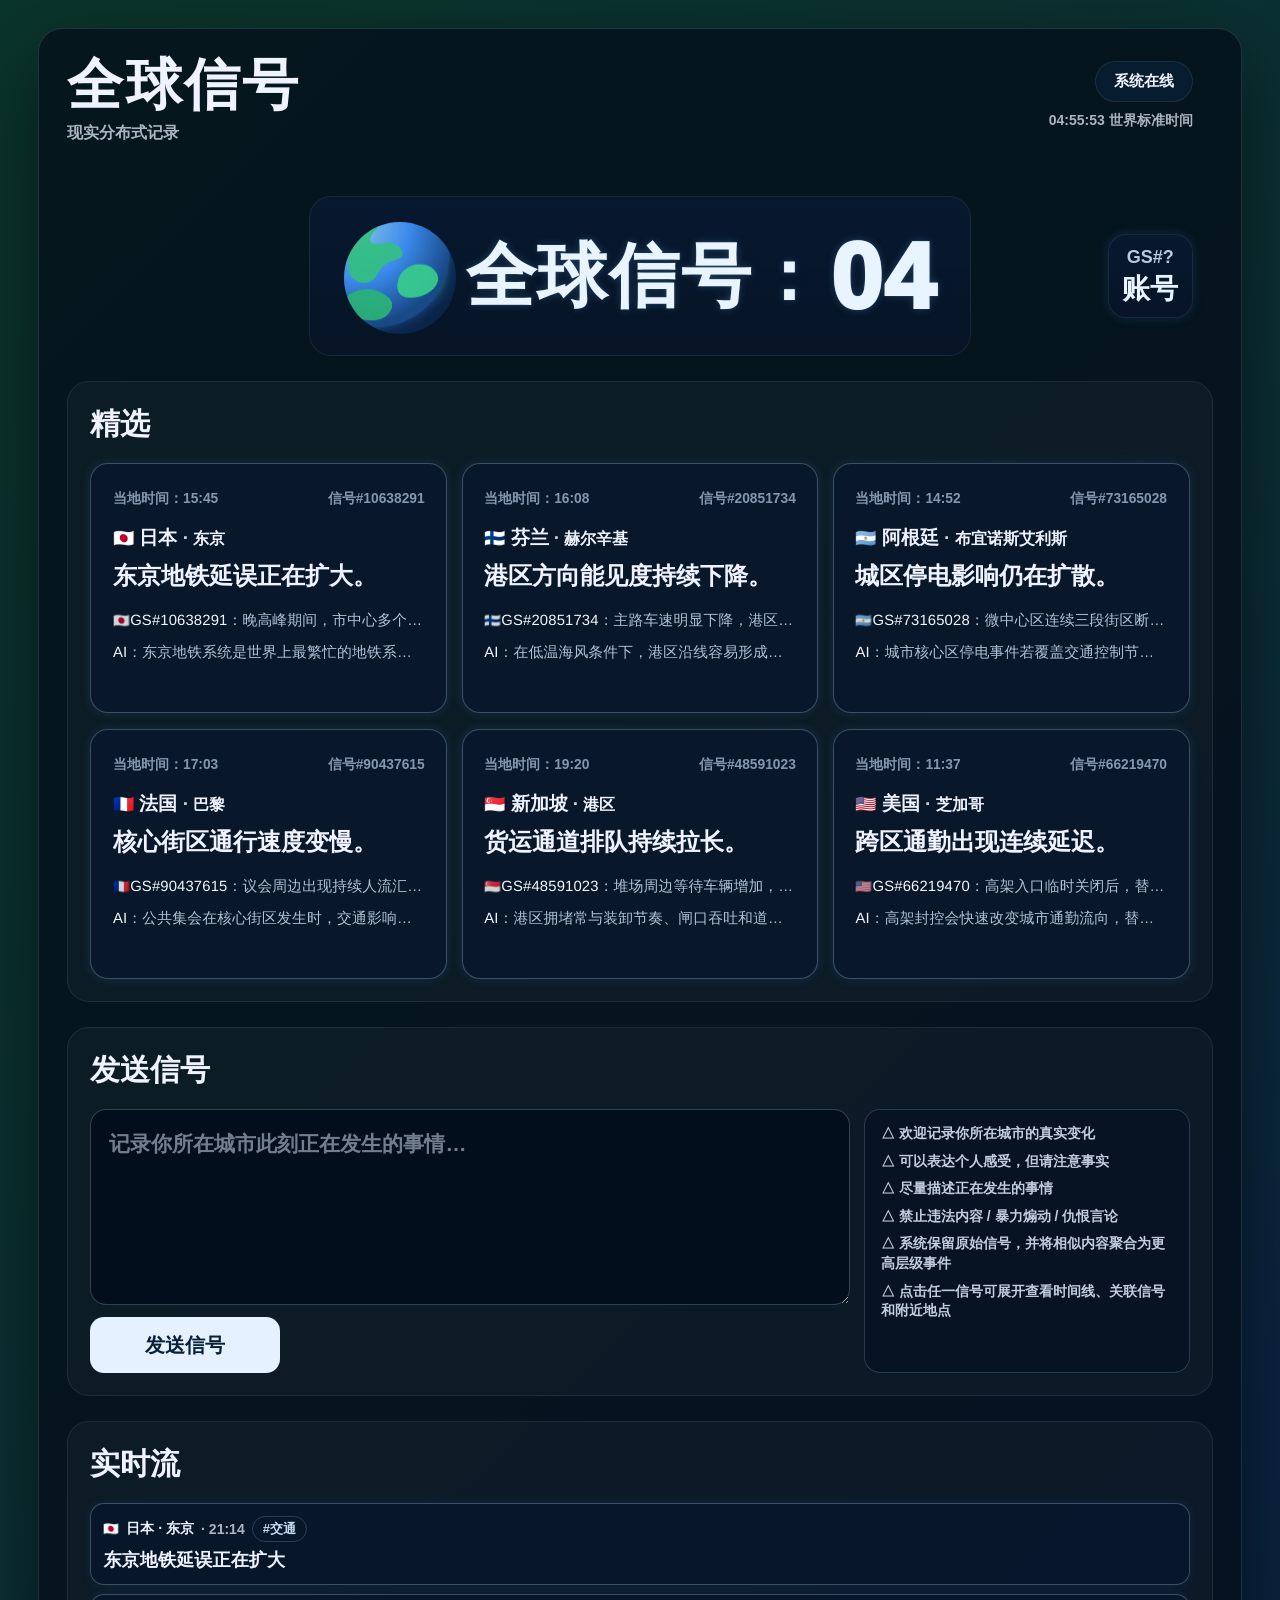
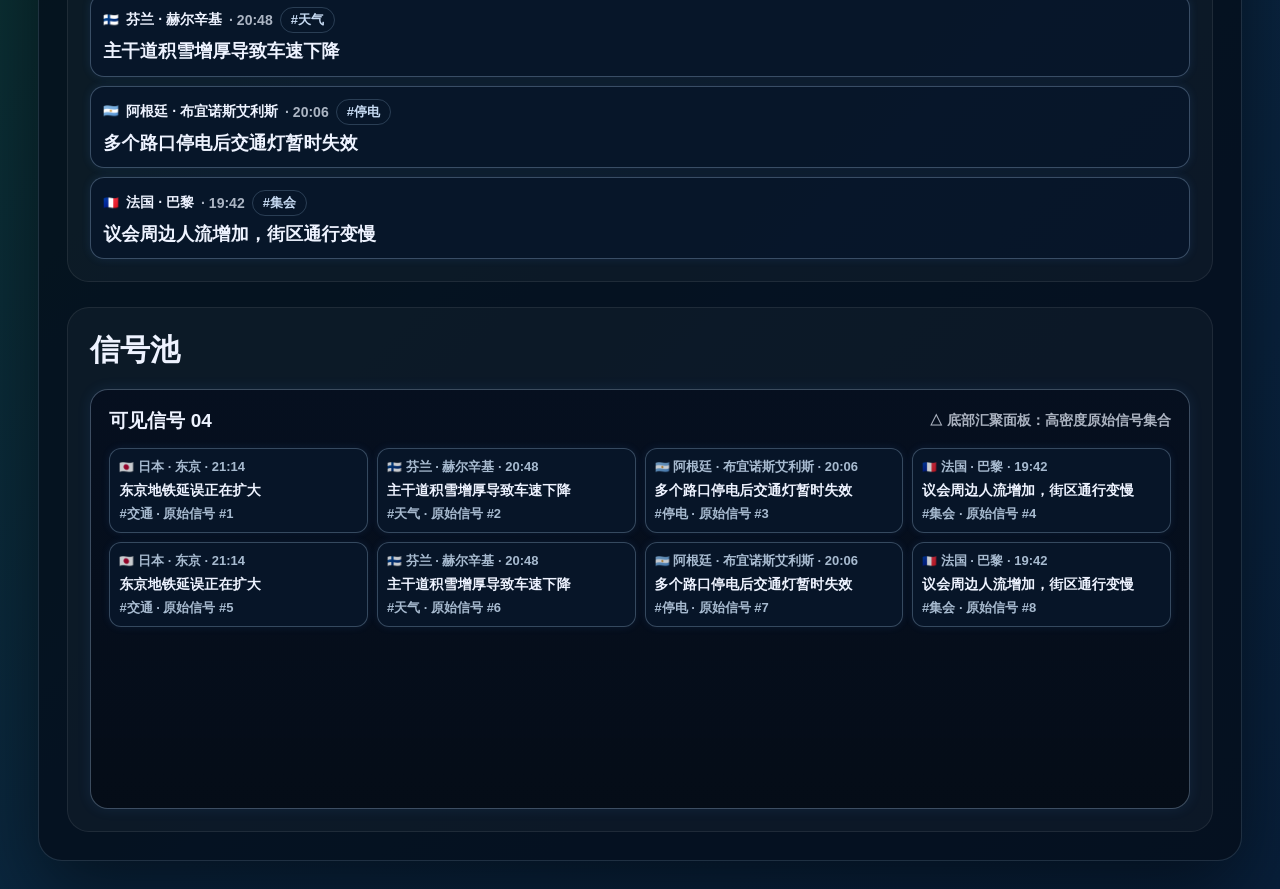
==== commit 69967d47: "Refine featured-card and hero interactions across desktop and mobile. This updates visual rhythm, ac" ====
--- a/index.html
+++ b/index.html
@@ -9,7 +9,6 @@
   <meta property="og:site_name" content="全球信号" />
   <meta property="og:title" content="全球信号" />
   <meta property="og:description" content="现实分布式记录" />
-  <meta property="og:url" content="https://globalhumansignal.com/" />
   <meta property="og:image" content="https://globalhumansignal.com/share-globe.png?v=20260312-4" />
   <meta property="og:image:secure_url" content="https://globalhumansignal.com/share-globe.png?v=20260312-4" />
   <meta property="og:image:type" content="image/png" />
@@ -20,7 +19,7 @@
   <meta name="twitter:title" content="全球信号" />
   <meta name="twitter:description" content="现实分布式记录" />
   <meta name="twitter:image" content="https://globalhumansignal.com/share-globe.png?v=20260312-4" />
-  <link rel="stylesheet" href="style.css?v=20260312-4" />
+  <link rel="stylesheet" href="style.css?v=20260312-5" />
 </head>
 <body>
   <main class="page">
@@ -35,60 +34,72 @@
       </div>
     </header>
 
-    <section class="hero">
-      <h2 id="heroStatus">
-        <span class="hero-emoji" aria-hidden="true">
-          <img class="hero-globe-img" src="share-globe.png?v=20260312-4" alt="" />
-        </span>
-        <span class="hero-text">
-          <span class="hero-label">全球信号:</span><span class="hero-count">04</span>
-        </span>
-      </h2>
-    </section>
+    <div class="hero-row">
+      <section class="hero">
+        <h2 id="heroStatus">
+          <span class="hero-emoji" aria-hidden="true">
+            <img class="hero-globe-img" src="share-globe.png?v=20260312-4" alt="" />
+          </span>
+          <span class="hero-text">
+            <span class="hero-label">全球信号：</span><span class="hero-count">04</span>
+          </span>
+        </h2>
+      </section>
+      <button type="button" class="hero-account-entry" data-account-entry aria-label="用户账号入口" aria-expanded="false">
+        <p class="hero-account-id">GS#?</p>
+        <p class="hero-account-label">账号</p>
+      </button>
+    </div>
 
     <section class="section featured">
       <h3 class="section-title">精选</h3>
       <div id="featuredGrid" class="featured-grid">
         <article class="featured-card" data-featured-card>
           <p class="featured-time">当地时间：15:45</p>
-          <p class="featured-location">🇯🇵 日本 · 东京</p>
+          <p class="featured-location"><span class="inline-flag">🇯🇵</span> 日本 · 东京 · 新宿区 西新宿街</p>
           <p class="featured-event">东京地铁中断，多座换乘站延误扩大。</p>
-          <p class="featured-origin" data-collapsible>原文：🇯🇵 GS#10638291 报告：晚高峰期间，市中心多个换乘站台人流突然聚集，列车间隔拉长，部分乘客滞留在闸机区域等待疏导。</p>
+          <p class="featured-origin" data-collapsible><span class="inline-flag">🇯🇵</span>GS#10638291：晚高峰期间，市中心多个换乘站台人流突然聚集，列车间隔拉长，部分乘客滞留在闸机区域等待疏导。</p>
+          <p class="featured-translate" data-collapsible>AI翻译：During the evening peak, crowding rapidly built up at multiple central transfer platforms, train intervals lengthened, and some passengers remained in ticket gate areas awaiting guidance.</p>
           <p class="featured-ai" data-collapsible>AI：东京地铁系统是世界上最繁忙的地铁系统之一，出现换乘节点拥堵时，延误可能通过线路耦合效应向周边区域扩散。历史同类事件中，换乘站滞留通常会在 20 至 40 分钟内传导到邻近线路，恢复过程往往慢于拥堵形成过程。</p>
         </article>
         <article class="featured-card" data-featured-card>
           <p class="featured-time">当地时间：16:08</p>
-          <p class="featured-location">🇫🇮 芬兰 · 赫尔辛基</p>
+          <p class="featured-location"><span class="inline-flag">🇫🇮</span> 芬兰 · 赫尔辛基 · 中央区 码头街</p>
           <p class="featured-event">主干道降雪增强，港区方向能见度持续下降。</p>
-          <p class="featured-origin" data-collapsible>原文：🇫🇮 GS#20851734 反馈：主路车速明显下降，港区入口出现排队，前车灯可见距离变短，路面开始积雪。</p>
+          <p class="featured-origin" data-collapsible><span class="inline-flag">🇫🇮</span>GS#20851734：主路车速明显下降，港区入口出现排队，前车灯可见距离变短，路面开始积雪。</p>
+          <p class="featured-translate" data-collapsible>AI翻译：Traffic speed on main roads dropped noticeably, queues formed at the port entrance, visible headlight distance shortened, and snow began to accumulate on the road surface.</p>
           <p class="featured-ai" data-collapsible>AI：在低温海风条件下，港区沿线容易形成持续降雪带，短时能见度下降会优先影响道路和物流枢纽通行效率。若同时伴随侧风增强，车辆通行速度会进一步下滑，清雪与调度压力通常会在晚高峰时段明显上升。</p>
         </article>
         <article class="featured-card" data-featured-card>
           <p class="featured-time">当地时间：14:52</p>
-          <p class="featured-location">🇦🇷 阿根廷 · 布宜诺斯艾利斯</p>
+          <p class="featured-location"><span class="inline-flag">🇦🇷</span> 阿根廷 · 布宜诺斯艾利斯</p>
           <p class="featured-event">城区停电扩散，多个路口交通灯暂时失效。</p>
-          <p class="featured-origin" data-collapsible>原文：🇦🇷 GS#73165028 报告：微中心区连续三段街区断电，商铺临时关闭，主干路口改为人工指挥。</p>
+          <p class="featured-origin" data-collapsible><span class="inline-flag">🇦🇷</span>GS#73165028：微中心区连续三段街区断电，商铺临时关闭，主干路口改为人工指挥。</p>
+          <p class="featured-translate" data-collapsible>AI翻译：A three-block outage spread across the micro-center area, shops temporarily closed, and major intersections switched to manual traffic control.</p>
           <p class="featured-ai" data-collapsible>AI：城市核心区停电事件若覆盖交通控制节点，通常会先表现为路口拥堵，再逐步影响公共服务与商业活动节奏。电网恢复前，人工指挥与临时绕行会提高道路不确定性，局部拥堵常出现反复峰值。</p>
         </article>
         <article class="featured-card" data-featured-card>
           <p class="featured-time">当地时间：17:03</p>
-          <p class="featured-location">🇫🇷 法国 · 巴黎</p>
+          <p class="featured-location"><span class="inline-flag">🇫🇷</span> 法国 · 巴黎 · 东十一区 共和街</p>
           <p class="featured-event">公共集会升温，核心街区通行速度变慢。</p>
-          <p class="featured-origin" data-collapsible>原文：🇫🇷 GS#90437615 记录：议会周边出现持续人流汇聚，部分路段已设置临时分流，车辆平均通行时间上升。</p>
+          <p class="featured-origin" data-collapsible><span class="inline-flag">🇫🇷</span>GS#90437615：议会周边出现持续人流汇聚，部分路段已设置临时分流，车辆平均通行时间上升。</p>
+          <p class="featured-translate" data-collapsible>AI翻译：Sustained crowd convergence appeared around the parliament area, temporary diversions were set on some roads, and average vehicle travel time increased.</p>
           <p class="featured-ai" data-collapsible>AI：公共集会在核心街区发生时，交通影响通常先出现在边界道路，随后向外围连接路网扩散。若现场持续时间超过预期，分流策略需要动态调整，否则外围道路会出现延后性拥堵波峰。</p>
         </article>
         <article class="featured-card" data-featured-card>
           <p class="featured-time">当地时间：19:20</p>
-          <p class="featured-location">🇸🇬 新加坡 · 港区</p>
+          <p class="featured-location"><span class="inline-flag">🇸🇬</span> 新加坡 · 港区</p>
           <p class="featured-event">港口拥堵上升，货运通道排队时间继续拉长。</p>
-          <p class="featured-origin" data-collapsible>原文：🇸🇬 GS#48591023 反馈：堆场周边等待车辆增加，装卸节奏变慢，主入口通行周期比平时更长。</p>
+          <p class="featured-origin" data-collapsible><span class="inline-flag">🇸🇬</span>GS#48591023：堆场周边等待车辆增加，装卸节奏变慢，主入口通行周期比平时更长。</p>
+          <p class="featured-translate" data-collapsible>AI翻译：More vehicles queued around the yard area, loading and unloading pace slowed, and the main gate cycle became longer than usual.</p>
           <p class="featured-ai" data-collapsible>AI：港区拥堵常与装卸节奏、闸口吞吐和道路协同有关，短时波动会放大到城市物流链条。若车辆等候时间持续拉长，仓储与配送计划会被迫重排，次日早间通行压力也可能被同步抬高。</p>
         </article>
         <article class="featured-card" data-featured-card>
           <p class="featured-time">当地时间：11:37</p>
-          <p class="featured-location">🇺🇸 美国 · 芝加哥</p>
+          <p class="featured-location"><span class="inline-flag">🇺🇸</span> 美国 · 芝加哥 · 库克郡 湖滨街</p>
           <p class="featured-event">高架封控临时扩大，跨区通勤出现连续延迟。</p>
-          <p class="featured-origin" data-collapsible>原文：🇺🇸 GS#66219470 报告：高架入口临时关闭后，替代路线车流叠加，多个匝道出现长队。</p>
+          <p class="featured-origin" data-collapsible><span class="inline-flag">🇺🇸</span>GS#66219470：高架入口临时关闭后，替代路线车流叠加，多个匝道出现长队。</p>
+          <p class="featured-translate" data-collapsible>AI翻译：After the elevated-road entrance was temporarily closed, traffic stacked on alternate routes and long queues appeared at multiple ramps.</p>
           <p class="featured-ai" data-collapsible>AI：高架封控会快速改变城市通勤流向，替代路线负载上升后，拥堵往往表现为分段式持续延迟。若匝道与地面路网衔接点缺乏缓冲，拥堵将呈现“短时缓解后再次抬升”的循环特征。</p>
         </article>
       </div>
@@ -129,6 +140,6 @@
     </section>
   </main>
 
-  <script src="script.js?v=20260312-4"></script>
+  <script src="script.js?v=20260312-5"></script>
 </body>
 </html>
--- a/style.css
+++ b/style.css
@@ -14,6 +14,9 @@
   --panel-strong: rgba(0,0,0,0.22);
   --blue: #8ec5ff;
   --white-pill: #f0f4fb;
+  --featured-card-scale: 1.06;
+  --featured-card-box-scale: 1.2;
+  --featured-card-y-scale: 1.12;
 }
 
 body {
@@ -67,6 +70,7 @@
   justify-items: end;
   gap: 10px;
   padding-top: 4px;
+  transform: translateX(-20px);
 }
 
 .header-status {
@@ -84,15 +88,109 @@
   color: var(--muted);
 }
 
+.hero-row {
+  margin-top: 28px;
+  width: 100%;
+  display: grid;
+  grid-template-columns: 1fr auto 1fr;
+  align-items: end;
+}
+
 .hero {
-  margin-top: 28px;
-  padding: 23px 22px;
+  margin: 0;
+  grid-column: 2;
+  width: fit-content;
+  max-width: min(1080px, 100%);
+  padding: 23px 34px;
   border-radius: 22px;
   border: 1px solid var(--line);
   background: linear-gradient(180deg, rgba(8, 26, 51, 0.82), rgba(8, 20, 40, 0.86));
   display: grid;
   justify-items: center;
   gap: 8px;
+}
+
+.hero-account-entry {
+  grid-column: 3;
+  justify-self: end;
+  align-self: center;
+  transform: translateX(-20px);
+  width: clamp(84px, 6.6vw, 104px);
+  aspect-ratio: 1 / 1;
+  border-radius: 18px;
+  border: 1px solid var(--line);
+  background: linear-gradient(180deg, rgba(8, 26, 51, 0.82), rgba(8, 20, 40, 0.86));
+  box-shadow: 0 0 12px rgba(76, 146, 255, 0.14);
+  display: grid;
+  align-content: center;
+  justify-items: center;
+  text-align: center;
+  padding: 12px;
+  appearance: none;
+  cursor: pointer;
+  color: inherit;
+  font: inherit;
+  outline: none;
+}
+
+.hero-account-entry:hover {
+  border-color: rgba(198, 231, 255, 0.36);
+}
+
+.hero-account-entry.is-source-active {
+  border-color: rgba(204, 235, 255, 0.48);
+  box-shadow: 0 0 14px rgba(106, 178, 255, 0.2);
+}
+
+.hero-account-id,
+.hero-account-label {
+  margin: 0;
+  line-height: 1.1;
+}
+
+.hero-account-id {
+  font-size: 18px;
+  font-weight: 700;
+  color: rgba(214, 233, 251, 0.86);
+}
+
+.hero-account-label {
+  margin-top: 6px;
+  font-size: 28px;
+  font-weight: 860;
+  color: #e8f4ff;
+}
+
+.account-popover-body {
+  display: grid;
+  gap: 12px;
+}
+
+.account-popover-row {
+  display: grid;
+  grid-template-columns: auto 1fr;
+  align-items: center;
+  gap: 10px;
+}
+
+.account-popover-row span {
+  font-size: 15px;
+  font-weight: 700;
+  color: rgba(220, 237, 253, 0.88);
+}
+
+.account-popover-row input {
+  width: 100%;
+  min-width: 0;
+  height: 38px;
+  border-radius: 10px;
+  border: 1px solid rgba(180, 220, 255, 0.24);
+  background: rgba(4, 14, 28, 0.92);
+  color: var(--text);
+  padding: 0 10px;
+  font-size: 14px;
+  font-weight: 600;
+  outline: none;
 }
 
 .hero h2 {
@@ -107,6 +205,7 @@
   text-align: center;
   white-space: nowrap;
   flex-wrap: nowrap;
+  max-width: 100%;
 }
 
 .hero-emoji {
@@ -120,6 +219,21 @@
   transform: translateY(2px);
   overflow: hidden;
   border-radius: 50%;
+  position: relative;
+}
+
+.hero-emoji::after {
+  content: "";
+  position: absolute;
+  inset: 0;
+  border-radius: 50%;
+  background:
+    radial-gradient(circle at 26% 20%, rgba(255, 255, 255, 0.11) 0%, rgba(255, 255, 255, 0.015) 34%, rgba(255, 255, 255, 0) 55%),
+    radial-gradient(125% 120% at 72% 78%, rgba(0, 0, 0, 0.16) 0%, rgba(0, 0, 0, 0.26) 58%, rgba(0, 0, 0, 0.33) 100%);
+  mix-blend-mode: multiply;
+  opacity: 0.31;
+  pointer-events: none;
+  z-index: 2;
 }
 
 .hero-globe-img {
@@ -127,13 +241,15 @@
   height: 100%;
   display: block;
   object-fit: cover;
-  object-position: center;
+  object-position: 60% 46%;
   transform: scale(2.45);
   transform-origin: center center;
+  position: relative;
+  z-index: 1;
 }
 
 .hero-text {
-  font-size: 96px;
+  font-size: clamp(72px, 6.8vw, 96px);
   line-height: 1;
   display: inline-flex;
   align-items: center;
@@ -174,21 +290,25 @@
   display: grid;
   grid-template-columns: repeat(3, minmax(0, 1fr));
   grid-template-rows: repeat(2, minmax(0, 1fr));
-  gap: 12px;
+  column-gap: calc(12px * var(--featured-card-box-scale));
+  row-gap: calc(12px * var(--featured-card-box-scale) * var(--featured-card-y-scale));
 }
 
 .featured-card {
-  min-height: 198px;
-  padding: 18px;
+  min-height: calc(186px * var(--featured-card-box-scale) * var(--featured-card-y-scale));
+  padding-left: calc(18px * var(--featured-card-box-scale));
+  padding-right: calc(18px * var(--featured-card-box-scale));
+  padding-top: calc(22px * var(--featured-card-box-scale) * var(--featured-card-y-scale));
+  padding-bottom: calc(14px * var(--featured-card-box-scale) * var(--featured-card-y-scale));
   border-radius: 18px;
   border: 1px solid rgba(188, 223, 255, 0.28);
   background: rgba(8, 23, 43, 0.72);
   display: grid;
-  gap: 10px;
+  gap: calc(10px * var(--featured-card-box-scale) * var(--featured-card-y-scale));
   align-content: start;
   box-shadow: 0 0 12px rgba(76, 146, 255, 0.14);
   cursor: pointer;
-  max-height: 228px;
+  max-height: calc(226px * var(--featured-card-box-scale) * var(--featured-card-y-scale));
   overflow: hidden;
   transform-origin: center top;
   transition: border-color 220ms ease, box-shadow 220ms ease;
@@ -206,28 +326,30 @@
 
 .featured-time {
   margin: 0;
-  font-size: 14px;
+  font-size: calc(14px * var(--featured-card-scale));
   font-weight: 650;
   color: rgba(210, 231, 255, 0.62);
 }
 
 .featured-location {
   margin: 0;
-  font-size: 22px;
+  font-size: calc(18px * var(--featured-card-scale));
   font-weight: 800;
 }
 
 .featured-event {
   margin: 0;
-  font-size: 19px;
+  font-size: calc(23px * var(--featured-card-scale));
   font-weight: 760;
   line-height: 1.35;
+  text-overflow: clip;
 }
 
 .featured-origin,
+.featured-translate,
 .featured-ai {
   margin: 0;
-  font-size: 14px;
+  font-size: calc(14px * var(--featured-card-scale));
   line-height: 1.32;
   color: rgba(214, 233, 251, 0.82);
 }
@@ -236,6 +358,7 @@
 .featured-location,
 .featured-event,
 .featured-origin,
+.featured-translate,
 .featured-ai {
   display: block;
   white-space: nowrap;
@@ -243,11 +366,119 @@
   text-overflow: ellipsis;
 }
 
+.inline-flag {
+  font-size: 0.9em;
+  vertical-align: baseline;
+  font-family: "Segoe UI Emoji", "Apple Color Emoji", "Noto Color Emoji", sans-serif;
+}
+
+.live-flag,
+.pool-flag,
+.featured-meta-flag {
+  font-size: 0.9em;
+  line-height: 1;
+  vertical-align: baseline;
+  font-family: "Segoe UI Emoji", "Apple Color Emoji", "Noto Color Emoji", sans-serif;
+}
+
+.flag-img {
+  width: 0.9em;
+  height: 0.9em;
+  display: inline-block;
+  vertical-align: -0.08em;
+  object-fit: cover;
+  border-radius: 2px;
+}
+
+.featured-card .featured-translate {
+  display: none;
+}
+
+.featured-card .featured-origin-id,
+.featured-card .featured-ai-label {
+  font-weight: 500;
+  color: #f2f7ff;
+}
+
+.featured-card .featured-country-name {
+  font-size: 1em;
+  font-weight: 800;
+}
+
+.featured-card .featured-city-name {
+  font-size: 0.84em;
+  font-weight: 730;
+}
+
+.featured-card .featured-location-sep {
+  opacity: 0.85;
+}
+
+.featured-card .featured-time {
+  margin-top: calc(-3px * var(--featured-card-scale));
+  margin-bottom: calc(4px * var(--featured-card-scale));
+  font-size: calc(13px * var(--featured-card-scale));
+  display: flex;
+  align-items: center;
+  justify-content: space-between;
+  gap: calc(8px * var(--featured-card-scale));
+  white-space: nowrap;
+  overflow: hidden;
+  text-overflow: clip;
+}
+
+.featured-card .featured-time-main,
+.featured-card .featured-time-signal {
+  font-size: inherit;
+  font-weight: inherit;
+  color: inherit;
+  line-height: inherit;
+}
+
+.featured-card .featured-time-main {
+  min-width: 0;
+  overflow: hidden;
+  text-overflow: ellipsis;
+}
+
+.featured-card .featured-time-signal {
+  flex: 0 0 auto;
+}
+
+.featured-card .featured-location {
+  margin-top: calc(-1px * var(--featured-card-scale));
+  margin-bottom: calc(-2px * var(--featured-card-scale));
+}
+
+.featured-card .featured-event {
+  margin-top: calc(-2px * var(--featured-card-scale));
+  margin-bottom: calc(1px * var(--featured-card-scale));
+}
+
+.featured-card .featured-origin {
+  margin-top: calc(4px * var(--featured-card-scale));
+}
+
+.featured-card .featured-ai {
+  margin-top: calc(-1px * var(--featured-card-scale));
+}
+
+.featured-card .featured-origin,
+.featured-card .featured-translate,
+.featured-card .featured-ai,
+.live-text,
+.pool-item .pool-main {
+  font-family: "Microsoft YaHei UI", "PingFang SC", "Noto Sans SC", "Segoe UI", sans-serif;
+  letter-spacing: 0.01em;
+  font-weight: 520;
+  text-rendering: geometricPrecision;
+}
+
 .featured-popover {
   position: fixed;
   z-index: 60;
   width: min(700px, calc(100vw - 24px));
-  padding: 20px 20px 18px;
+  padding: 46px 20px 18px;
   border-radius: 16px;
   border: 1px solid rgba(198, 232, 255, 0.4);
   background: rgba(7, 19, 37, 0.9);
@@ -256,7 +487,7 @@
     0 18px 42px rgba(2, 8, 18, 0.42),
     0 0 18px rgba(102, 176, 255, 0.14);
   opacity: 0;
-  transform: perspective(1100px) translate3d(0, 18px, 0) scale(0.88) rotateX(10deg);
+  transform: perspective(1100px) translate3d(0, 12px, 0) scale(0.95) rotateX(5deg);
   transform-origin: center center;
   filter: blur(1px) saturate(0.95);
   pointer-events: none;
@@ -265,9 +496,9 @@
   overscroll-behavior: contain;
   will-change: transform, opacity, filter;
   transition:
-    opacity 320ms ease,
-    transform 420ms cubic-bezier(0.2, 0.82, 0.2, 1),
-    filter 360ms ease;
+    opacity 260ms ease,
+    transform 320ms cubic-bezier(0.22, 1, 0.36, 1),
+    filter 280ms ease;
 }
 
 .featured-popover.is-open {
@@ -278,29 +509,25 @@
 }
 
 .featured-popover.placement-bottom {
-  transform: perspective(1100px) translate3d(0, -18px, 0) scale(0.88) rotateX(-10deg);
+  transform: perspective(1100px) translate3d(0, -12px, 0) scale(0.95) rotateX(-5deg);
 }
 
 .featured-popover.placement-bottom.is-open {
   transform: perspective(1100px) translate3d(0, 0, 0) scale(1) rotateX(0deg);
 }
 
-.featured-popover-top {
-  display: flex;
-  justify-content: space-between;
-  align-items: center;
-  gap: 10px;
-  margin-bottom: 8px;
-}
-
-.featured-popover-title {
-  margin: 0;
-  font-size: 16px;
-  font-weight: 760;
-  color: rgba(214, 233, 251, 0.82);
+.featured-popover.no-motion {
+  transition: none;
+}
+
+.featured-popover.is-mobile-layout {
+  max-height: calc(100dvh - 12px);
 }
 
 .featured-popover-close {
+  position: absolute;
+  top: 12px;
+  right: 14px;
   border: 1px solid rgba(200, 233, 255, 0.36);
   border-radius: 999px;
   background: rgba(255, 255, 255, 0.03);
@@ -313,13 +540,72 @@
 
 .featured-popover-body {
   display: grid;
+  gap: 11px;
+}
+
+.featured-popover-meta {
+  margin: 0;
+  display: flex;
+  justify-content: space-between;
+  align-items: center;
+  gap: 36px;
+}
+
+.featured-meta-location,
+.featured-meta-time {
+  margin: 0;
+}
+
+.featured-meta-location {
+  display: flex;
+  align-items: center;
+  gap: 12px;
+  font-size: 23px;
+  font-weight: 820;
+  flex-wrap: wrap;
+}
+
+.featured-meta-location.has-detail {
   gap: 10px;
+}
+
+.featured-meta-time {
+  margin-left: auto;
+  display: flex;
+  align-items: center;
+  justify-content: flex-end;
+  gap: 8px;
+  white-space: nowrap;
+}
+
+.featured-meta-time-label {
+  font-size: 14px;
+  font-weight: 680;
+  color: rgba(208, 228, 248, 0.74);
+}
+
+.featured-meta-time-value {
+  font-size: 19px;
+  font-weight: 780;
+  color: rgba(227, 241, 255, 0.96);
+}
+
+.featured-meta-detail {
+  display: inline-flex;
+  align-items: center;
+  padding: 2px 8px;
+  border-radius: 8px;
+  background: rgba(4, 10, 18, 0.72);
+  border: 1px solid rgba(178, 216, 250, 0.16);
+  font-size: 0.82em;
+  letter-spacing: 0.04em;
 }
 
 .featured-popover-body .featured-time,
 .featured-popover-body .featured-location,
 .featured-popover-body .featured-event,
 .featured-popover-body .featured-origin,
+.featured-popover-body .featured-translate,
 .featured-popover-body .featured-ai {
   margin: 0;
   display: block;
@@ -341,6 +627,7 @@
 }
 
 .featured-popover-body .featured-origin,
+.featured-popover-body .featured-translate,
 .featured-popover-body .featured-ai {
   font-size: 16px;
   line-height: 1.45;
@@ -565,6 +852,9 @@
 
 @media (max-width: 768px) {
   .page {
+    --featured-card-scale: 1.02;
+    --featured-card-box-scale: 1.1;
+    --featured-card-y-scale: 1.06;
     width: 96vw;
     margin: 12px auto 16px;
     padding: 14px;
@@ -592,12 +882,39 @@
     justify-items: start;
     gap: 8px;
     padding-top: 0;
+    transform: none;
+  }
+
+  .hero-row {
+    margin-top: 14px;
+    width: 100%;
+    display: flex;
+    align-items: flex-end;
+    justify-content: center;
+    gap: 8px;
   }
 
   .hero {
-    margin-top: 14px;
+    width: 100%;
     padding: 12px 10px;
     border-radius: 14px;
+  }
+
+  .hero-account-entry {
+    position: static;
+    transform: none;
+    width: 78px;
+    border-radius: 12px;
+    padding: 8px 6px;
+  }
+
+  .hero-account-id {
+    font-size: 10px;
+  }
+
+  .hero-account-label {
+    margin-top: 3px;
+    font-size: 16px;
   }
 
   .hero h2 {
@@ -611,6 +928,7 @@
   }
 
   .hero-globe-img {
+    object-position: 60% 46%;
     transform: scale(2.55);
   }
 
@@ -649,14 +967,15 @@
   }
 
   .featured-location {
-    font-size: 17px;
+    font-size: 14px;
   }
 
   .featured-event {
-    font-size: 15px;
+    font-size: 18px;
   }
 
   .featured-origin,
+  .featured-translate,
   .featured-ai {
     font-size: 12px;
   }
@@ -664,22 +983,52 @@
   .featured-popover {
     width: calc(100vw - 16px);
     padding: 14px 14px 12px;
+    padding-top: 40px;
     border-radius: 12px;
-  }
-
-  .featured-popover-title {
-    font-size: 14px;
+    max-height: calc(100dvh - 10px);
+    overflow-y: auto;
+    -webkit-overflow-scrolling: touch;
+    touch-action: pan-y;
   }
 
   .featured-popover-close {
-    padding: 4px 10px;
-    font-size: 12px;
+    top: 8px;
+    right: 10px;
+    padding: 6px 12px;
+    font-size: 13px;
   }
 
   .featured-popover-body {
     gap: 7px;
   }
 
+  .featured-popover-meta {
+    gap: 14px;
+  }
+
+  .featured-meta-location {
+    font-size: 18px;
+    gap: 8px;
+  }
+
+  .featured-meta-detail {
+    font-size: 0.78em;
+    padding: 2px 6px;
+  }
+
+  .featured-meta-time {
+    gap: 6px;
+    min-height: 30px;
+  }
+
+  .featured-meta-time-label {
+    font-size: 12px;
+  }
+
+  .featured-meta-time-value {
+    font-size: 14px;
+  }
+
   .featured-popover-body .featured-location {
     font-size: 18px;
   }
@@ -689,6 +1038,7 @@
   }
 
   .featured-popover-body .featured-origin,
+  .featured-popover-body .featured-translate,
   .featured-popover-body .featured-ai {
     font-size: 13px;
     line-height: 1.4;
@@ -780,4 +1130,73 @@
   .pool-item .pool-main {
     font-size: 13px;
   }
+}
+
+@media (max-width: 520px) {
+  .page {
+    width: 98vw;
+    margin: 8px auto 12px;
+    padding: 10px;
+  }
+
+  .section {
+    padding: 10px;
+    border-radius: 12px;
+  }
+
+  .section-title {
+    font-size: 21px;
+  }
+
+  .featured-card {
+    min-height: 124px;
+    max-height: 168px;
+    padding: 10px;
+  }
+
+  .featured-popover {
+    width: calc(100vw - 10px);
+    left: 5px !important;
+    top: 5px !important;
+    border-radius: 10px;
+    padding: 12px 12px 10px;
+    padding-top: 38px;
+  }
+
+  .featured-popover-meta {
+    flex-direction: column;
+    align-items: flex-start;
+    gap: 6px;
+  }
+
+  .featured-meta-location {
+    font-size: 16px;
+    gap: 7px;
+  }
+
+  .featured-meta-time {
+    margin-left: 0;
+    justify-content: flex-start;
+  }
+
+  .submit-left textarea {
+    min-height: 148px;
+    font-size: 15px;
+  }
+}
+
+@media (hover: none) and (pointer: coarse) {
+  .featured-card:hover {
+    border-color: rgba(188, 223, 255, 0.28);
+  }
+}
+
+@media (prefers-reduced-motion: reduce) {
+  .featured-popover {
+    transition: none;
+  }
+
+  .featured-card {
+    transition: none;
+  }
 }
